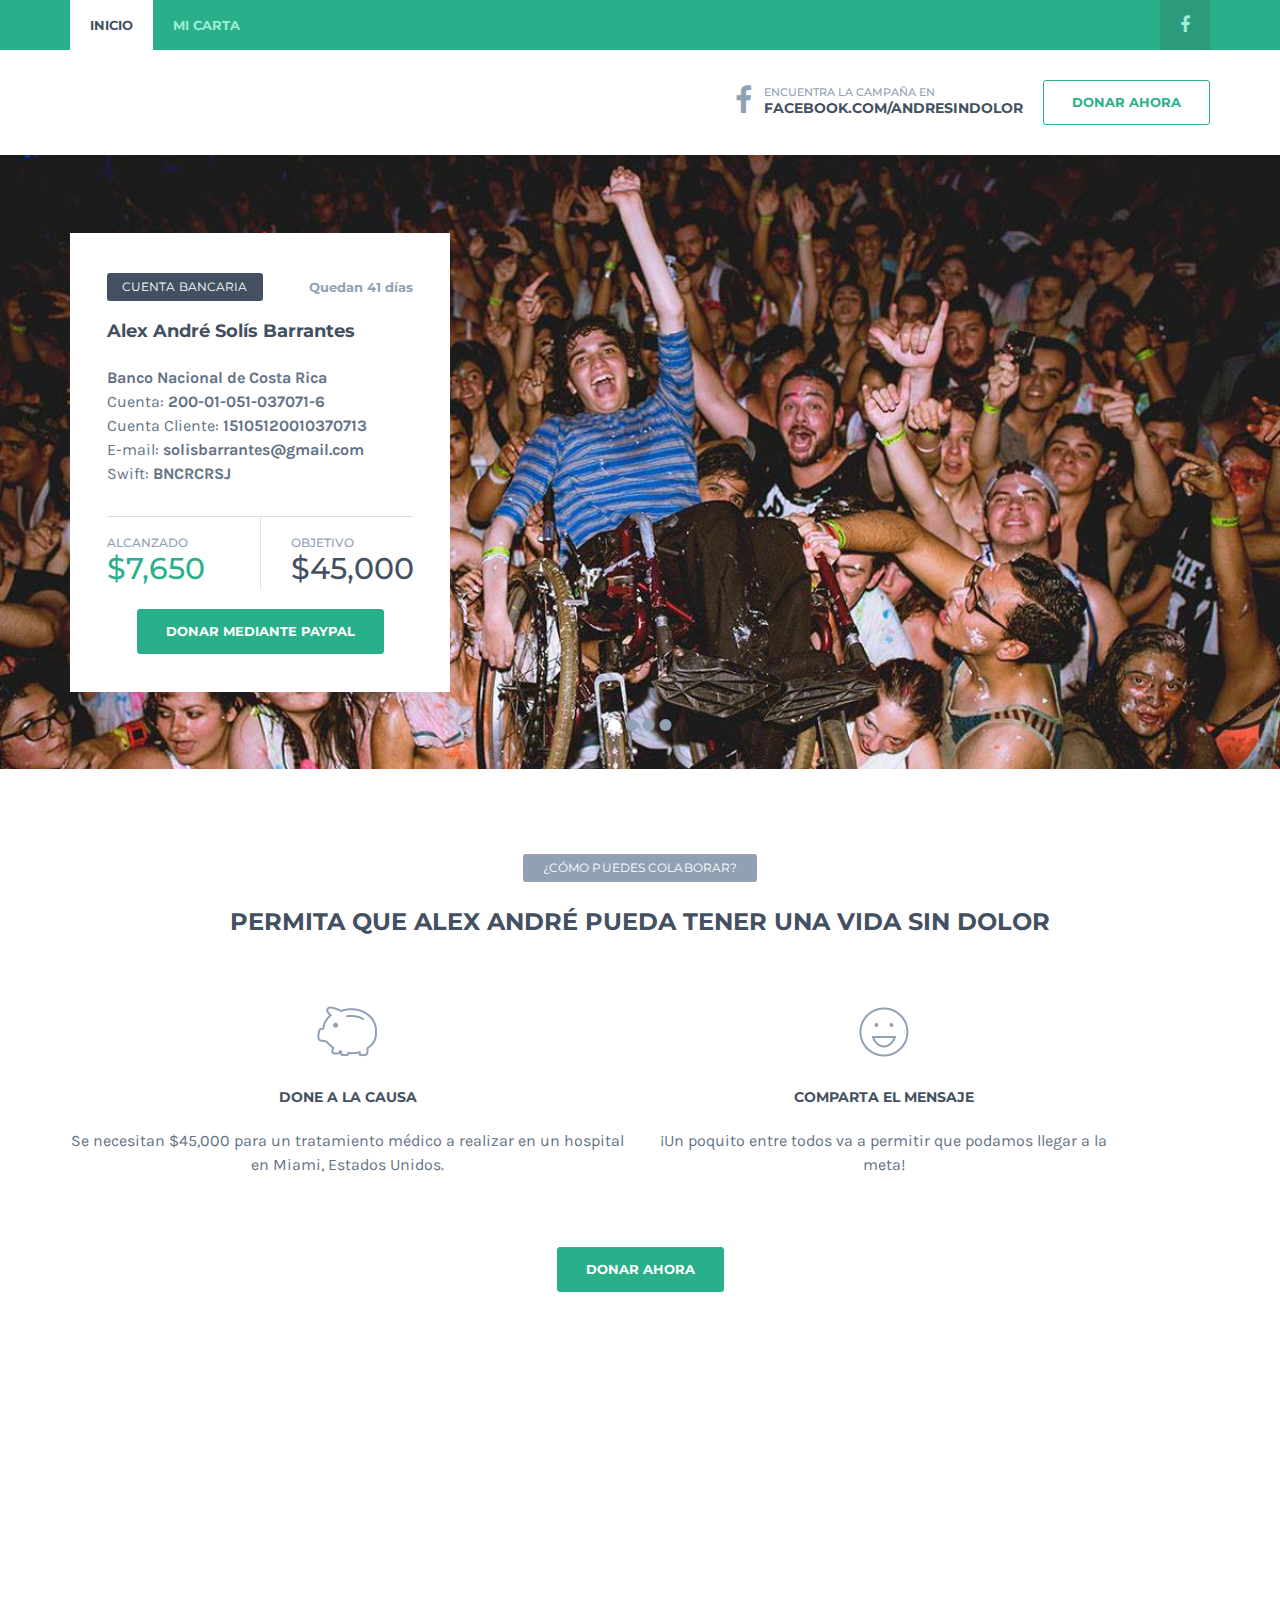
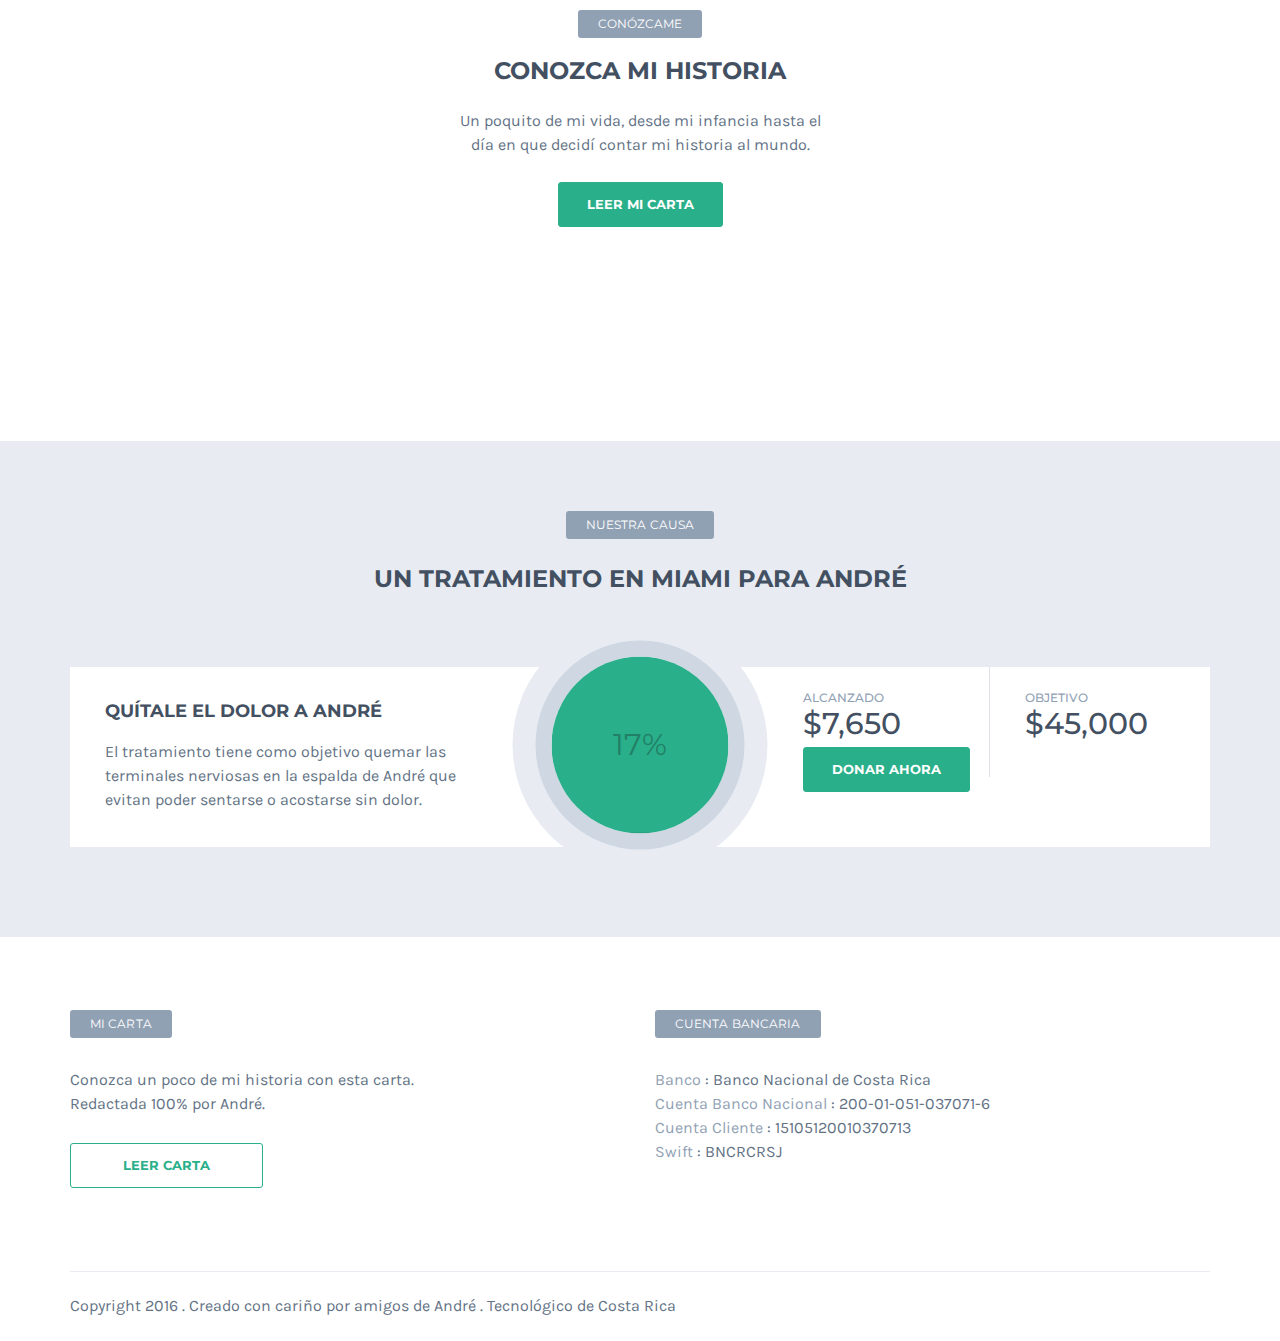
==== index.html @ 1734acfe "Version 1.0 con paypal" ====
<!DOCTYPE html>
<html lang="en">
<head>
    <!-- Required meta tags always come first -->
    <meta charset="utf-8">
    <meta http-equiv="X-UA-Compatible" content="IE=edge">
    <meta name="viewport" content="width=device-width, initial-scale=1">
    
    <meta property="og:url"           content="http://andresindolor.org" />
	<meta property="og:type"          content="website" />
	<meta property="og:title"         content="André Sin Dolor · Mi Campaña" />
	<meta property="og:description"   content="Ayúdame a vivir sin dolor" />
	<meta property="og:image"         content="http://andresindolor.org/images/andre1.png" />

    <title>André Sin Dolor · Únete a la campaña</title>
    
    <!--Fonts-->
    <link href='https://fonts.googleapis.com/css?family=Karla:400,400italic,700italic,700' rel='stylesheet' type='text/css'>
    <link href='https://fonts.googleapis.com/css?family=Montserrat:400,700' rel='stylesheet' type='text/css'>
    <link href='https://fonts.googleapis.com/css?family=Lora:400,400italic,700,700italic' rel='stylesheet' type='text/css'>
    
    <!--Bootstrap-->
    <link rel="stylesheet" href="css/bootstrap.min.css">
    <link rel="stylesheet" href="css/bootstrap-theme.min.css">
    <!--Font Awesome-->
    <link rel="stylesheet" href="css/font-awesome.min.css">
    <!--Owl Carousel-->
    <link rel="stylesheet" href="vendors/owl.carousel/owl.carousel.css">
    <!--Magnific Popup-->
    <link rel="stylesheet" href="vendors/magnific-popup/magnific-popup.css">
    <!--Bootstrap Select-->
    <link rel="stylesheet" href="vendors/bootstrap-select/css/bootstrap-select.min.css">
    
    <!--Theme Styles-->
    <link rel="stylesheet" href="css/style.css">
    <link rel="stylesheet" href="css/theme.css">
    
    
    <!--[if lt IE 9]>
        
        <script src="js/html5shiv.min.js"></script>
        <script src="js/respond.min.js"></script>
    <![endif]-->
</head>
<body>
   
    <nav class="navbar navbar-default navbar-static-top navbar2">
        <div class="container">
            <div class="navbar-header">
                <button type="button" class="navbar-toggle collapsed" data-toggle="collapse" data-target="#mainNav" aria-expanded="false">
                    <span class="sr-only">Abrir navegación</span>
                    <span class="icon-bar"></span>
                    <span class="icon-bar"></span>
                    <span class="icon-bar"></span>
                </button>
            </div>            
            <div class="collapse navbar-collapse" id="mainNav">                
                <ul class="nav navbar-nav">
                    <li class="active"><a href="#">Inicio</a></li>
                    <!--<li><a href="donar.html">Donar</a></li>-->
                    <li><a href="micarta.html">Mi Carta</a></li>
                    <!--<li><a href="contacto.html">Contacto</a></li>-->
                </ul>
                <ul class="nav social_navbar navbar-right">
                    <li><a href="https://www.facebook.com/andresindolor" target="_blank"><i class="fa fa-facebook"></i></a></li>
                </ul>
            </div>
        </div>
    </nav>
    
    <header class="row header1">
        <div class="container">
            <div class="logo pull-left">
                <a href="inicio.html"><img src="images/asd.png" alt=""></a>
            </div>
            <a href="#donate_box" class="btn-primary btn-outline hidden-sm hidden-xs pull-right">Donar Ahora</a>
            
            <div class="pull-right emergency-contact">
                <div class="pull-left">
                    <span><i class="fa fa-facebook"></i></span>
                    <div class="infos_col">
                        <h6>Encuentra la campaña en</h6>
                        <a href="https://facebook.com/andresindolor" target="_blank"><h5>facebook.com/andresindolor</h5></a>
                    </div>
                </div>
            </div>
        </div>        
    </header>
    
    
    <!--Featured Slider-->
    <section class="row featured_events">
        <div class="item">
            <img src="images/slider-andre2.jpg" alt="">
            <div class="row caption m0">
               	<div class="caption_row">
					<div class="container">
						<div class="event_box featured_event_box row m0">
							<div class="event_meta row m0">                            
								<div class="label label-default pull-left">cuenta bancaria</div>
								<div class="pull-right days_left">Quedan 41 días</div>
							</div>
							<h4 class="event_link"><a href="#">Alex André Solís Barrantes</a><br></h4>
                            <p><b>Banco Nacional de Costa Rica</b> 
                            <br> Cuenta: <b>200-01-051-037071-6</b> 
                            <br> Cuenta Cliente: <b>15105120010370713</b>
                            <br> E-mail: <b>solisbarrantes@gmail.com</b>
                            <br> Swift: <b>BNCRCRSJ</b>
                            </p>
							<div class="row fund_raises m0">
								<div class="pull-left raised amount_box">
									<h6>alcanzado</h6>
									<h2>$7,650</h2>
								</div>
								<div class="pull-left goal amount_box">
									<h6>objetivo</h6>
									<h2>$45,000</h2>
								</div>
							</div>
							<div class="row m0 text-center">
								<a href="#donate_box" class="btn-primary">donar mediante paypal</a>
							</div>
						</div>
					</div>
				</div>
            </div>
        </div>
        <div class="item">
            <img src="images/slider-andre3.jpg" alt="">
            <div class="row caption m0">
               	<div class="caption_row">
					<div class="container">
						<div class="event_box featured_event_box row m0">
							<div class="event_meta row m0">                            
								<div class="label label-default pull-left">cuenta bancaria</div>
								<div class="pull-right days_left">Quedan 41 días</div>
							</div>
							<h4 class="event_link"><a href="#">Alex André Solís Barrantes</a><br></h4>
                            <p><b>Banco Nacional de Costa Rica</b> 
                            <br> Cuenta: <b>200-01-051-037071-6</b> 
                            <br> Cuenta Cliente: <b>15105120010370713</b>
                            <br> E-mail: <b>solisbarrantes@gmail.com</b>
                            <br> Swift: <b>BNCRCRSJ</b>
                            </p>
							<div class="row fund_raises m0">
								<div class="pull-left raised amount_box">
									<h6>alcanzado</h6>
									<h2>$7,650</h2>
								</div>
								<div class="pull-left goal amount_box">
									<h6>objetivo</h6>
									<h2>$45,000</h2>
								</div>
							</div>
							<div class="row m0 text-center">
								<a href="#donate_box" class="btn-primary">donar mediante paypal</a>
							</div>
						</div>
					</div>
				</div>
            </div>
        </div>
        <div class="item">
            <img src="images/slider-andre4.jpg" alt="">
            <div class="row caption m0">
               	<div class="caption_row">
					<div class="container">
						<div class="event_box featured_event_box row m0">
							<div class="event_meta row m0">                            
								<div class="label label-default pull-left">cuenta bancaria</div>
								<div class="pull-right days_left">Quedan 41 días</div>
							</div>
							<h4 class="event_link"><a href="#">Alex André Solís Barrantes</a><br></h4>
                            <p><b>Banco Nacional de Costa Rica</b> 
                            <br> Cuenta: <b>200-01-051-037071-6</b> 
                            <br> Cuenta Cliente: <b>15105120010370713</b>
                            <br> E-mail: <b>solisbarrantes@gmail.com</b>
                            <br> Swift: <b>BNCRCRSJ</b>
                            </p>
							<div class="row fund_raises m0">
								<div class="pull-left raised amount_box">
									<h6>alcanzado</h6>
									<h2>$7,650</h2>
								</div>
								<div class="pull-left goal amount_box">
									<h6>objetivo</h6>
									<h2>$45,000</h2>
								</div>
							</div>
							<div class="row m0 text-center">
								<a href="#donate_box" class="btn-primary">donar mediante paypal</a>
							</div>
						</div>
					</div>
				</div>
            </div>
        </div>
        
        <div class="item">
            <img src="images/slider-andre1.jpg" alt="">
            <div class="row caption m0">
               	<div class="caption_row">
					<div class="container">
						<div class="event_box featured_event_box row m0">
							<div class="event_meta row m0">                            
								<div class="label label-default pull-left">cuenta bancaria</div>
								<div class="pull-right days_left">Quedan 41 días</div>
							</div>
							<h4 class="event_link"><a href="#">Alex André Solís Barrantes</a><br></h4>
                            <p><b>Banco Nacional de Costa Rica</b> 
                            <br> Cuenta: <b>200-01-051-037071-6</b> 
                            <br> Cuenta Cliente: <b>15105120010370713</b>
                            <br> E-mail: <b>solisbarrantes@gmail.com</b>
                            <br> Swift: <b>BNCRCRSJ</b>
                            </p>
							<div class="row fund_raises m0">
								<div class="pull-left raised amount_box">
									<h6>alcanzado</h6>
									<h2>$7,650</h2>
								</div>
								<div class="pull-left goal amount_box">
									<h6>objetivo</h6>
									<h2>$45,000</h2>
								</div>
							</div>
							<div class="row m0 text-center">
								<a href="#donate_box" class="btn-primary">donar mediante paypal</a>
							</div>
						</div>
					</div>
				</div>
            </div>
        </div>
    </section>
    
    <section class="how_help row sectionGap">
        <div class="container">
            <div class="row sectionTitle text-center">
                <h6 class="label label-default">¿Cómo puedes colaborar?</h6>
                <h3>Permita que Alex André pueda tener una vida sin dolor</h3>
            </div>
            <div class="row help-process_row">
                <div class="col-sm-6 help-process">
                    <div class="icon_box row m0">
                        <img src="images/help01.png" alt="">
                    </div>
                    <h5>Done a la causa</h5>
                    <p>Se necesitan $45,000 para un tratamiento médico a realizar en un hospital en Miami, Estados Unidos.</p>
                </div>
                <div class="col-sm-5 help-process">
                    <div class="icon_box row m0">
                        <img src="images/help02.png" alt="">
                    </div>
                    <h5>Comparta el Mensaje</h5>
                    <p>¡Un poquito entre todos va a permitir que podamos llegar a la meta!</p>
                </div>
            </div>
            <div class="row m0 buttons">
                <a href="#donate_box" class="btn-primary">donar ahora</a>
            </div>
        </div>
    </section>
    
    <section class="row beVolunteer text-center">
        <div class="container beVolunteerBox">
            <div class="row sectionTitle text-center">
                <h6 class="label label-default">Conózcame</h6>
                <h3>Conozca mi historia</h3>
            </div>
            <p>Un poquito de mi vida, desde mi infancia hasta el día en que decidí contar mi historia al mundo.</p>
            <a href="micarta.html" class="btn-primary">leer mi carta</a>
        </div>
    </section>    
    
    <section class="donation_donors row">
        <div class="container">
            <div class="row sectionTitle text-center">
                <h6 class="label label-default">nuestra causa</h6>
                <h3>Un tratamiento en miami para André</h3>
            </div>
            
            <div class="row m0 progressBarRow2">
                <div class="pull-left texts2desc">
                    <h4>quítale el dolor a André</h4>
                    <p>El tratamiento tiene como objetivo quemar las terminales nerviosas en la espalda de André que evitan poder sentarse o acostarse sin dolor.</p>
                </div>
                <div class="pull-left progress_col">
                    <div class="circle4progress">
                        <div class="progress_circular">
                            <div class="progress-bar" role="progressbar" aria-valuenow="17" aria-valuemin="0" aria-valuemax="100"></div>
                            <div class="percentage"><span class="counter">17</span>%</div>
                        </div>
                    </div>
                </div>                
                <div class="fund_raises style3 pull-right">
                    <div class="col-sm-6 amount_box">
                        <h6>ALCANZADO</h6>
                        <h2>$7,650</h2>
                        <a href="#donate_box" class="btn-primary">donar ahora</a>
                    </div>
                    <div class="col-sm-6 amount_box">
                        <h6>Objetivo</h6>
                        <h2>$45,000</h2>
                    </div>
                </div>
            </div>
        </div>
    </section>

    
    <!--
    
    <section class="row upcoming_recent_events">
        <div class="container">
            <div class="row sectionTitle text-center">
                <h6 class="label label-default">Eventos y Noticias</h6>
                <h3>EVENTOS &amp; NOTICIAS DE LA CAMPAÑA</h3>
            </div>
            <div class="row">
                <div class="col-sm-12 col-md-6 upcoming_events">
                    <div class="row event_cover_photo">
                        <img src="images/upcoming01.jpg" alt="" class="img-responsive">
                        <div class="upcoming_label label">upcoming event</div>
                        <h6 class="event_time_loc">
                            <span class="by">JOHN DOE</span>
                            <span class="date_time">TUESDAY, JUNE 6, 2015 AT 1:30 PM</span>
                            <span class="loc">NEW YORK, NY</span>
                        </h6>
                    </div>
                    <h4 class="event_title"><a href="single-event.html">EVENT FOR HOW TO BECOME GOOD VOLUNTEER</a></h4>
                    <p class="event_summery">Lorem ipsum dolor sit amet, consectetur adipiscing elit. Nam malesuada dapibus diam, ut fringilla purus efficitur eget. Morbi sagittis mi ac eros semper pharetra. Praesent sed purus purus.</p>
                </div>
                <div class="col-sm-6 col-md-3 upcoming_events">
                    <div class="row event_cover_photo">
                        <img src="images/upcoming02.jpg" alt="" class="img-responsive">
                        <h6 class="event_time_loc">
                            <span class="date_time">JUNE 6, 2015 AT NEW YORK</span>
                        </h6>
                    </div>
                    <h5 class="event_title"><a href="single-event.html">SEMINAR FOR Childrens to know about FUTURE</a></h5>
                </div>
                <div class="col-sm-6 col-md-3 upcoming_events">
                    <div class="row event_cover_photo">
                        <img src="images/upcoming03.jpg" alt="" class="img-responsive">
                        <h6 class="event_time_loc">
                            <span class="date_time">JUNE 6, 2015 AT NEW YORK</span>
                        </h6>
                    </div>
                    <h5 class="event_title"><a href="single-event.html">EVENT FOR GATHERING BOOKS FOR CHILDRENS</a></h5>
                </div>
                <div class="col-sm-6 col-md-3 upcoming_events">
                    <div class="row event_cover_photo">
                        <img src="images/upcoming04.jpg" alt="" class="img-responsive">
                        <h6 class="event_time_loc">
                            <span class="date_time">JUNE 6, 2015 AT NEW YORK</span>
                        </h6>
                    </div>
                    <h5 class="event_title"><a href="single-event.html">EVENT FOR PROVIDING PENS TO THE CHILDRENS</a></h5>
                </div>
                <div class="col-sm-6 col-md-3 upcoming_events">
                    <div class="row event_cover_photo">
                        <img src="images/upcoming05.jpg" alt="" class="img-responsive">
                        <h6 class="event_time_loc">
                            <span class="date_time">JUNE 6, 2015 AT NEW YORK</span>
                        </h6>
                    </div>
                    <h5 class="event_title"><a href="single-event.html">MEDICAL CHECKUP CAMP FOR CHILDRENS IN AFRICA</a></h5>
                </div>
            </div>
        </div>
    </section>
    
    <section class="row quotes_row">
        <div class="container">
            <div class="row sectionTitle text-center">
                <h6 class="label label-default">Apoyo</h6>
                <h3>MENSAJES DE APOYO</h3>
            </div>
            <div class="row">
                <div class="col-sm-4 quotation_block text-center">
                    <div class="quote_block row">
                        <span class="quote_sign">“</span>
                        <p>Lorem ipsum dolor sit amet, consectet adipiscing elit. Nam malesuada dapi bus diam, ut fringilla purus efficitur eget. Morbi sagittis mi ac eros semper pharetra. Praesent sed.</p>
                    </div>
                    <h5>Andy Dufresne</h5>
                    <h6>Compañero Tecnológico de Costa Rica</h6>
                </div>
                <div class="col-sm-4 quotation_block text-center">
                    <div class="quote_block row">
                        <span class="quote_sign">“</span>
                        <p>Lorem ipsum dolor sit amet, consectet adipiscing elit. Nam malesuada dapi bus diam, ut fringilla purus efficitur eget. Morbi sagittis mi ac eros semper pharetra. Praesent sed.</p>
                    </div>
                    <h5>John Doe</h5>
                    <h6>Fundación OD</h6>
                </div>
                <div class="col-sm-4 quotation_block text-center">
                    <div class="quote_block row">
                        <span class="quote_sign">“</span>
                        <p>Lorem ipsum dolor sit amet, consectet adipiscing elit. Nam malesuada dapi bus diam, ut fringilla purus efficitur eget. Morbi sagittis mi ac eros semper pharetra. Praesent sed.</p>
                    </div>
                    <h5>James Flintoff</h5>
                    <h6>Profesor Tecnológico de Costa Rica</h6>
                </div>
            </div>
            
        
            <div id="countdown">asd</div>
        </div>
    </section>

-->
    
    <footer class="row footer">
        <div class="container">
            <div class="row footer_sidebar">
                <div class="widget widget-about col-sm-6 col-md-6">
                    <h6 class="label label-default widget-title">mi carta</h6>
                    <p>Conozca un poco de mi historia con esta carta. <br>Redactada 100% por André.</p>
                    <a href="micarta.html" class="btn-primary btn-outline">leer carta</a>
                </div>
				
                <div class="widget widget-contact col-sm-6 col-md-6">
                    <h6 class="label label-default widget-title">cuenta bancaria</h6>
                    <address>
                        <span>Banco</span> : Banco Nacional de Costa Rica <br>
                        <span>Cuenta Banco Nacional</span> : 200-01-051-037071-6 <br>
                        <span>Cuenta Cliente</span> : 15105120010370713 <br>
                        <span>Swift</span> : BNCRCRSJ <br>
                    </address>
                </div>
            </div>
        </div>
        
        <div class="row copyright_area m0">
            <div class="container">
                <div class="copy_inner row">
                    <div class="col-sm-7 copyright_text">Copyright 2016 . Creado con cariño por amigos de André . Tecnológico de Costa Rica </div>
                </div>
            </div>
        </div>
    </footer>
    
    
    <!--Donate Form-->
    <form action="https://www.paypal.com/cgi-bin/webscr" method="post" target="_top" class="row m0 donate_form mfp-hide" id="donate_box">
        <input type="hidden" name="cmd" value="_donations">
        <input type="hidden" name="business" value="andresindolor@gmail.com">
        <input type="hidden" name="item_name" value="Donacion  #AndreSinDolor  ">
        <input type="hidden" name="currency_code" value="USD">
        <input type="hidden" name="tax" value="0">
        
        <h3>INGRESE SU DONACIÓN</h3>
        
        <input type="radio" name="amount" id="donate-amount01" value="5">
        <label for="donate-amount01">
            <strong>DONAR <span>$5</span></strong><br>
        </label>
        <br>
        <input type="radio" name="amount" id="donate-amount02" value="10">
        <label for="donate-amount02">
            <strong>DONAR <span>$10</span></strong><br>
        </label>
        <br>
        <input type="radio" name="amount" id="donate-amount03" value="20">
        <label for="donate-amount03">
            <strong>DONAR <span>$20</span></strong><br>
        </label>
        <br>
        <input type="radio" name="amount" id="donate-amount04" value="50">
        <label for="donate-amount04">
            <strong>DONAR <span>$50</span></strong><br>
        </label>
        <br>
        <h5>INGRESAR UN MONTO PERSONALIZADO</h5>
        
        <div class="input-group">
            <span class="input-group-addon left">$</span>
            <input type="number" class="form-control" for="amount" name="amount">
            <span class="input-group-addon right">
                <button name="submit" type="submit" class="btn-primary">donar ahora</button>
            </span>
        </div>

    </form>

    <script src="js/jquery-2.1.4.min.js"></script>
    <script src="js/bootstrap.min.js"></script>
    <!--Bootstrap Select-->
    <script src="vendors/bootstrap-select/js/bootstrap-select.min.js"></script>
    <!--Magnific Popup-->
    <script src="vendors/magnific-popup/jquery.magnific-popup.min.js"></script>
    <!--Owl Carousel-->
    <script src="vendors/owl.carousel/owl.carousel.min.js"></script>
    <!--CounterUp-->
    <script src="vendors/couterup/jquery.counterup.min.js"></script>
    <!--WayPoints-->
    <script src="vendors/waypoint/waypoints.min.js"></script>
    <!--Theme Script-->    
    <script src="js/theme.js"></script>
</body>
</html>
---- css/style.css ----
/*
- Template: Helping Hands
- Develop By: Nasir Uddin
- Developer URI: http://themeforest.net/user/frontlayer
- Version: 1.0

- Table of contents

	01. Variables (Scss)
	02. Prefix
	03. Header
	04. Featured Events
	05. Donate Form
	06. Help Process
	07. Upcoming Recent Events
	08. Recent Products
	09. Quotes 
	10. Be Volunteer
	11. Latest News
	12. Sponsor Banner
	13. Newsletter Signup
	14. Footer
	15. Navbar (Variations)
	16. Featured News
	17. Home Pages (Variations)
	18. Our Causes
	19. Page Header
	20. 404
	21. Contact
	22. Team
	23. Good Cause
	24. Upcoming Event
	25. Featured Causes
	26. Event News
	27. Featured Projects
	28. Donors
	29. FAQ
	30. About
	31. Shortcode
	32. Gallery
	33. Project Details
	34. Blog
	35. Sidebar
	36. Volunteer
	37. Cause
	38. Checkout
	39. Product
	40. Demo Settings (Only goes with demo)

- Template styled by SCSS (SASS). It is highly recomended to change on skyle via SCSS to get better output.

*/
/*--------------------------------------------------------------------------------------------*/
/*Prefix Styles*/
.m0 {
  margin: 0;
}

.p0 {
  padding: 0;
}

body {
  /*Section Fix*/
}
body p {
  line-height: 24px;
  font-family: "Karla", sans-serif;
}
body section.row, body header.row, body footer.row {
  margin: 0;
  position: relative;
}

/*Ancore*/
a, .btn, button {
  outline: none;
  -webkit-transition: all 300ms linear 0s;
  transition: all 300ms linear 0s;
}
a:before, a:after, .btn:before, .btn:after, button:before, button:after {
  -webkit-transition: all 300ms linear 0s;
  transition: all 300ms linear 0s;
}
a:focus, a:hover, .btn:focus, .btn:hover, button:focus, button:hover {
  outline: none;
  text-decoration: none;
  -webkit-transition: all 300ms linear 0s;
  transition: all 300ms linear 0s;
}

/*Section Gap*/
.sectionGap {
  padding: 85px 0 110px;
}

/*Button*/
.btn-primary {
  padding: 0 28px;
  border: 1px solid;
  border-radius: 3px;
  font: 700 13px/43px "Montserrat", sans-serif;
  text-transform: uppercase;
  -webkit-box-shadow: none;
  box-shadow: none;
  display: inline-block;
  white-space: nowrap;
  text-shadow: none;
  text-align: center;
  -webkit-transition: all 300ms linear 0s;
  transition: all 300ms linear 0s;
}
.btn-primary.btn-outline {
  background: none;
}
.btn-primary.white.btn-outline {
  background: transparent;
}
.btn-primary.dark.btn-outline {
  background: transparent;
}
.btn-primary.btn-sm {
  padding: 0 17px;
  height: 26px;
  line-height: 24px;
  font-size: 11px;
}
.btn-primary.btn-md {
  padding: 0 19px;
  height: 34px;
  line-height: 34px;
  font-size: 13px;
}
.btn-primary.hmfw {
  min-width: 192px;
}

/*Label*/
.label, .label.widget-title {
  font: 12px/28px "Montserrat", sans-serif;
  color: #fff;
  display: inline-block;
  padding: 0 20px;
  text-transform: uppercase;
  border-radius: 3px;
  letter-spacing: 0.1px;
  margin: 0 auto;
}

/*Fund Rises*/
.fund_raises .amount_box {
  padding-top: 15px;
  padding-bottom: 5px;
  padding-right: 30px;
  text-transform: uppercase;
}
.fund_raises .amount_box + .amount_box {
  padding-left: 30px;
  padding-right: 0;
  border-left: 1px solid;
}
.fund_raises h6 {
  font-family: "Montserrat", sans-serif;
  margin: 0;
  line-height: 1;
  margin-bottom: 5px;
}
.fund_raises h2, .fund_raises h3 {
  font-family: "Montserrat", sans-serif;
  margin: 0;
  line-height: 1;
}
.fund_raises.style2 .amount_box {
  padding: 15px 0 0;
}
.fund_raises.style2 .amount_box + .amount_box {
  padding: 15px 0 0;
  border: none;
}
.fund_raises.style3 .amount_box {
  padding-top: 25px;
  padding-bottom: 30px;
  padding-right: 35px;
  padding-left: 35px;
}
@media (max-width: 1199px) {
  .fund_raises.style3 .amount_box {
    padding-left: 15px;
    padding-right: 15px;
  }
}
.fund_raises.style3 .amount_box + .amount_box {
  padding-left: 35px;
  padding-right: 35px;
}
@media (max-width: 1199px) {
  .fund_raises.style3 .amount_box + .amount_box {
    padding-left: 15px;
    padding-right: 15px;
  }
}
@media (max-width: 767px) {
  .fund_raises.style3 .amount_box + .amount_box {
    border: none;
    padding-top: 0;
  }
}
.fund_raises.style3 h2 {
  margin-bottom: 8px;
}
.fund_raises.style3 h2 + h6 {
  margin-top: 12px;
}

/*Fund ProgressBar*/
.progress {
  height: 5px;
  border-radius: 0;
  -webkit-box-shadow: none;
  box-shadow: none;
  margin: 0;
  overflow: visible;
}
.progress .progress-bar {
  position: relative;
  -webkit-transition-duration: 1000ms;
  transition-duration: 1000ms;
}
.progress .percentage {
  position: absolute;
  right: 0;
  -webkit-transform: translateX(50%);
  -ms-transform: translateX(50%);
  transform: translateX(50%);
  padding: 0 14px;
  border-radius: 3px;
  top: -31px;
  line-height: 24px;
  font-size: 12px;
  font-family: "Montserrat", sans-serif;
}
.progress .percentage:after {
  display: block;
  content: '';
  width: 0;
  height: 0;
  border-top: 4px solid;
  border-left: 4px solid transparent;
  border-right: 4px solid transparent;
  position: absolute;
  left: 50%;
  -webkit-transform: translateX(-50%);
  -ms-transform: translateX(-50%);
  transform: translateX(-50%);
}

/*Section Title */
.sectionTitle {
  max-width: 825px;
  margin: 0 auto;
  text-transform: uppercase;
}
.sectionTitle h3 {
  margin-top: 22px;
  line-height: 36px;
  font-family: "Montserrat", sans-serif;
  font-weight: bold;
  margin-bottom: 0;
}
@media (max-width: 767px) {
  .sectionTitle h3 {
    font-size: 20px;
    line-height: 26px;
  }
}

.page-content {
  padding: 73px 0;
}

/*--------------------------------------------------------------------------------------------*/
.navbar {
  padding: 23px 0;
  border: none;
  -webkit-box-shadow: none;
  box-shadow: none;
  margin: 0;
  -webkit-transition: all 300ms linear 0s;
  transition: all 300ms linear 0s;
}
.navbar .container .navbar-header .navbar-toggle {
  border-radius: 0;
  margin-top: 5px;
  margin-bottom: 5px;
}
.navbar .container .navbar-header .navbar-toggle[aria-expanded="false"] {
  background: #435061;
  border-color: #435061;
}
.navbar .container .navbar-header .navbar-toggle[aria-expanded="false"] span {
  background: #29af8a;
}
.navbar .container .navbar-header .navbar-toggle[aria-expanded="true"] {
  margin-bottom: 20px;
  background: #29af8a;
  border-color: #29af8a;
}
.navbar .container .navbar-header .navbar-toggle[aria-expanded="true"] span {
  background: #435061;
}
.navbar .container .navbar-header .navbar-brand {
  margin-left: 0;
}
@media (max-width: 767px) {
  .navbar .container .navbar-header .navbar-brand {
    margin-left: 15px;
  }
}
.navbar .container .navbar-header .navbar-brand img {
  max-height: 37px;
}
.navbar.affix {
  position: fixed;
  top: 0;
  width: 100%;
  padding: 10px 0;
}
.navbar.affix + header, .navbar.affix + section {
  margin-top: 91px;
}
.navbar.affix-bottom {
  position: absolute;
  width: 100%;
}

.navbar-brand {
  line-height: 45px;
  padding: 0;
  display: block;
  height: auto;
}
.navbar-brand img {
  display: inline;
}

@media (max-width: 767px) {
  #mainNav {
    max-height: 250px;
  }
}
#mainNav .navbar-nav {
  margin-right: 10px;
}
@media (max-width: 991px) {
  #mainNav .navbar-nav {
    margin-right: -15px;
  }
}
@media (max-width: 767px) {
  #mainNav .navbar-nav {
    margin-top: 0;
    margin-bottom: 0;
  }
}
#mainNav .navbar-nav li a {
  padding: 0 20px;
  font: bold 13px/45px "Montserrat", sans-serif;
  text-transform: uppercase;
  text-shadow: none;
}
@media (max-width: 1199px) {
  #mainNav .navbar-nav li a {
    padding: 0 15px;
  }
}
@media (max-width: 767px) {
  #mainNav .navbar-nav li a {
    line-height: 35px;
  }
}
#mainNav .navbar-nav li a:focus {
  background: none;
  -webkit-box-shadow: none;
  box-shadow: none;
}
#mainNav .navbar-nav li a + ul {
  border: none;
  padding: 15px;
  border-radius: 0;
  min-width: 254px;
  left: 0;
  -webkit-box-shadow: 0px 2px 5px 0px rgba(125, 140, 159, 0.46);
  box-shadow: 0px 2px 5px 0px rgba(125, 140, 159, 0.46);
}
@media (min-width: 1025px) {
  #mainNav .navbar-nav li a + ul {
    display: block;
    -webkit-transform: scale(1, 0);
    -ms-transform: scale(1, 0);
    transform: scale(1, 0);
    -webkit-transform-origin: top;
    -ms-transform-origin: top;
    transform-origin: top;
    -webkit-transition: all 300ms linear 0s;
    transition: all 300ms linear 0s;
    -webkit-transition-duration: 200ms;
    transition-duration: 200ms;
  }
}
#mainNav .navbar-nav li a + ul li {
  padding: 0;
  position: relative;
}
#mainNav .navbar-nav li a + ul li a {
  font: 700 13px/48px "Montserrat", sans-serif;
}
#mainNav .navbar-nav li a + ul li a:hover, #mainNav .navbar-nav li a + ul li a:focus {
  background: none;
  -webkit-box-shadow: none;
  box-shadow: none;
}
@media (min-width: 1025px) {
  #mainNav .navbar-nav li a + ul li a + ul {
    -webkit-transform: scale(0, 1);
    -ms-transform: scale(0, 1);
    transform: scale(0, 1);
    -webkit-transform-origin: left;
    -ms-transform-origin: left;
    transform-origin: left;
    position: absolute;
    left: 100%;
    top: 0;
  }
}
#mainNav .navbar-nav li:hover > a, #mainNav .navbar-nav li:focus > a, #mainNav .navbar-nav li.open > a {
  background: none;
  -webkit-box-shadow: none;
  box-shadow: none;
}
@media (min-width: 1025px) {
  #mainNav .navbar-nav li:hover > a + ul, #mainNav .navbar-nav li:focus > a + ul, #mainNav .navbar-nav li.open > a + ul {
    -webkit-transform: scale(1, 1);
    -ms-transform: scale(1, 1);
    transform: scale(1, 1);
  }
}
@media (min-width: 1025px) {
  #mainNav .navbar-nav li:hover > a + ul li a + ul, #mainNav .navbar-nav li:focus > a + ul li a + ul, #mainNav .navbar-nav li.open > a + ul li a + ul {
    -webkit-transform: scale(0, 1);
    -ms-transform: scale(0, 1);
    transform: scale(0, 1);
  }
}
@media (min-width: 1025px) {
  #mainNav .navbar-nav li:hover > a + ul li:hover a + ul, #mainNav .navbar-nav li:hover > a + ul li.active a + ul, #mainNav .navbar-nav li:hover > a + ul li.open a + ul, #mainNav .navbar-nav li:focus > a + ul li:hover a + ul, #mainNav .navbar-nav li:focus > a + ul li.active a + ul, #mainNav .navbar-nav li:focus > a + ul li.open a + ul, #mainNav .navbar-nav li.open > a + ul li:hover a + ul, #mainNav .navbar-nav li.open > a + ul li.active a + ul, #mainNav .navbar-nav li.open > a + ul li.open a + ul {
    -webkit-transform: scale(1, 1);
    -ms-transform: scale(1, 1);
    transform: scale(1, 1);
  }
}
#mainNav .navbar-nav li.active a {
  background: none;
  -webkit-box-shadow: none;
  box-shadow: none;
}

.header1 {
  padding: 30px 0;
}

.logo a {
  display: block;
  float: left;
  line-height: 45px;
}
.logo a img {
  max-height: 55px;
}

.language_picker {
  margin-left: 25px;
  padding: 6px 0;
}
.language_picker .bootstrap-select:not([class*=col-]):not([class*=form-control]):not(.input-group-btn) {
  width: auto;
}
.language_picker .btn-group {
  text-transform: uppercase;
}
.language_picker .btn-group .btn {
  background: none;
  -webkit-box-shadow: none;
  box-shadow: none;
  text-transform: uppercase;
  font: 700 13px/30px "Montserrat", sans-serif;
  padding: 0 12px;
  outline: none;
  border-radius: 2px;
}
.language_picker .btn-group .btn:focus {
  outline: none;
}
.language_picker .btn-group .btn .filter-option {
  width: auto;
}
.language_picker .btn-group .btn .bs-caret {
  margin-left: 12px;
}
.language_picker .btn-group .btn .caret {
  position: relative;
  margin-left: 0;
  right: 0;
  border-width: 3px 3px 0 3px;
}
.language_picker .dropdown-menu {
  z-index: 1100;
}

.emergency-contact .pull-left {
  padding-right: 20px;
  text-transform: uppercase;
}
.emergency-contact .pull-left + .pull-left {
  border-left: 1px solid;
  padding-right: 25px;
  padding-left: 20px;
}
.emergency-contact .pull-left + .pull-left h5 {
  font-size: 18px;
}
.emergency-contact .pull-left span {
  display: table-cell;
  font-size: 30px;
  padding-right: 12px;
}
.emergency-contact .pull-left span.rotate i {
  -webkit-transform: rotate(24deg);
  -ms-transform: rotate(24deg);
  transform: rotate(24deg);
}
.emergency-contact .pull-left .infos_col {
  display: table-cell;
  vertical-align: middle;
}
.emergency-contact .pull-left h6 {
  font-family: "Montserrat", sans-serif;
  font-size: 11px;
  margin: 0;
  line-height: 1.25;
}
.emergency-contact .pull-left h5 {
  font-family: "Montserrat", sans-serif;
  font-weight: 700;
  margin: 0;
  line-height: 1.25;
}
.emergency-contact .pull-left h4 {
  font-family: "Montserrat", sans-serif;
  font-weight: 700;
  margin: 0;
  line-height: 1.25;
}

/*TopBar*/
.topbar {
  text-transform: uppercase;
  font: 12px/50px "Montserrat", sans-serif;
}
@media (max-width: 479px) {
  .topbar .welcome-notice {
    width: 100%;
  }
}
@media (max-width: 767px) {
  .topbar .nav {
    margin: 0;
  }
}
@media (max-width: 479px) {
  .topbar .nav {
    width: 100%;
  }
}
@media (max-width: 767px) {
  .topbar .nav li {
    float: left;
  }
}
.topbar .nav li a {
  padding: 0 15px;
  line-height: 50px;
  font-weight: 700;
  text-shadow: none;
}
@media (max-width: 767px) {
  .topbar .nav li a {
    width: 53px;
    height: 50px;
  }
}
.topbar .nav li a i {
  margin-right: 12px;
  font-size: 14px;
}
@media (max-width: 767px) {
  .topbar .nav li a i {
    width: 53px;
  }
}
.topbar .nav li a:hover, .topbar .nav li a:focus {
  -webkit-box-shadow: none;
  box-shadow: none;
}
.topbar .nav li.search-form form {
  position: relative;
}
.topbar .nav li.search-form form .form-control {
  line-height: 50px;
  padding: 0 15px;
  background: transparent;
  border: none;
  height: 50px;
  -webkit-box-shadow: none;
  box-shadow: none;
  font-weight: normal;
  font-size: 12px;
  width: 53px;
  -webkit-transition: all 300ms linear 0s;
  transition: all 300ms linear 0s;
}
.topbar .nav li.search-form form .form-control::-moz-placeholder {
  color: transparent;
  opacity: 1;
  transition: all 300ms linear 0s;
}
.topbar .nav li.search-form form .form-control:-ms-input-placeholder {
  color: transparent;
  transition: all 300ms linear 0s;
}
.topbar .nav li.search-form form .form-control::-webkit-input-placeholder {
  color: transparent;
  -webkit-transition: all 300ms linear 0s;
  transition: all 300ms linear 0s;
}
.topbar .nav li.search-form form .form-control:focus {
  -webkit-box-shadow: none;
  box-shadow: none;
  width: 300px;
}
@media (max-width: 479px) {
  .topbar .nav li.search-form form .form-control:focus {
    width: 224px;
  }
}
@media (max-width: 359px) {
  .topbar .nav li.search-form form .form-control:focus {
    width: 184px;
  }
}
.topbar .nav li.search-form form .form-control:focus::-moz-placeholder {
  opacity: 1;
}
.topbar .nav li.search-form form .input-group-addon {
  position: absolute;
  padding: 0;
  -webkit-box-shadow: none;
  box-shadow: none;
  background: transparent;
  border: none;
  border-radius: 0;
  font-size: 16px;
  right: 0;
  display: block;
  width: 53px;
  height: 50px;
  text-align: center;
  line-height: 50px;
}

.navbar-form {
  width: 256px;
  margin: 0;
  padding: 0;
}
.navbar-form .form-group {
  width: 203px;
  display: block;
  float: left;
}
.navbar-form .form-control {
  line-height: 50px;
  padding: 0 15px;
  border: none;
  height: 50px;
  -webkit-box-shadow: none;
  box-shadow: none;
  font-weight: 700;
  font-family: "Montserrat", sans-serif;
  font-size: 13px;
  width: 100%;
  border-radius: 0;
  -webkit-transition: all 300ms linear 0s;
  transition: all 300ms linear 0s;
}
.navbar-form .form-control::-moz-placeholder {
  opacity: 1;
  transition: all 300ms linear 0s;
}
.navbar-form .form-control:-ms-input-placeholder {
  transition: all 300ms linear 0s;
}
.navbar-form .form-control::-webkit-input-placeholder {
  -webkit-transition: all 300ms linear 0s;
  transition: all 300ms linear 0s;
}
.navbar-form .form-control:focus {
  -webkit-box-shadow: none;
  box-shadow: none;
  font-weight: 300;
}
.navbar-form .form-control:focus::-moz-placeholder {
  opacity: 1;
}
.navbar-form button {
  padding: 0;
  -webkit-box-shadow: none;
  box-shadow: none;
  border: none;
  border-radius: 0;
  font-size: 16px;
  width: 53px;
  height: 50px;
  text-align: center;
  line-height: 50px;
  text-shadow: none;
}

/*--------------------------------------------------------------------------------------------*/
.featured_events .caption {
  position: absolute;
  top: 0;
  bottom: 0;
  left: 0;
  right: 0;
  display: -webkit-flex;
  display: -moz-flex;
  display: -ms-flex;
  display: -o-flex;
  display: -webkit-box;
  display: -ms-flexbox;
  display: flex;
}
.featured_events .caption .caption_row {
  -webkit-box-flex: 1;
  -webkit-flex: 1;
  -ms-flex: 1;
  flex: 1;
  -webkit-align-self: center;
  -ms-flex-item-align: center;
  align-self: center;
}
@media (max-width: 991px) {
  .featured_events .caption {
    position: relative;
    top: 0;
    -webkit-transform: none;
    -ms-transform: none;
    transform: none;
  }
}
.featured_events .event_box {
  max-width: 380px;
}
@media (max-width: 991px) {
  .featured_events .event_box {
    max-width: 100%;
  }
}
.featured_events .owl-dots {
  display: table;
  position: absolute;
  left: 50%;
  bottom: 38px;
  -webkit-transform: translateX(-50%);
  -ms-transform: translateX(-50%);
  transform: translateX(-50%);
}
@media (max-width: 991px) {
  .featured_events .owl-dots {
    bottom: 0;
  }
}
.featured_events .owl-dots .owl-dot {
  width: 12px;
  height: 12px;
  border-radius: 100%;
  float: left;
}
.featured_events .owl-dots .owl-dot + .owl-dot {
  margin-left: 5px;
}

.featured_event_box {
  padding: 40px 37px 38px;
}
@media (max-width: 1199px) {
  .featured_event_box {
    padding: 25px;
  }
}
@media (max-width: 991px) {
  .featured_event_box {
    padding: 25px 0;
  }
}
.featured_event_box .label {
  padding: 0 15px;
}
.featured_event_box .days_left {
  font: 700 13px/28px "Montserrat", sans-serif;
}
.featured_event_box .event_meta {
  margin-bottom: 15px;
}
@media (max-width: 1199px) {
  .featured_event_box .event_meta {
    margin-bottom: 10px;
  }
}
.featured_event_box .event_link {
  margin-top: 0;
  margin-bottom: 20px;
}
@media (max-width: 1199px) {
  .featured_event_box .event_link {
    margin-bottom: 15px;
  }
}
.featured_event_box .event_link a {
  line-height: 30px;
  font-weight: 700;
  font-family: "Montserrat", sans-serif;
}
@media (max-width: 1199px) {
  .featured_event_box .event_link a {
    line-height: 24px;
  }
}
.featured_event_box p {
  font: 16px/24px "Karla", sans-serif;
  margin-bottom: 30px;
}
@media (max-width: 1199px) {
  .featured_event_box p {
    margin-bottom: 20px;
  }
}
.featured_event_box .fund_raises {
  border-top: 0.5px solid;
  margin-bottom: 20px;
}
@media (max-width: 1199px) {
  .featured_event_box .fund_raises {
    margin-bottom: 15px;
  }
}
.featured_event_box .fund_raises .amount_box {
  width: 50%;
  padding-top: 20px;
}
@media (max-width: 1199px) {
  .featured_event_box .fund_raises .amount_box {
    padding-top: 15px;
  }
}
@media (max-width: 767px) {
  .featured_event_box .fund_raises h2 {
    font-size: 24px;
  }
}

/*--------------------------------------------------------------------------------------------*/
.donate_form {
  border-radius: 3px;
  padding: 50px;
  max-width: 700px;
  margin: 0 auto;
  position: relative;
}
@media (max-width: 767px) {
  .donate_form {
    padding: 30px;
  }
}
.donate_form button.mfp-close {
  position: absolute;
  border-radius: 100%;
  top: 25px;
  right: 25px;
  width: 20px;
  height: 20px;
  opacity: 1;
  line-height: 20px;
  font-size: 22px;
}
.donate_form h3, .donate_form h5, .donate_form h4 {
  font-family: "Montserrat", sans-serif;
  font-weight: 700;
  margin: 0 0 10px;
}
.donate_form h3 {
  margin: 0 0 45px;
}
.donate_form h4 {
  line-height: 1;
}
.donate_form h5 {
  margin-bottom: 20px;
}
.donate_form input[type="radio"] {
  display: none;
}
.donate_form input[type="radio"] + label {
  font-weight: normal;
  padding-left: 30px;
  margin-bottom: 45px;
  position: relative;
}
.donate_form input[type="radio"] + label:before {
  content: '';
  float: left;
  width: 18px;
  height: 18px;
  border: 1px solid;
  border-radius: 100%;
  margin-left: -30px;
}
.donate_form input[type="radio"] + label:after {
  content: '';
  display: block;
  width: 10px;
  height: 10px;
  background: transparent;
  border-radius: 100%;
  left: 4px;
  position: absolute;
  top: 4px;
  -webkit-transition: all 300ms linear 0s;
  transition: all 300ms linear 0s;
}
.donate_form input[type="radio"] + label p {
  margin-bottom: 0;
  font: 15px/24px "Karla", sans-serif;
}
.donate_form .input-group .left {
  width: 52px;
}
.donate_form .input-group .form-control {
  height: 45px;
  -webkit-box-shadow: none;
  box-shadow: none;
}
.donate_form .input-group .form-control:not(:first-child):not(:last-child) {
  border-bottom-right-radius: 3px;
  border-top-right-radius: 3px;
}
@media (max-width: 479px) {
  .donate_form .input-group .form-control:not(:first-child):not(:last-child) {
    border-bottom-right-radius: 0;
  }
}
.donate_form .input-group .right {
  background: none;
  border: none;
  padding: 0;
  padding-left: 8px;
}
@media (max-width: 479px) {
  .donate_form .input-group .right {
    float: left;
    padding-left: 0;
    display: block;
    width: 100%;
  }
  .donate_form .input-group .right button {
    display: block;
    width: 100%;
    border-radius: 0 0 3px 0;
  }
}

/*--------------------------------------------------------------------------------------------*/
.help-process_row {
  margin-bottom: 70px;
}

.help-process {
  text-align: center;
}
.help-process .icon_box {
  line-height: 70px;
}
.help-process h5 {
  margin: 25px 0;
  line-height: 1;
  font-family: "Montserrat", sans-serif;
  text-transform: uppercase;
  font-weight: bold;
}
.help-process p {
  font: 16px/24px "Karla", sans-serif;
  margin: 0;
}

.help-process {
  text-align: center;
}
.help-process .icon_box {
  line-height: 70px;
}
.help-process h5 {
  margin: 25px 0;
  line-height: 1;
  font-family: "Montserrat", sans-serif;
  text-transform: uppercase;
  font-weight: bold;
}
.help-process p {
  font: 16px/24px "Karla", sans-serif;
  margin: 0;
}

.how_help .sectionTitle {
  margin-bottom: 55px;
}
.how_help .buttons {
  display: table;
  margin: 0 auto;
  text-align: center;
}
@media (max-width: 479px) {
  .how_help .buttons {
    max-width: 250px;
  }
}
.how_help .buttons a {
  float: left;
  margin-bottom: 0;
}
@media (max-width: 479px) {
  .how_help .buttons a {
    float: none;
    display: inline-block;
  }
}
.how_help .buttons a + a {
  margin-left: 20px;
}
@media (max-width: 479px) {
  .how_help .buttons a + a {
    margin-left: 0;
    margin-top: 10px;
  }
}

.how_help2.row {
  margin-top: -122px;
  z-index: 2;
}
@media (max-width: 991px) {
  .how_help2.row {
    margin-top: 0;
  }
}

.help-process2 {
  padding: 0 60px;
}
@media (max-width: 991px) {
  .help-process2 {
    border-top: 1px solid;
  }
}
@media (max-width: 767px) {
  .help-process2 {
    padding: 0 25px;
  }
}
.help-process2 + .help-process2 {
  border-left: 1px solid;
}
@media (max-width: 991px) {
  .help-process2 + .help-process2 {
    border-left: none;
  }
}
.help-process2 .media-left {
  vertical-align: middle;
  padding-right: 25px;
}
.help-process2 h5 {
  margin-top: 30px;
  margin-bottom: 10px;
  font-family: "Montserrat", sans-serif;
  text-transform: uppercase;
}
.help-process2 p {
  margin-bottom: 25px;
  line-height: 21px;
}

/*How Help*/
.how_help3 {
  padding: 85px 0;
}

@media (max-width: 767px) {
  .how_help_post {
    margin-bottom: 60px;
  }
}
.how_help_post .this_title {
  margin: 30px 0 20px;
  font-family: "Montserrat", sans-serif;
  font-weight: 700;
  line-height: 36px;
}
.how_help_post p {
  font: 16px/24px "Karla", sans-serif;
  margin-bottom: 40px;
}

.help-process3 {
  margin-top: 20px;
}
.help-process3 .media-left {
  padding-right: 20px;
}
.help-process3 .media-left span {
  display: block;
  width: 70px;
  text-align: center;
}
.help-process3 h5 {
  font-family: "Montserrat", sans-serif;
  text-transform: uppercase;
  font-weight: 700;
  margin: 0 0 15px;
}
.help-process3 p {
  font: 16px/24px "Karla", sans-serif;
  margin-bottom: 20px;
}

/*--------------------------------------------------------------------------------------------*/
.upcoming_recent_events {
  padding-top: 90px;
}
.upcoming_recent_events .sectionTitle {
  margin-bottom: 45px;
}
.upcoming_recent_events.style2 {
  padding-bottom: 90px;
}

.upcoming_events {
  padding: 15px;
  text-transform: uppercase;
}
@media (max-width: 767px) {
  .upcoming_events {
    max-width: 400px;
    margin: 0 auto;
  }
}
.upcoming_events .event_cover_photo {
  position: relative;
  margin: 0;
}
.upcoming_events .event_cover_photo img {
  width: 100%;
}
.upcoming_events .event_cover_photo .upcoming_label {
  position: absolute;
  top: 20px;
  right: 20px;
}
.upcoming_events .event_cover_photo .event_time_loc {
  position: absolute;
  bottom: 0;
  left: 0;
  right: 0;
  line-height: 30px;
  margin: 0;
  text-align: center;
  font-family: "Montserrat", sans-serif;
  font-weight: 700;
  -webkit-transition: all 300ms linear 0s;
  transition: all 300ms linear 0s;
}
@media (max-width: 599px) {
  .upcoming_events .event_cover_photo .event_time_loc {
    line-height: 20px;
    padding: 5px 15px;
  }
}
.upcoming_events .event_cover_photo .event_time_loc .by {
  margin-right: 15px;
}
@media (max-width: 767px) {
  .upcoming_events .event_cover_photo .event_time_loc .by {
    margin-right: 0;
  }
  .upcoming_events .event_cover_photo .event_time_loc .by:after {
    content: ',';
    display: inline-block;
  }
}
@media (max-width: 767px) {
  .upcoming_events .event_cover_photo .event_time_loc .date_time:after {
    content: ',';
    display: inline-block;
  }
}
.upcoming_events .event_cover_photo .event_time_loc .loc {
  margin-left: 15px;
}
@media (max-width: 767px) {
  .upcoming_events .event_cover_photo .event_time_loc .loc {
    margin-left: 0;
  }
}
.upcoming_events .event_title {
  font-weight: bold;
  font-family: "Montserrat", sans-serif;
  line-height: 21px;
  margin-top: 20px;
  margin-bottom: 0;
}
.upcoming_events .event_summery {
  font: 16px/24px "Karla", sans-serif;
  text-transform: none;
  margin-bottom: 0;
}
.upcoming_events.style2 .event_summery {
  margin: 20px 0 25px;
}
.upcoming_events.col-md-6 .event_cover_photo .event_time_loc {
  line-height: 39px;
}
@media (max-width: 767px) {
  .upcoming_events.col-md-6 .event_cover_photo .event_time_loc {
    line-height: 20px;
    padding: 5px 20px;
  }
}
.upcoming_events.col-md-6 .event_title {
  margin: 35px 0 20px;
  font-size: 16px;
  line-height: 1.25;
}
@media (max-width: 599px) {
  .upcoming_events.col-md-6 .event_title {
    margin-top: 15px;
  }
}

/*--------------------------------------------------------------------------------------------*/
.recent_products {
  padding: 78px 0 98px;
}
.recent_products .sectionTitle {
  margin-bottom: 40px;
}

@media (max-width: 699px) {
  .recent_product_carosel {
    max-width: 360px;
    margin: 0 auto;
  }
}
.recent_product_carosel .owl-dots {
  display: table;
  position: relative;
  margin: 13px auto 0;
}
.recent_product_carosel .owl-dots .owl-dot {
  width: 12px;
  height: 12px;
  border-radius: 100%;
  float: left;
}
.recent_product_carosel .owl-dots .owl-dot + .owl-dot {
  margin-left: 8px;
}
.recent_product_carosel .owl-dots .owl-dot.active {
  background: #435061;
}

/*--------------------------------------------------------------------------------------------*/
.quotes_row {
  padding: 90px 0 100px;
}
.quotes_row:before {
  content: '';
  display: block;
  position: absolute;
  top: 0;
  left: 0;
  right: 0;
  bottom: 0;
  background: url(../images/world-map.png) repeat fixed center center;
  opacity: .12;
  z-index: 0;
}
.quotes_row .container {
  position: relative;
  z-index: 1;
}
.quotes_row .sectionTitle {
  margin-bottom: 55px;
}
.quotes_row.style2 {
  background: #29af8a;
}

.quotation_block {
  padding: 15px;
}
.quotation_block .quote_block {
  padding: 35px 35px 55px;
  margin: 0 0 40px;
  letter-spacing: -0.1px;
  position: relative;
}
@media (max-width: 1199px) {
  .quotation_block .quote_block {
    padding: 20px 20px 40px;
  }
}
.quotation_block .quote_block:after {
  content: '';
  display: block;
  position: absolute;
  left: 50%;
  -webkit-transform: translateX(-50%);
  -ms-transform: translateX(-50%);
  transform: translateX(-50%);
  bottom: -10px;
  width: 0;
  height: 0;
  border-top: 10px solid;
  border-left: 9px solid transparent;
  border-right: 9px solid transparent;
}
.quotation_block .quote_block .quote_sign {
  font-family: "Lora", serif;
  font-size: 72px;
  letter-spacing: 0.25px;
  line-height: 40px;
  height: 40px;
  display: block;
  padding-top: 18px;
}
.quotation_block .quote_block p {
  margin-bottom: 0;
  font: italic 18px/27px "Karla", sans-serif;
}
@media (max-width: 1199px) {
  .quotation_block .quote_block p {
    font-size: 16px;
    line-height: 24px;
  }
}
.quotation_block h5 {
  font-family: "Montserrat", sans-serif;
  font-weight: bold;
  text-transform: uppercase;
  margin: 0;
  line-height: 24px;
}
.quotation_block h6 {
  font-family: "Montserrat", sans-serif;
  font-weight: bold;
  text-transform: uppercase;
  margin: 0;
  line-height: 24px;
}

/*--------------------------------------------------------------------------------------------*/
.beVolunteer {
  padding: 169px 0;
  background: url(../images/andre11.jpg) no-repeat fixed center 0;
  -webkit-background-size: cover;
  background-size: cover;
}
.beVolunteer.sponsor_variation {
  background-image: url(../images/sponsors2.jpg);
}

.beVolunteerBox {
  max-width: 458px;
  padding: 39px 45px 45px;
}
@media (max-width: 479px) {
  .beVolunteerBox {
    max-width: 340px;
    padding: 30px;
  }
}
.beVolunteerBox .sectionTitle h3 {
  margin-top: 15px;
}
.beVolunteerBox p {
  font: 16px/24px "Karla", sans-serif;
  margin: 20px 0 25px;
}

.beVolunteer2 {
  overflow: hidden;
}
.beVolunteer2 .container {
  padding: 35px 15px;
  position: relative;
}
.beVolunteer2 .container:before {
  content: '';
  display: block;
  position: absolute;
  top: 17px;
  left: -159px;
  background: url(../images/smile.png) no-repeat scroll 0 0;
  width: 138px;
  height: 138px;
}
@media (max-width: 1199px) {
  .beVolunteer2 .container:before {
    left: -80px;
  }
}
@media (max-width: 767px) {
  .beVolunteer2 .container:before {
    left: 50%;
    -webkit-transform: translateX(-50%);
    -ms-transform: translateX(-50%);
    transform: translateX(-50%);
  }
}
.beVolunteer2 h3 {
  margin: 0;
  color: #fff;
  text-transform: uppercase;
  font-weight: 700;
  font-family: "Montserrat", sans-serif;
  letter-spacing: -0.2px;
  line-height: 48px;
}
@media (max-width: 1199px) {
  .beVolunteer2 h3 {
    line-height: 30px;
  }
}
.beVolunteer2 p {
  padding: 0 20px;
  margin: 0;
  font-size: 16px;
}
@media (max-width: 1199px) {
  .beVolunteer2 p {
    padding: 0;
  }
}
@media (max-width: 767px) {
  .beVolunteer2 .text-right {
    text-align: left;
    padding-top: 20px;
  }
}

/*--------------------------------------------------------------------------------------------*/
.latest_news {
  padding: 102px 0 120px;
}
.latest_news .sectionTitle {
  margin-bottom: 50px;
}

.latest-post {
  padding: 15px;
}
@media (max-width: 767px) {
  .latest-post {
    max-width: 400px;
    margin: 0 auto;
  }
}
.latest-post .featured_cont {
  max-height: 163px;
  position: relative;
}
.latest-post .featured_cont img {
  max-width: 100%;
}
.latest-post .featured_cont i {
  position: absolute;
  font-size: 36px;
  top: 50%;
  left: 50%;
  -webkit-transform: translate(-50%, -50%);
  -ms-transform: translate(-50%, -50%);
  transform: translate(-50%, -50%);
}
.latest-post .post-title {
  font-family: "Montserrat", sans-serif;
  line-height: 21px;
  font-weight: bold;
  text-transform: uppercase;
  margin-top: 20px;
}
.latest-post .post-meta {
  font-family: "Montserrat", sans-serif;
  line-height: 21px;
  font-weight: bold;
  text-transform: uppercase;
  display: block;
  margin: 0 0 15px;
}
.latest-post .post-meta a {
  display: inline-block;
}
.latest-post .post-meta a + a {
  margin-left: 15px;
}
.latest-post .post-meta .tag-name + .tag-name {
  margin-left: 0px;
}
.latest-post .post-excerpts {
  font: 15px/24px "Karla", sans-serif;
  margin-bottom: 20px;
}
.latest-post.media {
  padding: 30px 0;
}
.latest-post.media:first-child {
  padding-top: 0;
}
.latest-post.media + .media {
  margin-top: 0;
  border-top: 1px solid;
}
.latest-post.media .featured_cont {
  padding-left: 30px;
}
@media (max-width: 767px) {
  .latest-post.media .featured_cont {
    display: block;
    padding: 20px 0 0;
    max-height: none;
  }
}
.latest-post.media .featured_cont a {
  display: block;
  width: 263px;
  height: 163px;
  position: relative;
}
.latest-post.media .post-title {
  margin-top: 0;
  line-height: 27px;
}
.latest-post.media .post-meta {
  margin: 0 0 20px;
}
.latest-post.media .post-excerpts {
  margin-bottom: 25px;
}

/*--------------------------------------------------------------------------------------------*/
.sponsor_banner {
  padding: 125px 0 145px;
}
.sponsor_banner:before {
  content: '';
  display: block;
  position: absolute;
  top: 0;
  left: 0;
  right: 0;
  bottom: 0;
  background: url(../images/sponsors.jpg) repeat fixed center center;
  opacity: .10;
  z-index: 0;
}
.sponsor_banner .container {
  max-width: 570px;
  position: relative;
  z-index: 1;
}
.sponsor_banner p {
  font: 16px/24px "Karla", sans-serif;
  margin: 22px 0 40px;
}
.sponsor_banner .btn-primary + .btn-primary {
  margin-left: 18px;
}
@media (max-width: 479px) {
  .sponsor_banner .btn-primary + .btn-primary {
    margin-left: 0;
    margin-top: 10px;
  }
}
.sponsor_banner.style2:before {
  opacity: 0.9;
  background-image: url(../images/world-map2.png);
}
.sponsor_banner.style2 .container {
  max-width: 460px;
}

/*--------------------------------------------------------------------------------------------*/
.newsletter_signup {
  padding: 38px 0;
}
.newsletter_signup h4 {
  margin: 0 0 3px;
  font-family: "Montserrat", sans-serif;
  font-weight: bold;
  line-height: 1;
}
.newsletter_signup p {
  margin: 0;
  font: 15px/24px "Karla", sans-serif;
}
@media (max-width: 767px) {
  .newsletter_signup p {
    margin-bottom: 10px;
  }
}
.newsletter_signup.style2 {
  overflow: hidden;
}
.newsletter_signup.style2:before {
  font-family: "FontAwesome";
  content: "\f003";
  font-size: 172px;
  display: block;
  opacity: 0.2;
  position: absolute;
  right: -35px;
  top: -3px;
  line-height: 1;
  -moz-transform: matrix(0.9551, 0.29627, -0.29627, 0.9551, 0, 0);
  -webkit-transform: matrix(0.9551, 0.29627, -0.29627, 0.9551, 0, 0);
  -ms-transform: matrix(0.9551, 0.29627, -0.29627, 0.9551, 0, 0);
}
.newsletter_signup.style3 {
  overflow: hidden;
}
.newsletter_signup.style3 .container {
  position: relative;
}
.newsletter_signup.style3 .container:before {
  font-family: "FontAwesome";
  content: "\f003";
  font-size: 172px;
  display: block;
  color: #262d36;
  opacity: 0.2;
  position: absolute;
  right: -210px;
  top: -41px;
  line-height: 1;
  -moz-transform: matrix(0.9551, 0.29627, -0.29627, 0.9551, 0, 0);
  -webkit-transform: matrix(0.9551, 0.29627, -0.29627, 0.9551, 0, 0);
  -ms-transform: matrix(0.9551, 0.29627, -0.29627, 0.9551, 0, 0);
}

.newsletter_signup_form .form-control {
  border-radius: 2px;
  width: 260px;
  font: 16px/24px "Karla", sans-serif;
  padding: 9px 15px;
  height: 42px;
  border: none;
  float: left;
  -webkit-box-shadow: none;
  box-shadow: none;
  margin-right: 11px;
}
@media (max-width: 1199px) {
  .newsletter_signup_form .form-control {
    width: 256px;
    margin-bottom: 10px;
  }
}
.newsletter_signup_form .form-control::-moz-placeholder {
  opacity: 1;
}
.newsletter_signup_form .form-control:focus {
  -webkit-box-shadow: none;
  box-shadow: none;
}
.newsletter_signup_form .btn-primary {
  line-height: 40px;
}

/*--------------------------------------------------------------------------------------------*/
.footer {
  overflow: hidden;
}

.footer_sidebar {
  padding: 73px 0 83px;
}
.footer_sidebar .widget-title {
  margin-bottom: 30px;
}
.footer_sidebar h5.widget-title {
  text-transform: uppercase;
  font-family: "Montserrat", sans-serif;
  margin-top: 0;
}
@media (max-width: 991px) {
  .footer_sidebar .widget {
    margin-bottom: 20px;
  }
}
.footer_sidebar .widget p {
  font: 16px/24px "Karla", sans-serif;
  margin-bottom: 2px;
}
.footer_sidebar .widget .btn-primary {
  margin-top: 25px;
  min-width: 193px;
}
.footer_sidebar .recent-posts li {
  padding: 10px 0;
}
.footer_sidebar .recent-posts li a {
  padding: 0;
  font: 13px/21px "Montserrat", sans-serif;
  text-transform: uppercase;
}
.footer_sidebar .recent-posts li a:hover, .footer_sidebar .recent-posts li a:focus {
  background: none;
}
.footer_sidebar .recent-posts li + li {
  border-top: 1px solid;
}
.footer_sidebar .recent-posts li:first-child {
  padding-top: 0;
}
.footer_sidebar .recent-posts li:last-child {
  padding-bottom: 0;
}
.footer_sidebar .tweet p {
  margin-bottom: 0;
}
.footer_sidebar address {
  font: 16px/24px "Karla", sans-serif;
}

.copyright_area {
  font: 16px/24px "Karla", sans-serif;
}
.copyright_area .copy_inner {
  padding: 23px 0;
  position: relative;
}
.copyright_area .copy_inner:before {
  content: '';
  width: -webkit-calc(100% - 30px);
  width: calc(100% - 30px);
  left: 15px;
  display: block;
  height: 1px;
  position: absolute;
  top: 0;
}
.copyright_area .nav {
  float: right;
}
.copyright_area .nav li {
  float: left;
}
@media (max-width: 991px) {
  .copyright_area .nav li {
    float: none;
    text-align: right;
  }
}
@media (max-width: 767px) {
  .copyright_area .nav li {
    float: left;
    text-align: left;
    margin-top: 15px;
  }
}
@media (max-width: 479px) {
  .copyright_area .nav li {
    float: none;
    text-align: left;
  }
}
.copyright_area .nav li + li {
  margin-left: 12px;
}
@media (max-width: 991px) {
  .copyright_area .nav li + li {
    margin-left: 0;
  }
}
@media (max-width: 767px) {
  .copyright_area .nav li + li {
    margin-left: 10px;
  }
}
@media (max-width: 479px) {
  .copyright_area .nav li + li {
    margin-left: 0;
    margin-top: 0;
  }
}
.copyright_area .nav li a {
  padding: 0;
}
.copyright_area .nav li a:hover, .copyright_area .nav li a:focus {
  background: none;
}

.footer2 .copyright_area .copy_inner {
  border: none;
}
.footer2 .copyright_area .copy_inner:before {
  display: none;
}

/*--------------------------------------------------------------------------------------------*/
/*Navbar 2*/
.navbar2 {
  padding: 0;
}
@media (max-width: 767px) {
  .navbar2 #mainNav {
    padding: 15px;
  }
}
.navbar2 #mainNav .nav {
  margin: 0;
}
.navbar2 #mainNav .nav li a {
  line-height: 50px;
  text-shadow: none;
  padding: 0 20px;
}
.navbar2 #mainNav .nav li .dropdown-menu li {
  float: none;
  display: block;
}
.navbar2 .navbar-right li {
  float: left;
}
@media (max-width: 991px) {
  .navbar2 .navbar-right li {
    display: none;
  }
}
@media (max-width: 991px) {
  .navbar2 .navbar-right li.dropdown {
    display: block;
  }
}
.navbar2 .navbar-right li a {
  font-size: 16px;
}
.navbar2 .navbar-right li .dropdown-menu {
  padding: 20px;
  margin: 0;
  border-radius: 0;
  width: 300px;
  border: none;
}
@media (max-width: 767px) {
  .navbar2 .navbar-right li .dropdown-menu {
    width: 100%;
    -webkit-box-shadow: none;
    box-shadow: none;
  }
}
.navbar2 .navbar-right li:last-child a {
  font-size: 18px;
}
.navbar2 .search_form .form-control {
  border-radius: 0;
  height: 40px;
  border: none;
  -webkit-box-shadow: none;
  box-shadow: none;
}
.navbar2 .search_form .form-control::-moz-placeholder {
  opacity: 1;
}
.navbar2 .search_form .form-control:focus {
  -webkit-box-shadow: none;
  box-shadow: none;
}
.navbar2.affix {
  padding: 0;
}
.navbar2.affix + header, .navbar2.affix + section {
  margin-top: 50px;
}

/*Navbar 3*/
.navbar3 {
  background: none;
  position: absolute;
  width: 100%;
}
@media (max-width: 767px) {
  .navbar3 #mainNav {
    background: #91a1b4;
  }
}
.navbar3 #mainNav .navbar-nav li .dropdown-menu li {
  float: none;
  display: block;
}
.navbar3.affix + header, .navbar3.affix + section {
  margin-top: 0;
}

/*--------------------------------------------------------------------------------------------*/
.featured_news .caption {
  position: absolute;
  top: 40%;
  -webkit-transform: translateY(-50%);
  -ms-transform: translateY(-50%);
  transform: translateY(-50%);
  left: 0;
  right: 0;
}
@media (max-width: 991px) {
  .featured_news .caption {
    top: 50%;
  }
}
@media (max-width: 767px) {
  .featured_news .caption {
    top: 0;
    -webkit-transform: none;
    -ms-transform: none;
    transform: none;
    position: relative;
    background: #fff;
    padding: 40px 0;
  }
}
.featured_news .news-title {
  margin: 25px 0;
}
@media (max-width: 1199px) {
  .featured_news .news-title {
    margin: 20px 0 10px;
  }
}
.featured_news .news-title a {
  line-height: 32px;
  font-family: "Montserrat", sans-serif;
  font-weight: 700;
  text-transform: uppercase;
}
.featured_news p {
  font: 16px/24px "Karla", sans-serif;
  opacity: 0.72;
  margin-bottom: 35px;
}
@media (max-width: 1199px) {
  .featured_news p {
    margin-bottom: 10px;
  }
}
.featured_news .owl-dots {
  display: table;
  position: absolute;
  left: 50%;
  bottom: 145px;
  -webkit-transform: translateX(-50%);
  -ms-transform: translateX(-50%);
  transform: translateX(-50%);
}
@media (max-width: 991px) {
  .featured_news .owl-dots {
    bottom: 20px;
  }
}
.featured_news .owl-dots .owl-dot {
  width: 12px;
  height: 12px;
  border-radius: 100%;
  float: left;
}
.featured_news .owl-dots .owl-dot + .owl-dot {
  margin-left: 5px;
}

/*--------------------------------------------------------------------------------------------*/
.page-wrapper {
  max-width: 1333px;
  margin: 0 auto;
}

/*--------------------------------------------------------------------------------------------*/
.our_causes {
  padding: 90px 0;
}
.our_causes .sectionTitle {
  margin-bottom: 35px;
}

.our_recent_cause {
  padding: 15px;
}

.our_casuses {
  padding: 70px 0 80px;
}
.our_casuses .sectionTitle {
  margin-bottom: 30px;
}
.our_casuses.style3 {
  background: none;
}

@media (max-width: 699px) {
  .causes_carousel {
    max-width: 400px;
    margin: 0 auto;
  }
}
.causes_carousel .item {
  padding: 15px;
}
@media (max-width: 479px) {
  .causes_carousel .item {
    padding: 5px;
  }
}
.causes_carousel .item .item {
  padding: 0;
}
.causes_carousel .item .carousel-indicators {
  bottom: 20px;
  margin-bottom: 0;
  display: table;
  width: auto;
  margin-left: auto;
  -webkit-transform: translateX(-50%);
  -ms-transform: translateX(-50%);
  transform: translateX(-50%);
}
.causes_carousel .item .carousel-indicators li {
  width: 12px;
  height: 12px;
  border: none;
  margin: 0;
  float: left;
}
.causes_carousel .item .carousel-indicators li + li {
  margin-left: 8px;
}
.causes_carousel .item .images_row {
  text-align: center;
  overflow: hidden;
  position: relative;
  z-index: 0;
}
.causes_carousel .item .images_row img {
  -webkit-transition: all 300ms linear 0s;
  transition: all 300ms linear 0s;
}
.causes_carousel .item .images_row a.btn-primary {
  position: absolute;
  bottom: -50%;
  left: 50%;
  -webkit-transform: translateX(-50%) translateY(50%);
  -ms-transform: translateX(-50%) translateY(50%);
  transform: translateX(-50%) translateY(50%);
  z-index: 10;
  -webkit-transition: all 300ms linear 0s;
  transition: all 300ms linear 0s;
}
.causes_carousel .item .cause_excepts {
  padding: 30px;
}
.causes_carousel .item .fund_raises .amount_box {
  width: 50%;
}
.causes_carousel .item .cuase_title {
  margin: 0 0 20px;
}
.causes_carousel .item .cuase_title a {
  font: 700 16px/1.25 "Montserrat", sans-serif;
}
.causes_carousel .item p {
  font: 16px/24px "Karla", sans-serif;
  margin-bottom: 50px;
}
.causes_carousel .item:hover .images_row img, .causes_carousel .item:focus .images_row img {
  opacity: 0.3;
}
.causes_carousel .item:hover .images_row a.btn-primary, .causes_carousel .item:focus .images_row a.btn-primary {
  bottom: 50%;
}
.causes_carousel .owl-dots {
  display: table;
  position: relative;
  margin: 13px auto 0;
}
.causes_carousel .owl-dots .owl-dot {
  width: 12px;
  height: 12px;
  border-radius: 100%;
  float: left;
}
.causes_carousel .owl-dots .owl-dot + .owl-dot {
  margin-left: 8px;
}

.cause_imgs .owl-dots {
  display: table;
  position: absolute;
  bottom: 40px;
  left: 50%;
  -webkit-transform: translateX(-50%);
  -ms-transform: translateX(-50%);
  transform: translateX(-50%);
}
.cause_imgs .owl-dots .owl-dot {
  width: 12px;
  height: 12px;
  border-radius: 100%;
  float: left;
}
.cause_imgs .owl-dots .owl-dot + .owl-dot {
  margin-left: 8px;
}

.featured_recent_cause {
  padding: 15px;
}
@media (max-width: 767px) {
  .featured_recent_cause {
    max-width: 360px;
    margin: 0 auto;
  }
}
@media (max-width: 991px) {
  .featured_recent_cause .event_box {
    padding: 25px;
  }
}

.recent_cause {
  padding: 15px;
  text-align: center;
}
@media (max-width: 767px) {
  .recent_cause {
    max-width: 360px;
    margin: 0 auto;
  }
}
.recent_cause img {
  margin-bottom: 40px;
}
.recent_cause .cause_desc {
  position: absolute;
  padding: 0 35px;
  top: 223px;
  left: 0;
  width: 100%;
  -webkit-transition: all 300ms linear 0s;
  transition: all 300ms linear 0s;
}
@media (max-width: 767px) {
  .recent_cause .cause_desc {
    padding: 0 10px;
  }
}
.recent_cause h5 {
  font-family: "Montserrat", sans-serif;
  line-height: 40px;
  text-transform: uppercase;
  margin: 0 0 10px;
}
.recent_cause p {
  font: 16px/24px "Karla", sans-serif;
  margin-bottom: 25px;
}
.recent_cause .inner {
  position: relative;
  overflow: hidden;
}
.recent_cause .inner:hover .cause_desc {
  top: 0;
  padding-top: 25px;
  padding-bottom: 45px;
}

/*--------------------------------------------------------------------------------------------*/
.page-header {
  background: url(../images/letter-min.jpg) no-repeat scroll center top;
  text-transform: uppercase;
  -webkit-background-size: cover;
  background-size: cover;
  padding-bottom: 0;
}

.error-header {
  background: url(../images/rain.png) no-repeat scroll center top;
  text-transform: uppercase;
  -webkit-background-size: cover;
  background-size: cover;
  padding-bottom: 0;
}
.page-header h4 {
  float: left;
  padding: 0 23px;
  line-height: 50px;
  font-family: "Montserrat", sans-serif;
  font-weight: bold;
  margin: 142px 0;
}
@media (max-width: 1199px) {
  .page-header h4 {
    margin: 100px 0;
  }
}
@media (max-width: 991px) {
  .page-header h4 {
    margin: 60px 0;
  }
}
@media (max-width: 767px) {
  .page-header h4 {
    margin: 40px 0;
  }
}

/*--------------------------------------------------------------------------------------------*/
.content_404 {
  padding: 145px 0 135px;
}
@media (max-width: 767px) {
  .content_404 {
    padding: 45px 0;
  }
}

.error_message {
  text-align: center;
  text-transform: uppercase;
}
.error_message .error_no {
  font-size: 212px;
  font-family: "Montserrat", sans-serif;
  line-height: 212px;
  font-weight: 700;
  margin: 0;
}
@media (max-width: 767px) {
  .error_message .error_no {
    font-size: 150px;
    line-height: 150px;
  }
}
.error_message .error_details {
  margin: 0 0 70px;
  font-size: 32px;
  font-family: "Montserrat", sans-serif;
  font-weight: 700;
  line-height: 1;
}
@media (max-width: 767px) {
  .error_message .error_details {
    margin-bottom: 30px;
  }
}
.error_message .buttons {
  margin-bottom: 135px;
}
@media (max-width: 767px) {
  .error_message .buttons {
    margin-bottom: 0;
  }
}
.error_message .buttons .btn-primary + .btn-primary {
  margin-left: 15px;
}

.address_box {
  text-transform: uppercase;
}
.address_box .inner {
  margin: 0;
  padding: 42px;
}
@media (max-width: 991px) {
  .address_box .inner {
    padding: 25px;
  }
}
.address_box h3 {
  margin-top: 0;
  margin-bottom: 20px;
  font-family: "Montserrat", sans-serif;
  font-weight: 700;
}
.address_box address {
  font-family: "Montserrat", sans-serif;
  font-weight: 700;
  line-height: 30px;
  margin-bottom: 0;
}
.address_box address a {
  text-decoration: underline;
  display: block;
  margin-top: 10px;
}
.address_box .fa-question {
  width: 123px;
  height: 123px;
  line-height: 123px;
  border-radius: 100%;
  font-size: 72px;
  margin-top: 12px;
  margin-bottom: 35px;
}
.address_box p {
  font: 17px/30px "Karla", sans-serif;
  letter-spacing: -0.1px;
  color: #6e7c8d;
  text-transform: none;
  margin-bottom: 25px;
}
.address_box.row + .address_box {
  margin-top: 25px;
}

/*--------------------------------------------------------------------------------------------*/
.contact_page_title {
  font-family: "Montserrat", sans-serif;
  font-weight: 700;
  margin: 0 0 30px;
  text-transform: uppercase;
}
.contact_page_title.map-title {
  margin-bottom: 25px;
}

.contact_page_para {
  font: 21px/30px "Karla", sans-serif;
  letter-spacing: -0.1px;
  margin-bottom: 30px;
}

.contact-form {
  margin-bottom: 53px;
}
.contact-form .form-control {
  border: 1px solid;
  border-radius: 2px;
  max-width: 322px;
  height: 44px;
  line-height: 30px;
  margin-bottom: 20px;
  padding-top: 7px;
  padding-bottom: 7px;
  -webkit-box-shadow: none;
  box-shadow: none;
}
.contact-form .form-control::-moz-placeholder {
  opacity: 1;
}
.contact-form .form-control:focus {
  -webkit-box-shadow: none;
  box-shadow: none;
}
.contact-form textarea.form-control {
  max-width: 462px;
  height: 164px;
  resize: none;
}

#mapBox {
  height: 343px;
}

/*--------------------------------------------------------------------------------------------*/
.team_members_row {
  margin-bottom: 80px;
}

.board_head {
  position: relative;
}
@media (max-width: 767px) {
  .board_head {
    text-align: center;
    margin-bottom: 30px;
  }
}
@media (max-width: 767px) {
  .board_head img {
    display: inline-block;
  }
}
.board_head .memberIntro {
  position: absolute;
  bottom: 0;
  left: 0;
  right: 0;
  padding: 20px;
  text-transform: uppercase;
}
.board_head h3,
.board_head h6 {
  margin: 0;
  font-family: "Montserrat", sans-serif;
  line-height: 30px;
  font-weight: 700;
}
.board_head h6 {
  line-height: 1.2;
}

.team_page_title {
  font-family: "Montserrat", sans-serif;
  font-weight: 700;
  line-height: 1;
  margin: 10px 0 15px;
  text-transform: uppercase;
}

.team_page_para {
  font: 21px/30px "Karla", sans-serif;
  color: #91a1b4;
  letter-spacing: -0.1px;
  min-height: 100px;
  margin-bottom: 0;
}
.team_page_para.about_var {
  min-height: auto;
}

.team_member {
  height: 273px;
  padding: 15px;
  text-transform: uppercase;
}
@media (max-width: 1199px) {
  .team_member {
    height: auto;
  }
}
@media (max-width: 767px) {
  .team_member {
    min-height: 220px;
  }
}
@media (max-width: 479px) {
  .team_member {
    width: 50%;
  }
}
.team_member.col-md-2 {
  height: auto;
}
.team_member h4 {
  font: 16px/1 "Montserrat", sans-serif;
  margin: 20px 0 15px;
  font-weight: 700;
}
@media (max-width: 767px) {
  .team_member h4 {
    font-size: 14px;
    margin-bottom: 10px;
  }
}
.team_member h6 {
  font: 11px/1 "Montserrat", sans-serif;
  font-weight: 700;
  margin: 0;
}

.volunteer_row {
  margin-bottom: 60px;
}

/*--------------------------------------------------------------------------------------------*/
#good_cause .carousel-caption {
  bottom: 150px;
  padding: 0;
}
@media (max-width: 1199px) {
  #good_cause .carousel-caption {
    bottom: 90px;
  }
}
@media (max-width: 991px) {
  #good_cause .carousel-caption {
    bottom: 50px;
  }
}
@media (max-width: 767px) {
  #good_cause .carousel-caption {
    bottom: 0;
    position: relative;
    left: auto;
    right: auto;
    background: #435061;
    padding: 40px 20px 80px;
  }
}
#good_cause .cause-title {
  max-width: 615px;
  margin: 20px auto 30px;
  font-weight: 700;
  font-family: "Montserrat", sans-serif;
  line-height: 36px;
  text-transform: uppercase;
}
@media (max-width: 991px) {
  #good_cause .cause-title {
    font-size: 22px;
    line-height: 28px;
    margin: 15px auto;
  }
}
#good_cause .carousel-indicators {
  display: table;
  margin: 0;
  left: 50%;
  width: auto;
  -webkit-transform: translateX(-50%);
  -ms-transform: translateX(-50%);
  transform: translateX(-50%);
}
@media (max-width: 767px) {
  #good_cause .carousel-indicators {
    bottom: 50px;
  }
}
#good_cause .carousel-indicators li {
  width: 12px;
  height: 12px;
  border-radius: 100%;
  float: left;
  margin: 0;
  border: none;
}
#good_cause .carousel-indicators li + li, #good_cause .carousel-indicators li + li.active {
  margin-left: 5px;
}
#good_cause .carousel-indicators li.active {
  margin: 0;
}
#good_cause .owl-dots {
  display: table;
  position: absolute;
  left: 50%;
  bottom: 145px;
  -webkit-transform: translateX(-50%);
  -ms-transform: translateX(-50%);
  transform: translateX(-50%);
}
#good_cause .owl-dots .owl-dot + .owl-dot {
  margin-left: 5px;
}

/*--------------------------------------------------------------------------------------------*/
/*Upcoming Event*/
.upcoming_event {
  padding: 32px 0 48px;
}
.upcoming_event .upcoming_label {
  font-family: "Montserrat", sans-serif;
  line-height: 38px;
  text-transform: uppercase;
  font-weight: 700;
  padding: 0 29px;
  margin: -70px 0 0;
  border-top-left-radius: 3px;
  border-top-right-radius: 3px;
  float: left;
}
.upcoming_event .event-title {
  font-family: "Montserrat", sans-serif;
  font-weight: 700;
  text-transform: uppercase;
  margin: 0 0 15px;
  line-height: 1.2;
}
.upcoming_event .event-meta {
  font-family: "Montserrat", sans-serif;
  font-weight: 700;
  margin: 0;
}
@media (max-width: 1199px) {
  .upcoming_event .event-meta {
    margin-bottom: 15px;
  }
}
.upcoming_event .event-meta a {
  display: inline-block;
}
@media (max-width: 767px) {
  .upcoming_event .event-meta a {
    display: block;
    margin-bottom: 10px;
  }
}
.upcoming_event .event-meta a i {
  margin-right: 10px;
}
.upcoming_event .event-meta a + a {
  margin-left: 18px;
}
@media (max-width: 767px) {
  .upcoming_event .event-meta a + a {
    margin-left: 0;
  }
}
.upcoming_event .flip-clock-wrapper {
  margin: 0;
  float: right;
  width: auto;
}
@media (max-width: 1199px) {
  .upcoming_event .flip-clock-wrapper {
    float: left;
    margin-left: -20px;
  }
}
@media (max-width: 767px) {
  .upcoming_event .flip-clock-wrapper {
    margin-left: -10px;
  }
}
.upcoming_event .flip-clock-wrapper ul {
  margin: 0 1px;
  -webkit-box-shadow: none;
  box-shadow: none;
  width: 53px;
  height: 53px;
  border-radius: 3px;
  font-size: 30px;
  line-height: 53px;
  background: none;
}
@media (max-width: 767px) {
  .upcoming_event .flip-clock-wrapper ul {
    height: 30px;
    width: 33px;
    padding: 0;
  }
}
.upcoming_event .flip-clock-wrapper ul li {
  line-height: 53px;
  border-radius: 3px;
}
@media (max-width: 767px) {
  .upcoming_event .flip-clock-wrapper ul li {
    line-height: 30px;
  }
}
.upcoming_event .flip-clock-wrapper ul li a {
  -webkit-box-shadow: 0px 1px 3px 0px rgba(67, 80, 97, 0.5);
  box-shadow: 0px 1px 3px 0px rgba(67, 80, 97, 0.5);
  border-radius: 3px;
}
.upcoming_event .flip-clock-wrapper ul li a div div.inn {
  font-size: 30px;
  font-family: "Montserrat", sans-serif;
  text-shadow: none;
}
@media (max-width: 767px) {
  .upcoming_event .flip-clock-wrapper ul li a div div.inn {
    font-size: 18px;
  }
}
.upcoming_event .flip-clock-wrapper ul.play li.flip-clock-before .up .shadow, .upcoming_event .flip-clock-wrapper ul.play li.flip-clock-before .down .shadow, .upcoming_event .flip-clock-wrapper ul.play li.flip-clock-active .up .shadow, .upcoming_event .flip-clock-wrapper ul.play li.flip-clock-active .down .shadow {
  background: none #fff;
}
.upcoming_event .flip-clock-divider {
  height: 53px;
}
@media (max-width: 767px) {
  .upcoming_event .flip-clock-divider {
    height: 30px;
    width: 10px;
  }
}
.upcoming_event .flip-clock-divider:first-child {
  width: 20px;
}
@media (max-width: 767px) {
  .upcoming_event .flip-clock-divider:first-child {
    width: 10px;
  }
}
.upcoming_event .flip-clock-divider .flip-clock-label {
  left: 20px;
  right: auto;
  width: 107px;
  top: 65px;
  font-family: "Montserrat", sans-serif;
  font-size: 12px;
  line-height: 1;
  text-shadow: none;
  letter-spacing: 0;
  text-transform: uppercase;
}
@media (max-width: 767px) {
  .upcoming_event .flip-clock-divider .flip-clock-label {
    width: 66px;
    left: 12px;
    top: 36px;
  }
}
.upcoming_event .flip-clock-dot {
  width: 4px;
  height: 4px;
  left: 50%;
  -webkit-transform: translateX(-50%);
  -ms-transform: translateX(-50%);
  transform: translateX(-50%);
  -webkit-box-shadow: none;
  box-shadow: none;
}
@media (max-width: 767px) {
  .upcoming_event .flip-clock-dot {
    width: 3px;
    height: 3px;
  }
}
.upcoming_event .flip-clock-dot.top {
  top: 20px;
}
@media (max-width: 767px) {
  .upcoming_event .flip-clock-dot.top {
    top: 16px;
  }
}
.upcoming_event .flip-clock-dot.bottom {
  bottom: 20px;
}
@media (max-width: 767px) {
  .upcoming_event .flip-clock-dot.bottom {
    bottom: 16px;
  }
}

/*--------------------------------------------------------------------------------------------*/
.featured_causes_row {
  padding: 79px 0 111px;
}
.featured_causes_row .sectionTitle {
  margin-bottom: 50px;
}
.featured_causes_row .owl-prev, .featured_causes_row .owl-next {
  top: 50%;
  -webkit-transform: translateY(-50%);
  -ms-transform: translateY(-50%);
  transform: translateY(-50%);
  border-radius: 3px;
  width: 45px;
  height: 45px;
  line-height: 45px;
  position: absolute;
  text-align: center;
}
.featured_causes_row .owl-prev i, .featured_causes_row .owl-next i {
  font-size: 18px;
}
.featured_causes_row .owl-prev {
  left: -72px;
}
.featured_causes_row .owl-next {
  right: -72px;
}

/*--------------------------------------------------------------------------------------------*/
.events_news {
  padding: 5px 0 115px;
}

.our_events_as_sidebar .inner {
  padding: 45px 50px;
}
@media (max-width: 1199px) {
  .our_events_as_sidebar .inner {
    padding: 25px;
  }
}
@media (max-width: 991px) {
  .our_events_as_sidebar .inner {
    padding: 10px;
    margin-bottom: 40px;
  }
}
@media (max-width: 767px) {
  .our_events_as_sidebar .inner {
    padding: 25px;
    max-width: 400px;
    margin: 0 auto 40px;
  }
}
.our_events_as_sidebar .upcoming_events {
  padding: 0;
}
@media (max-width: 991px) {
  .our_events_as_sidebar .upcoming_events {
    width: 50%;
    padding: 15px;
    float: left;
  }
}
@media (max-width: 767px) {
  .our_events_as_sidebar .upcoming_events {
    width: 100%;
    padding: 0;
    float: none;
  }
}
.our_events_as_sidebar .upcoming_events + .upcoming_events {
  margin-top: 50px;
}
@media (max-width: 991px) {
  .our_events_as_sidebar .upcoming_events + .upcoming_events {
    margin-top: 0;
  }
}
@media (max-width: 767px) {
  .our_events_as_sidebar .upcoming_events + .upcoming_events {
    margin-top: 30px;
  }
}

@media (max-width: 767px) {
  .event-listing-row {
    max-width: 390px;
    margin: 0 auto;
  }
}

.event-listing {
  padding: 15px;
}
@media (max-width: 767px) {
  .event-listing {
    max-width: 360px;
  }
}
.event-listing .item {
  padding: 0;
}
.event-listing .carousel-indicators {
  bottom: 20px;
  margin-bottom: 0;
  display: table;
  width: auto;
  margin-left: auto;
  -webkit-transform: translateX(-50%);
  -ms-transform: translateX(-50%);
  transform: translateX(-50%);
}
.event-listing .carousel-indicators li {
  width: 12px;
  height: 12px;
  border: none;
  margin: 0;
  float: left;
}
.event-listing .carousel-indicators li + li {
  margin-left: 8px;
}
.event-listing .images_row {
  text-align: center;
  overflow: hidden;
  position: relative;
  z-index: 0;
}
.event-listing .images_row img {
  -webkit-transition: all 300ms linear 0s;
  transition: all 300ms linear 0s;
  max-width: 100%;
}
.event-listing .event_excepts {
  padding: 30px;
}
.event-listing .event_title {
  margin: 0 0 8px;
}
.event-listing .event_title a {
  font: 700 16px/1.25 "Montserrat", sans-serif;
  text-transform: uppercase;
}
.event-listing .event-place {
  font: 700 13px/18px "Montserrat", sans-serif;
  margin-top: 0;
  margin-bottom: 20px;
  text-transform: uppercase;
}
.event-listing p {
  font: 16px/24px "Karla", sans-serif;
  margin-bottom: 28px;
}
.event-listing .event-date {
  padding: 15px 30px;
  line-height: 23px;
  font: 700 13px/18px "Montserrat", sans-serif;
  text-transform: uppercase;
}
.event-listing .event-date i {
  margin-right: 6px;
}

@media (max-width: 991px) {
  .single-event {
    margin-bottom: 60px;
  }
}
.single-event .event_title {
  margin-bottom: 25px;
}
.single-event .event_title .hhh {
  margin-bottom: 0;
}
.single-event .event-target {
  font-size: 21px;
  line-height: 30px;
}
.single-event p {
  font-size: 16px;
  margin-bottom: 25px;
}
.single-event #mapBox {
  margin: 32px 0;
}

.event-header {
  margin-bottom: 35px;
}
.event-header .media-left {
  padding-right: 0;
}
@media (max-width: 767px) {
  .event-header .media-left {
    display: block;
  }
}
.event-header .media-left span {
  display: block;
  width: 551px;
}
@media (max-width: 1199px) {
  .event-header .media-left span {
    width: 369px;
  }
}
@media (max-width: 767px) {
  .event-header .media-left span {
    width: 100%;
  }
}
.event-header .media-left span img {
  max-width: 100%;
}
.event-header .info-row {
  padding: 35px 24px;
  font: 700 13px/20px "Montserrat", sans-serif;
  text-transform: uppercase;
}
@media (max-width: 1199px) {
  .event-header .info-row {
    padding: 20px;
  }
}
.event-header .info-row + .info-row {
  border-top: 1px solid;
}
.event-header .info-row span {
  float: left;
  width: -webkit-calc(100% - 24px);
  width: calc(100% - 24px);
}
.event-header .info-row i {
  float: left;
  width: 24px;
  line-height: 20px;
  font-size: 13px;
}
.event-header .info-row .btn-primary {
  padding: 0 23px;
}

.countdown_block {
  border-radius: 3px;
}
.countdown_block .timer {
  width: 566px;
}
@media (max-width: 1199px) {
  .countdown_block .timer {
    width: 430px;
  }
}
@media (max-width: 767px) {
  .countdown_block .timer {
    border-bottom: 1px solid;
    width: 100%;
  }
}
.countdown_block .timer .block {
  width: 25%;
}
.countdown_block .block {
  float: left;
  text-align: center;
  padding: 20px;
  height: 84px;
  font: 24px/30px "Montserrat", sans-serif;
}
@media (max-width: 767px) {
  .countdown_block .block {
    width: 100%;
    padding: 20px 5px;
  }
}
.countdown_block .block + .block {
  border-left: 1px solid;
}
.countdown_block .block .string {
  display: block;
  font-size: 12px;
  line-height: 1;
  margin-bottom: 2px;
  text-transform: uppercase;
}

/*--------------------------------------------------------------------------------------------*/
.featured_porduct_box .rating {
  line-height: 28px;
  padding-left: 12px;
}
.featured_porduct_box .btn-group .btn {
  border: 1px solid;
  padding: 0 15px;
  font: 700 18px/43px "Montserrat", sans-serif;
}
.featured_porduct_box .btn-group .btn-primary {
  font-size: 13px;
}

/*--------------------------------------------------------------------------------------------*/
.donation_donors {
  padding: 70px 0 90px;
}
.donation_donors .sectionTitle {
  margin-bottom: 70px;
}

.progressBarRow {
  padding: 0 15px;
  margin-bottom: 65px;
}
@media (max-width: 767px) {
  .progressBarRow {
    max-width: 400px;
    margin: 0 auto;
  }
}

.progress_barBox {
  padding: 17px;
  border-radius: 2px;
  background: url(../images/scale.png) no-repeat scroll center bottom;
  width: 970px;
  max-width: 100%;
}
@media (max-width: 1199px) {
  .progress_barBox {
    width: 770px;
  }
}
@media (max-width: 991px) {
  .progress_barBox {
    width: 550px;
  }
}
@media (max-width: 767px) {
  .progress_barBox {
    width: 370px;
  }
}
.progress_barBox .progress {
  height: 10px;
}

@media (max-width: 767px) {
  .donate-buttons {
    float: left !important;
    padding-top: 20px;
  }
}

.valuable_donorsTitle {
  font-family: "Montserrat", sans-serif;
  line-height: 1.2;
  margin-top: 65px;
  margin-bottom: 25px;
  text-align: center;
  text-transform: uppercase;
  font-weight: 700;
}
.valuable_donorsTitle.style2 {
  text-align: left;
  margin-bottom: 15px;
}
@media (max-width: 767px) {
  .valuable_donorsTitle.style2 {
    text-align: center;
  }
}

@media (max-width: 767px) {
  .donors_list {
    max-width: 400px;
    margin: 0 auto;
  }
}

.donor {
  padding: 15px 5px;
}
.donor img {
  width: 100%;
}
.donor .inner {
  margin: 0;
  padding: 15px;
  text-align: center;
  text-transform: capitalize;
}
.donor .inner .name {
  font-family: "Montserrat", sans-serif;
  font-weight: 700;
  margin: 0 0 5px;
}
.donor .inner .amount {
  margin: 0;
  font-family: "Karla", sans-serif;
}

.progressBarRow2 .texts2desc {
  width: 442px;
  padding-left: 35px;
  padding-right: 50px;
  padding-top: 35px;
  padding-bottom: 35px;
}
@media (max-width: 1199px) {
  .progressBarRow2 .texts2desc {
    width: 370px;
  }
}
@media (max-width: 991px) {
  .progressBarRow2 .texts2desc {
    width: 100%;
  }
}
.progressBarRow2 .texts2desc h4 {
  margin: 0 0 18px;
  font-family: "Montserrat", sans-serif;
  font-weight: 700;
  text-transform: uppercase;
}
@media (max-width: 1199px) {
  .progressBarRow2 .texts2desc h4 {
    margin-bottom: 15px;
    font-size: 15px;
  }
}
.progressBarRow2 .texts2desc p {
  font-size: 16px;
  margin-bottom: 0;
}
@media (max-width: 1199px) {
  .progressBarRow2 .texts2desc p {
    font-size: 14px;
    line-height: 22px;
  }
}
.progressBarRow2 .fund_raises {
  width: 442px;
}
@media (max-width: 1199px) {
  .progressBarRow2 .fund_raises {
    width: 370px;
  }
}
@media (max-width: 991px) {
  .progressBarRow2 .fund_raises {
    width: 100%;
    text-align: center;
  }
}

.progress_col {
  width: 256px;
  height: 155px;
  position: relative;
}
@media (max-width: 1199px) {
  .progress_col {
    width: 200px;
    height: 121px;
  }
}
@media (max-width: 991px) {
  .progress_col {
    width: 100%;
    height: 200px;
  }
}
.progress_col .circle4progress {
  width: 255px;
  height: 255px;
  display: block;
  position: absolute;
  left: 50%;
  top: 50%;
  -webkit-transform: translate(-50%, -50%);
  -ms-transform: translate(-50%, -50%);
  transform: translate(-50%, -50%);
  border-radius: 100%;
  padding: 23px;
}
@media (max-width: 1199px) {
  .progress_col .circle4progress {
    top: 64%;
    width: 200px;
    height: 200px;
    padding: 15px;
  }
}
@media (max-width: 991px) {
  .progress_col .circle4progress {
    top: 0%;
    -webkit-transform: translate(-50%, 0);
    -ms-transform: translate(-50%, 0);
    transform: translate(-50%, 0);
  }
}

.progress_circular {
  width: 100%;
  height: 100%;
  border-radius: 100%;
  border: 16px solid;
  position: relative;
  overflow: hidden;
}
.progress_circular .progress-bar {
  width: 100%;
  position: absolute;
  bottom: 0;
  left: 0;
  right: 0;
  -webkit-transition-duration: 1000ms;
  transition-duration: 1000ms;
}
.progress_circular .percentage {
  position: absolute;
  top: 50%;
  left: 50%;
  -webkit-transform: translate(-50%, -50%);
  -ms-transform: translate(-50%, -50%);
  transform: translate(-50%, -50%);
  font: 30px/1.2 "Montserrat", sans-serif;
}

/*--------------------------------------------------------------------------------------------*/
.content_faqs .team_page_para {
  margin-bottom: 65px;
}

.sideNav {
  padding: 36px 36px 38px 30px;
  text-transform: uppercase;
  width: 360px;
}
@media (max-width: 1199px) {
  .sideNav {
    width: 293px;
  }
}
@media (max-width: 991px) {
  .sideNav {
    width: 220px;
    padding: 20px;
  }
}
@media (max-width: 767px) {
  .sideNav {
    display: none;
  }
}
.sideNav h4 {
  font: 700 16px/1 "Montserrat", sans-serif;
  margin-bottom: 30px;
  margin-top: 0;
}
@media (max-width: 991px) {
  .sideNav h4 {
    margin-bottom: 10px;
  }
}
.sideNav ul li + li {
  border-top: 1px solid;
}
.sideNav ul li a {
  font: 700 13px/40px "Montserrat", sans-serif;
  padding: 0;
}
.sideNav ul li a:hover, .sideNav ul li a:focus {
  background: none;
}
.sideNav.affix {
  position: fixed;
  top: 70px;
  z-index: 1000;
}
.sideNav.affix-bottom {
  position: absolute;
}

.questions + .questions {
  margin-top: 60px;
}
.questions .question_type {
  text-transform: uppercase;
  margin-bottom: 35px;
  padding-bottom: 20px;
  margin-top: 0;
  font-family: "Montserrat", sans-serif;
  font-weight: 700;
  border-bottom: 3px solid;
}

.question_accordion .panel-default {
  border: none;
  border-radius: 0;
  -webkit-box-shadow: none;
  box-shadow: none;
}
.question_accordion .panel-default + .panel-default {
  margin-top: 30px;
  margin-bottom: 0;
}
.question_accordion .panel-heading {
  padding: 0;
  background: none;
  border-radius: 0;
}
.question_accordion .panel-heading + .panel-collapse > .panel-body {
  border-top: none;
}
.question_accordion .panel-title a {
  font: 700 16px/24px "Montserrat", sans-serif;
  text-transform: uppercase;
  padding-left: 30px;
  display: block;
}
.question_accordion .panel-title a:before {
  display: block;
  width: 30px;
  font-family: "FontAwesome";
  float: left;
  margin-left: -30px;
}
.question_accordion .panel-title [aria-expanded="false"]:before {
  content: "\f0fe";
}
.question_accordion .panel-title [aria-expanded="true"]:before {
  content: "\f146";
}
.question_accordion .panel-body {
  padding-left: 30px;
  padding-right: 30px;
}
.question_accordion .panel-body p {
  margin-bottom: 0;
  font-size: 16px;
}
.question_accordion .panel-body p + p {
  margin-top: 25px;
}

/*--------------------------------------------------------------------------------------------*/
.who_we_are .label {
  margin-bottom: 37px;
}
.who_we_are h3 {
  margin-bottom: 35px;
  margin-top: 0;
}
.who_we_are p.about_var {
  font-size: 21px;
  min-height: auto;
}
.who_we_are p {
  font-size: 16px;
  margin-bottom: 25px;
}

.history .label {
  margin-bottom: 37px;
}

.history_carousel {
  position: relative;
}
.history_carousel .item {
  padding: 38px 38px 120px;
}
.history_carousel .item .year {
  font-family: "Montserrat", sans-serif;
  font-weight: 700;
  line-height: 1;
  margin: 0 0 20px;
  text-transform: uppercase;
}
.history_carousel .item p {
  font-size: 16px;
  margin-bottom: 0;
}
.history_carousel .item p + p {
  margin-top: 25px;
}
.history_carousel .owl-nav {
  position: absolute;
  left: 38px;
  bottom: 40px;
  border: 1px solid;
  border-radius: 3px;
  width: 89px;
  height: 40px;
}
.history_carousel .owl-nav .owl-prev,
.history_carousel .owl-nav .owl-next {
  width: 50%;
  float: left;
  text-align: center;
  line-height: 38px;
  font-size: 21px;
}
.history_carousel .owl-nav .owl-next {
  border-left: 1px solid;
}

.mission_vision {
  padding: 100px 0 150px;
}
.mission_vision i {
  font-size: 36px;
  line-height: 45px;
  margin-bottom: 30px;
}
.mission_vision h5 {
  margin: 0 0 20px;
  text-transform: uppercase;
  font-family: "Montserrat", sans-serif;
  font-weight: 700;
  line-height: 1;
}
.mission_vision p {
  font-size: 16px;
  margin-bottom: 0;
}

.how-fund-help-children {
  margin: 100px 0 0;
  padding: 45px;
}
@media (max-width: 479px) {
  .how-fund-help-children {
    padding: 25px;
  }
}
.how-fund-help-children h3 {
  margin: 0;
  font: 700 23px/30px "Montserrat", sans-serif;
  text-transform: uppercase;
  float: left;
  max-width: 540px;
}
@media (max-width: 1199px) {
  .how-fund-help-children h3 {
    max-width: 500px;
  }
}
@media (max-width: 991px) {
  .how-fund-help-children h3 {
    max-width: 100%;
  }
}
.how-fund-help-children a {
  margin-top: 10px;
}
@media (max-width: 991px) {
  .how-fund-help-children a {
    float: left !important;
  }
}
.how-fund-help-children a + a {
  margin-right: 20px;
}
@media (max-width: 991px) {
  .how-fund-help-children a + a {
    margin-right: 0;
    margin-left: 20px;
  }
}
@media (max-width: 479px) {
  .how-fund-help-children a + a {
    margin-left: 0;
  }
}

/*--------------------------------------------------------------------------------------------*/
/*Heading*/
.hhh {
  font-family: "Montserrat", sans-serif;
  font-weight: 700;
  margin: 0 0 15px;
  text-transform: uppercase;
}
.hhh.h1 {
  font-size: 24px;
}
.hhh.h2 {
  font-size: 18px;
}
.hhh.h3 {
  font-size: 14px;
}
.hhh.h4 {
  font-size: 12px;
}
.hhh.h5 {
  font-size: 10px;
}

/*Tabs*/
.hhh-tab {
  border: none;
  text-transform: uppercase;
}
.hhh-tab li a {
  margin: 0 5px 0 0;
  border-radius: 0;
  padding: 0 25px;
  border: none;
  font: 700 14px/48px "Montserrat", sans-serif;
}
.hhh-tab li a:hover, .hhh-tab li a:focus {
  border: none;
}
.hhh-tab li.active a {
  border: none;
}
.hhh-tab li.active a:hover, .hhh-tab li.active a:focus {
  border: none;
}
.hhh-tab.shop-tab li > a {
  margin: 0;
}

.hhh-tab-content .tab-pane {
  padding: 45px 37px;
}
.hhh-tab-content .tab-pane .description-summary {
  font: 700 16px/27px "Montserrat", sans-serif;
  margin-bottom: 25px;
  margin-top: 0;
  text-transform: uppercase;
}
.hhh-tab-content .tab-pane p {
  font-size: 16px;
}
.hhh-tab-content .tab-pane p + p {
  margin-top: 25px;
}
.hhh-tab-content .tab-pane .tab-heading {
  margin-bottom: 25px;
}
.hhh-tab-content.shop-tab-content {
  margin-bottom: 60px;
}
.hhh-tab-content.shop-tab-content .tab-pane p {
  line-height: 27px;
}

.shortcodeName {
  margin-bottom: 35px;
}

.shortcodeName2 {
  margin-bottom: 55px;
}

.shortcodeBlock + .shortcodeBlock {
  margin-top: 80px;
}

.column-block + .column-block {
  margin-top: 60px;
}

.column-block .label {
  margin-bottom: 20px;
}
.column-block p {
  font-size: 16px;
}

/*Accordion*/
.hhh_accordion .panel-default {
  border: none;
  border-radius: 0;
  -webkit-box-shadow: none;
  box-shadow: none;
}
.hhh_accordion .panel-default + .panel-default {
  margin-top: 10px;
  margin-bottom: 0;
}
.hhh_accordion .panel-heading {
  padding: 0;
  background: none;
  border-radius: 0;
}
.hhh_accordion .panel-heading + .panel-collapse > .panel-body {
  border-top: none;
}
.hhh_accordion .panel-title {
  display: table;
}
.hhh_accordion .panel-title a {
  font: 700 16px/20px "Montserrat", sans-serif;
  text-transform: uppercase;
}
.hhh_accordion .panel-title a span {
  display: table-cell;
  width: 100000px;
  padding: 15px 20px;
}
.hhh_accordion .panel-title a:after {
  display: table-cell;
  font-family: "FontAwesome";
  vertical-align: middle;
  height: 100%;
  padding: 0 19px;
  font-size: 26px;
}
.hhh_accordion .panel-title [aria-expanded="false"]:after {
  content: "\f106";
}
.hhh_accordion .panel-title [aria-expanded="true"]:after {
  content: "\f107";
}
.hhh_accordion .panel-body {
  padding-left: 20px;
  padding-right: 20px;
}
.hhh_accordion .panel-body p {
  margin-bottom: 0;
  font-size: 16px;
}
.hhh_accordion .panel-body p + p {
  margin-top: 25px;
}

/*Blockquotes*/
blockquote {
  border-width: 7px;
  margin-bottom: 45px;
  padding: 25px 20px;
}
blockquote p {
  font-size: 16px;
}
blockquote footer {
  font: 700 16px/1 "Montserrat", sans-serif;
  text-transform: uppercase;
}

.blockquote-reverse {
  border-width: 7px;
  padding: 25px 20px;
}
.blockquote-reverse.style2 {
  border-left: 0;
  border-right: 0;
  border-top: 7px solid;
  border-bottom: 7px solid;
  background: none;
}
.blockquote-reverse.style2 p {
  font-size: 21px;
  line-height: 36px;
}

/*Buttons*/
.buttons .button-cols {
  max-width: 600px;
}
.buttons .btn-primary {
  margin-bottom: 25px;
}
.buttons .button-groups {
  width: 225px;
  margin-bottom: 25px;
}

/*Testimonials*/
.testimonial {
  padding: 34px;
}
.testimonial .media-left {
  padding-right: 60px;
}
@media (max-width: 1199px) {
  .testimonial .media-left {
    padding-right: 30px;
  }
}
@media (max-width: 479px) {
  .testimonial .media-left {
    display: block;
    padding-right: 0;
    padding-bottom: 20px;
    text-align: center;
  }
}
.testimonial .media-left a {
  width: 120px;
  height: 120px;
  display: block;
  border-radius: 100%;
  border: 1px solid;
}
@media (max-width: 479px) {
  .testimonial .media-left a {
    display: inline-block;
  }
}
.testimonial .media-left a img {
  max-width: 100%;
}
.testimonial .media-body {
  vertical-align: middle;
  padding-right: 50px;
}
@media (max-width: 1199px) {
  .testimonial .media-body {
    padding-right: 0;
  }
}
.testimonial p {
  font-size: 21px;
  line-height: 27px;
  font-style: italic;
  margin-bottom: 15px;
}
.testimonial footer {
  font: 700 16px/1 "Montserrat", sans-serif;
}

.testimonial2 {
  padding: 15px;
  text-align: center;
}
.testimonial2 .image_block {
  margin: 0;
}
.testimonial2 .image_block a {
  display: inline-block;
  width: 120px;
  height: 120px;
  border-radius: 100%;
  border: 1px solid;
}
.testimonial2 .image_block a img {
  max-width: 100%;
}
.testimonial2 p {
  margin: 28px 0 38px;
  font-size: 21px;
  line-height: 27px;
  font-style: italic;
}
.testimonial2 footer {
  font: 700 16px/1 "Montserrat", sans-serif;
}

.gap55 {
  height: 55px;
}

.headings p {
  margin-bottom: 45px;
}

/*--------------------------------------------------------------------------------------------*/
.gallery-content {
  padding: 70px 0 155px;
}
.gallery-content .sectionTitle {
  margin-bottom: 50px;
}

.gallery-filter li {
  padding: 0 15px;
  float: left;
  border-radius: 3px;
  font: 700 13px/38px "Montserrat", sans-serif;
  text-transform: uppercase;
}
@media (max-width: 991px) {
  .gallery-filter li {
    padding: 0 10px;
    line-height: 30px;
  }
}

@media (max-width: 767px) {
  .grid-sizer {
    width: 240px;
  }
}

@media (max-width: 767px) {
  .gallery_container {
    max-width: 720px;
    margin: 0 auto;
  }
}
@media (max-width: 719px) {
  .gallery_container {
    max-width: 480px;
  }
}
@media (max-width: 479px) {
  .gallery_container {
    max-width: 290px;
  }
}

.gallery-item {
  padding: 15px;
}
@media (max-width: 767px) {
  .gallery-item {
    width: 240px;
    float: left;
  }
}
@media (max-width: 479px) {
  .gallery-item {
    width: 100%;
  }
}
.gallery-item .image_row {
  margin: 0;
  position: relative;
}
.gallery-item .popup {
  position: absolute;
  top: 0;
  left: 0;
  right: 0;
  bottom: 0;
  display: block;
  opacity: 0;
}
.gallery-item .popup i {
  position: absolute;
  top: 50%;
  left: 50%;
  -webkit-transform: translate(-50%, -50%);
  -ms-transform: translate(-50%, -50%);
  transform: translate(-50%, -50%);
  font-size: 20px;
  border: 2px solid;
  border-radius: 3px;
  width: 46px;
  height: 38px;
  text-align: center;
  line-height: 34px;
}
.gallery-item .inner {
  margin: 0;
  padding: 18px 20px;
}
.gallery-item .inner h5 {
  font: 700 13px/18px "Montserrat", sans-serif;
  margin: 0;
  text-transform: uppercase;
}
.gallery-item:hover .popup, .gallery-item:focus .popup {
  opacity: 0.52;
}
.gallery-item .media-left {
  padding-right: 0;
}
.gallery-item .featured-content {
  width: 262px;
}
@media (max-width: 767px) {
  .gallery-item .featured-content {
    max-width: 100%;
  }
}
.gallery-item .media-body {
  padding: 0 30px;
  vertical-align: middle;
}
.gallery-item h4 {
  font: 700 16px/24px "Montserrat", sans-serif;
  margin-bottom: 12px;
  margin-top: 0;
  text-transform: uppercase;
}
@media (max-width: 991px) {
  .gallery-item h4 {
    margin-bottom: 10px;
  }
}
.gallery-item p {
  font-size: 16px;
  margin-bottom: 35px;
}
@media (max-width: 991px) {
  .gallery-item p {
    margin-bottom: 15px;
    font-size: 14px;
    line-height: 20px;
  }
}
@media (max-width: 767px) {
  .gallery-item.col-sm-12 .media-left {
    display: block;
  }
}
@media (max-width: 767px) {
  .gallery-item.col-sm-12 .media-left a {
    display: block;
    width: 100%;
  }
}
@media (max-width: 767px) {
  .gallery-item.col-sm-12 .media-left a img {
    max-width: 100%;
  }
}
@media (max-width: 767px) {
  .gallery-item.col-sm-12 .media-body {
    padding: 20px;
  }
}

.featured-content .owl-dots {
  display: table;
  position: absolute;
  left: 50%;
  bottom: 20px;
  -webkit-transform: translateX(-50%);
  -ms-transform: translateX(-50%);
  transform: translateX(-50%);
}
.featured-content .owl-dots .owl-dot {
  width: 12px;
  height: 12px;
  border-radius: 100%;
  float: left;
}
.featured-content .owl-dots .owl-dot + .owl-dot {
  margin-left: 5px;
}

.gallery-pagination {
  display: table;
  margin: 50px auto 0;
}
.gallery-pagination li {
  float: left;
}
.gallery-pagination li a {
  font-family: "Montserrat", sans-serif;
  text-transform: uppercase;
  border: 1px solid;
  line-height: 40px;
  display: block;
  padding: 0 17px;
}
.gallery-pagination li.prev {
  margin-right: 12px;
}
.gallery-pagination li.next {
  margin-left: 12px;
}
.gallery-pagination li.prev, .gallery-pagination li.next {
  margin-left: 12px;
}
.gallery-pagination li.prev a, .gallery-pagination li.next a {
  padding: 0 25px;
  border-radius: 3px;
}
.gallery-pagination li.page-no + .page-no {
  margin-left: -1px;
}
.gallery-pagination li.first-no a {
  border-radius: 3px 0 0 3px;
}
.gallery-pagination li.last-no a {
  border-radius: 0 3px 3px 0;
}

.filters_row {
  margin-bottom: 25px;
}

.view-filter {
  border: 1px solid;
  border-radius: 3px;
  width: 89px;
  height: 40px;
}
@media (max-width: 991px) {
  .view-filter {
    float: left !important;
    margin-top: 15px;
  }
}
.view-filter li {
  float: left;
  width: 50%;
  text-align: center;
}
.view-filter li + li {
  border-left: 1px solid;
}
.view-filter li a {
  padding: 0;
  line-height: 38px;
  font-size: 18px;
}
.view-filter li a .fa {
  font-size: 20px;
}

.similar-project .gallery-item .inner {
  padding: 38px 28px;
}
.similar-project .gallery-item .image_row img {
  width: 100%;
}
.similar-project .gallery-item .featured-content {
  width: 100%;
}
.similar-project .gallery-item p {
  margin-bottom: 25px;
}

/*--------------------------------------------------------------------------------------------*/
.single-project .project_title {
  margin: 23px 0 30px;
}
.single-project .project_title h2 {
  max-width: 560px;
  margin-top: 10px;
  margin-bottom: 10px;
}
@media (max-width: 991px) {
  .single-project .project_title h2 {
    float: none !important;
    max-width: 100%;
  }
}
@media (max-width: 991px) {
  .single-project .project_title .btn-primary {
    float: none !important;
  }
}
.single-project h4 {
  margin-bottom: 35px;
  font-family: "Montserrat", sans-serif;
  line-height: 30px;
  margin-top: 0;
  text-transform: uppercase;
}
.single-project p {
  margin-bottom: 30px;
  font-size: 16px;
  line-height: 27px;
}

.featureswithImage {
  margin: 50px 0;
}
.featureswithImage .list-heading {
  font: 16px/27px "Montserrat", sans-serif;
  margin: 0 0 20px;
}
@media (max-width: 767px) {
  .featureswithImage .list-heading {
    margin: 20px 0;
  }
}
.featureswithImage p {
  margin-bottom: 25px;
}
.featureswithImage ul {
  margin: 0;
}
.featureswithImage ul li {
  font: 16px/18px "Karla", sans-serif;
  padding-left: 25px;
}
.featureswithImage ul li + li {
  margin-top: 15px;
}
.featureswithImage ul li:before {
  width: 11px;
  height: 11px;
  content: '';
  float: left;
  margin-top: 3.5px;
  margin-left: -25px;
  border-radius: 100%;
}

.text-block {
  padding: 40px 56px;
  margin: 15px 0;
  font: italic 21px/30px "Karla", sans-serif;
}
@media (max-width: 479px) {
  .text-block {
    padding: 25px;
    font-size: 16px;
    line-height: 24px;
  }
}

.shareOnRow ul {
  float: right;
  margin: 11px 0;
}
@media (max-width: 767px) {
  .shareOnRow ul {
    float: left;
    width: 100%;
    margin-top: 20px;
  }
}
.shareOnRow ul li {
  font: bold 14px/23px "Montserrat", sans-serif;
  float: left;
}
.shareOnRow ul li + li {
  margin-left: 18px;
  font-size: 18px;
}

/*--------------------------------------------------------------------------------------------*/
.blog-content {
  padding: 73px 0 130px;
}

.post {
  border-bottom: 1px solid;
  padding: 0 0 50px;
  margin: 0;
}
.post + .post {
  padding: 50px 0;
}
.post .featured-contents {
  margin: 0 0 50px;
  text-align: center;
}
.post .featured-contents img {
  max-width: 100%;
  display: inline-block;
}
.post .featured-contents .post-gallery {
  position: relative;
}
.post .featured-contents .owl-prev, .post .featured-contents .owl-next {
  position: absolute;
  top: 50%;
  -webkit-transform: translateY(-50%);
  -ms-transform: translateY(-50%);
  transform: translateY(-50%);
  width: 36px;
  height: 54px;
  line-height: 54px;
  text-align: center;
  font-size: 24px;
}
.post .featured-contents .owl-prev {
  left: 0;
}
.post .featured-contents .owl-next {
  right: 0;
}
.post .featured-contents iframe {
  width: 100%;
}
.post.post-type-video iframe {
  height: 346px;
}
.post.post-type-audio iframe {
  height: 162px;
}
.post .article-body {
  margin: 0;
}
.post .post-title {
  margin-top: 0;
  margin-bottom: 20px;
}
.post .post-title a {
  text-transform: uppercase;
  font-family: "Montserrat", sans-serif;
  font-weight: 700;
}
.post .post-meta li {
  float: left;
  font: 700 13px/20px "Montserrat", sans-serif;
  text-transform: uppercase;
}
@media (max-width: 767px) {
  .post .post-meta li {
    float: none;
  }
}
.post .post-meta li + li {
  margin-left: 30px;
}
@media (max-width: 1199px) {
  .post .post-meta li + li {
    margin-left: 10px;
  }
}
@media (max-width: 767px) {
  .post .post-meta li + li {
    margin-left: 0;
    margin-top: 3px;
  }
}
.post .post-meta li a {
  padding: 0;
  display: inline;
}
.post .post-meta li a:hover, .post .post-meta li a:focus {
  background: none;
}
.post .post-meta li i {
  margin-right: 5px;
}
.post .post-excerpt {
  margin: 45px 0;
}
.post .post-excerpt p {
  margin: 0;
  font: 16px/24px "Karla", sans-serif;
}
.post blockquote {
  padding: 30px 40px;
  border-left: 9px solid;
  margin: 0;
}
@media (max-width: 479px) {
  .post blockquote {
    padding: 20px 25px;
  }
}
.post blockquote p {
  font: 700 italic 32px/1.2 "Montserrat", sans-serif;
  margin-bottom: 0;
}
.post blockquote footer {
  font: 700 13px/1.1 "Montserrat", sans-serif;
  margin-top: 40px;
}
.post blockquote.style2 {
  margin: 58px 0 28px;
}
.post blockquote.style2 p {
  font: italic 26px/34px "Karla", sans-serif;
}
@media (max-width: 479px) {
  .post blockquote.style2 p {
    font-size: 18px;
    line-height: 28px;
  }
}
.post.post-type-link .post-title a:after {
  font-family: "FontAwesome";
  content: "\f14c";
  display: inline-block;
  margin-left: 20px;
}
.post .post-tags {
  margin: 25px 0 0;
  text-transform: uppercase;
  font: 700 16px/20px "Montserrat", sans-serif;
}
.post .post-tags a {
  font-size: 13px;
}

.single-post {
  padding-bottom: 25px;
}

.post-content {
  margin: 45px 0 0;
}
.post-content p {
  margin: 0 0 25px;
  font: 16px/24px "Karla", sans-serif;
}

.pagination {
  margin: 58px 0 0;
}
.pagination li {
  float: left;
}
.pagination li + li {
  margin-left: 8px;
}
.pagination li a {
  border-radius: 3px;
  height: 44px;
  padding: 0 15px;
  font: 13px/42px "Montserrat", sans-serif;
  min-width: 43px;
  text-align: center;
  border: 1px solid;
}
@media (max-width: 767px) {
  .pagination li a {
    min-width: 28px;
    height: 35px;
    line-height: 33px;
  }
}

.related-posts {
  padding: 40px 0;
  margin: 0;
  border-bottom: 1px solid;
}
.related-posts .this-title {
  margin: 0 0 45px;
  font: 700 16px/20px "Montserrat", sans-serif;
  text-transform: uppercase;
}

.related-post {
  margin-bottom: 30px;
}
.related-post .post-title {
  margin-top: 0;
  line-height: 21px;
  font-family: "Montserrat", sans-serif;
  text-transform: uppercase;
  margin-bottom: 10px;
}
.related-post .post-cat {
  font: 16px/20px "Karla", sans-serif;
  margin: 0;
}
.related-post .post-cat a {
  text-transform: capitalize;
}

.pager {
  padding: 40px 0 45px;
  margin: 0;
  border-bottom: 1px solid;
}
.pager li {
  max-width: 225px;
}
@media (max-width: 479px) {
  .pager li {
    max-width: 100%;
  }
  .pager li + li {
    margin-top: 15px;
  }
}
.pager li a {
  border: none;
  padding: 0;
  text-transform: uppercase;
}
.pager li a:hover, .pager li a:focus {
  background: none;
}
.pager li a .post-sequence {
  font: 700 16px/21px "Montserrat", sans-serif;
}
.pager li a .post-title {
  margin: 20px 0 0;
  font: 700 14px/21px "Montserrat", sans-serif;
}
.pager li.prev {
  float: left;
  text-align: left;
}
.pager li.prev a i {
  margin-right: 14px;
}
.pager li.next {
  float: right;
  text-align: right;
}
.pager li.next a i {
  margin-left: 14px;
}

.author-about {
  margin: 50px 0;
  padding: 33px 100px 33px 33px;
}
@media (max-width: 479px) {
  .author-about {
    padding: 20px;
  }
}
.author-about .media-left {
  padding-right: 30px;
}
@media (max-width: 479px) {
  .author-about .media-left {
    display: block;
    padding-right: 0;
    padding-bottom: 30px;
  }
}
.author-about .media-left a {
  width: 168px;
  height: 163px;
  display: block;
  line-height: 163px;
  text-align: center;
}
.author-about .media-left a img {
  max-width: 100%;
}
.author-about .author-title {
  text-transform: uppercase;
  margin-bottom: 15px;
  margin-top: 0;
}
.author-about .author-title a {
  font: 700 16px/20px "Montserrat", sans-serif;
}
.author-about p {
  margin-bottom: 15px;
}
.author-about .btn-primary {
  line-height: 31px;
}

.comments {
  margin-bottom: 56px;
}
.comments .this-title {
  font: 700 16px/1 "Montserrat", sans-serif;
  margin-bottom: 20px;
  margin-top: 0;
  padding-bottom: 28px;
  border-bottom: 1px solid;
  text-transform: uppercase;
}

.comment {
  padding: 25px 0 20px;
  border-bottom: 1px solid;
}
.comment .media-left {
  padding-right: 30px;
}
@media (max-width: 479px) {
  .comment .media-left {
    display: block;
    padding-right: 0;
    padding-bottom: 20px;
  }
}
.comment .media-left a {
  width: 138px;
  height: 133px;
  display: block;
}
.comment .media-left a img {
  width: 100%;
}
.comment .media-body {
  overflow: visible;
}
.comment h4 {
  text-transform: uppercase;
  font: 700 16px/20px "Montserrat", sans-serif;
  margin-top: 0;
  margin-bottom: 12px;
}
.comment h4 a {
  margin-right: 18px;
}
@media (max-width: 767px) {
  .comment h4 a {
    margin-right: 10px;
  }
}
.comment h4 small {
  font-weight: bold;
}
.comment h6 {
  margin: 0 0 25px;
}
.comment h6 a {
  font: 700 11px/1.1 "Montserrat", sans-serif;
  text-transform: uppercase;
}
.comment p {
  font-size: 16px;
  margin-bottom: 25px;
}
.comment.reply {
  padding: 22px;
  border: none;
  margin-top: 40px;
  margin-bottom: 10px;
  margin-left: -30px;
  margin-right: 0;
}
@media (max-width: 767px) {
  .comment.reply {
    margin-left: -150px;
  }
}
@media (max-width: 479px) {
  .comment.reply {
    margin-left: 20px;
  }
}

.comment-form {
  padding: 55px 48px 48px;
}
@media (max-width: 767px) {
  .comment-form {
    padding: 25px;
  }
}
@media (max-width: 479px) {
  .comment-form {
    padding: 15px;
  }
}
.comment-form h4 {
  font: 700 16px/20px "Montserrat", sans-serif;
  margin: 0 0 35px;
  text-transform: uppercase;
}
.comment-form textarea.form-control {
  margin-bottom: 30px;
}

/*--------------------------------------------------------------------------------------------*/
.sidebar .widget {
  padding: 36px 36px 38px 30px;
  text-transform: uppercase;
  margin-bottom: 50px;
}
@media (max-width: 767px) {
  .sidebar .widget {
    padding: 25px;
  }
}
.sidebar .widget.widget-similar {
  background: none;
  padding: 0;
}
.sidebar .widget.widget-search .form-control {
  border-radius: 0;
  height: 54px;
  line-height: 54px;
  padding: 0 22px;
  -webkit-box-shadow: none;
  box-shadow: none;
}
.sidebar .widget.widget-search .input-group-addon {
  padding: 0;
  background: none;
  border: none;
}
.sidebar .widget.widget-search .input-group-addon button {
  width: 60px;
  line-height: 54px;
  padding: 0;
  text-align: center;
  border: none;
  font-size: 18px;
}
.sidebar .widget .nav li + li {
  border-top: 1px solid;
}
.sidebar .widget .nav li a {
  font: 700 13px/40px "Montserrat", sans-serif;
  padding: 0;
}
.sidebar .widget .nav li a:hover, .sidebar .widget .nav li a:focus {
  background: none;
}
.sidebar .widget .recent-post {
  text-transform: uppercase;
  padding-bottom: 30px;
  margin: 0;
}
.sidebar .widget .recent-post + .recent-post {
  padding-top: 30px;
  border-top: 1px solid;
}
.sidebar .widget .recent-post .media-left {
  padding-right: 20px;
}
.sidebar .widget .recent-post .media-left a {
  display: block;
}
.sidebar .widget .recent-post .title {
  margin: 0 0 20px;
}
.sidebar .widget .recent-post .title a {
  font: bold 14px/21px "Montserrat", sans-serif;
}
.sidebar .widget .recent-post .date {
  font-size: 13px;
  margin: 0;
  float: left;
}
.sidebar .widget .recent-post .date i {
  margin-right: 10px;
  float: left;
}
.sidebar .widget .recent-post .date a {
  font-weight: bold;
  line-height: 1;
  float: left;
}
.sidebar .widget .recent-post .price {
  margin: -10px 0 10px;
  font: 700 14px/1 "Montserrat", sans-serif;
}
.sidebar .widget .recent-post .price del {
  font-size: 12px;
  margin-right: 4px;
}
.sidebar .widget .recent-post .proRating {
  font-size: 16px;
}
.sidebar .widget.widget-tags {
  background: none;
  padding: 0;
}
.sidebar .widget .tag {
  font: 700 13px/32px "Montserrat", sans-serif;
  padding: 0 15px;
  border-radius: 3px;
  border: 1px solid;
  float: left;
  margin-right: 10px;
  margin-bottom: 10px;
}
.sidebar .widget.affix {
  position: fixed;
  top: 70px;
  z-index: 1000;
}
.sidebar .widget.affix-bottom {
  position: absolute;
}
.sidebar .widget-title {
  font: 700 16px/1 "Montserrat", sans-serif;
  margin-bottom: 30px;
  margin-top: 0;
}
@media (max-width: 767px) {
  .sidebar .widget-title {
    margin-bottom: 15px;
  }
}
@media (max-width: 991px) {
  .sidebar .similar-project .cause-item {
    max-width: 360px;
  }
}
@media (max-width: 767px) {
  .sidebar .widget-similar .gallery-item {
    width: 390px;
    max-width: 100%;
    float: none;
  }
}

@media (max-width: 991px) {
  .checkout-sidebar {
    margin-top: 50px;
  }
}

@media (max-width: 1199px) {
  .contact-sidebar .address_box .inner {
    padding: 25px;
  }
}

@media (max-width: 991px) {
  .sidebar_404 .address_box {
    padding: 15px;
  }
}

@media (max-width: 767px) {
  .single-project-sidebar {
    max-width: 360px;
    margin: 60px auto 0;
  }
}

@media (max-width: 991px) {
  .post-sidebar {
    margin-top: 60px;
  }
}

@media (max-width: 767px) {
  .event-sidebar .widget-similar .event-listing {
    max-width: 100%;
    margin: 0;
    padding: 0;
  }
}

/*--------------------------------------------------------------------------------------------*/
.volunter-about .h1 {
  line-height: 30px;
  margin-bottom: 25px;
}
.volunter-about .h1.whyQ {
  margin-bottom: 45px;
}
.volunter-about .this-para {
  font: 21px/30px "Karla", sans-serif;
  margin-bottom: 20px;
}
.volunter-about .cover {
  margin-bottom: 20px;
}
.volunter-about .desc {
  margin-bottom: 35px;
}
.volunter-about .desc p {
  font-size: 16px;
  margin-bottom: 25px;
}

.whyNeed + .whyNeed {
  margin-top: 35px;
}
.whyNeed .media-left {
  padding-right: 15px;
}
.whyNeed .media-left i {
  width: 93px;
  height: 93px;
  line-height: 93px;
  text-align: center;
  font-size: 26px;
  border-radius: 100%;
}
.whyNeed .media-body {
  vertical-align: middle;
}
.whyNeed .media-body p {
  font-size: 16px;
  margin: 0;
}

.emmergencyContact {
  margin-top: 70px;
}
.emmergencyContact .contact_Col {
  padding: 30px 30px 35px;
  font: 700 14px/24px "Montserrat", sans-serif;
  text-transform: uppercase;
}
@media (max-width: 1199px) {
  .emmergencyContact .contact_Col {
    padding: 25px;
  }
}
.emmergencyContact .contact_Col:last-child {
  padding-right: 51px;
}
@media (max-width: 1199px) {
  .emmergencyContact .contact_Col:last-child {
    padding-right: 25px;
  }
}

.become_volunteer {
  padding: 32px 40px 36px;
}
@media (max-width: 1199px) {
  .become_volunteer {
    padding: 25px;
  }
}
.become_volunteer .h1 {
  margin-bottom: 0;
  line-height: 30px;
}
.become_volunteer .h2 {
  margin-bottom: 30px;
  line-height: 30px;
}
.become_volunteer label {
  text-transform: uppercase;
  font-family: "Montserrat", sans-serif;
  font-weight: 700;
  margin-bottom: 8px;
}
.become_volunteer .form-group {
  margin-bottom: 20px;
}
.become_volunteer .form-control {
  border-radius: 2px;
  -webkit-box-shadow: none;
  box-shadow: none;
  height: 40px;
}
.become_volunteer .form-control + label {
  font-size: 12px;
  margin-bottom: 0;
  margin-top: 5px;
}
.become_volunteer .btn-primary {
  margin-top: 5px;
}

/*--------------------------------------------------------------------------------------------*/
@media (max-width: 767px) {
  .causes_container {
    max-width: 390px;
    margin: 0 auto;
  }
}

.cause-item {
  padding: 15px;
}
.cause-item .item {
  padding: 0;
}
.cause-item .carousel-indicators {
  bottom: 20px;
  margin-bottom: 0;
  display: table;
  width: auto;
  margin-left: auto;
  -webkit-transform: translateX(-50%);
  -ms-transform: translateX(-50%);
  transform: translateX(-50%);
}
.cause-item .carousel-indicators li {
  width: 12px;
  height: 12px;
  border: none;
  margin: 0;
  float: left;
}
.cause-item .carousel-indicators li + li {
  margin-left: 8px;
}
.cause-item .images_row {
  text-align: center;
  overflow: hidden;
  position: relative;
  z-index: 0;
}
.cause-item .images_row img {
  -webkit-transition: all 300ms linear 0s;
  transition: all 300ms linear 0s;
  max-width: 100%;
}
.cause-item .images_row a.btn-primary {
  position: absolute;
  bottom: -50%;
  left: 50%;
  -webkit-transform: translateX(-50%) translateY(50%);
  -ms-transform: translateX(-50%) translateY(50%);
  transform: translateX(-50%) translateY(50%);
  z-index: 10;
  -webkit-transition: all 300ms linear 0s;
  transition: all 300ms linear 0s;
}
.cause-item .cause_excepts {
  padding: 30px;
}
.cause-item .fund_raises .amount_box {
  width: 50%;
}
@media (max-width: 1199px) {
  .cause-item .fund_raises .amount_box {
    padding-right: 10px;
  }
}
@media (max-width: 1199px) {
  .cause-item .fund_raises .amount_box + .amount_box {
    padding-left: 10px;
  }
}
.cause-item .cuase_title {
  margin: 0 0 20px;
}
.cause-item .cuase_title a {
  font: 700 16px/1.25 "Montserrat", sans-serif;
}
.cause-item p {
  font: 16px/24px "Karla", sans-serif;
  margin-bottom: 50px;
}
.cause-item:hover .images_row img, .cause-item:focus .images_row img {
  opacity: 0.3;
}
.cause-item:hover .images_row a.btn-primary, .cause-item:focus .images_row a.btn-primary {
  bottom: 50%;
}
.cause-item.list-item .images_row {
  width: 360px;
  height: 223px;
}
@media (max-width: 1199px) {
  .cause-item.list-item .images_row {
    width: 340px;
    height: 210px;
  }
}
@media (max-width: 991px) {
  .cause-item.list-item .images_row {
    width: 50%;
  }
}
@media (max-width: 767px) {
  .cause-item.list-item .images_row {
    width: 100%;
    height: auto;
  }
}
.cause-item.list-item .cause_excepts {
  width: 420px;
  height: 223px;
}
@media (max-width: 1199px) {
  .cause-item.list-item .cause_excepts {
    width: 310px;
    height: 210px;
    padding: 20px 15px;
  }
}
@media (max-width: 991px) {
  .cause-item.list-item .cause_excepts {
    width: 50%;
  }
}
@media (max-width: 767px) {
  .cause-item.list-item .cause_excepts {
    width: 100%;
    height: auto;
  }
}
@media (max-width: 1199px) {
  .cause-item.list-item .cause_excepts h4 {
    margin-bottom: 10px;
  }
}
.cause-item.list-item .cause_excepts p {
  margin-bottom: 0;
}
@media (max-width: 1199px) {
  .cause-item.list-item .cause_excepts p {
    line-height: 22px;
    font-size: 15px;
  }
}
.cause-item.list-item .fund_raise_info {
  width: 360px;
  height: 223px;
  padding: 30px;
}
@media (max-width: 1199px) {
  .cause-item.list-item .fund_raise_info {
    width: 290px;
    height: 210px;
    padding: 20px 15px;
  }
}
@media (max-width: 991px) {
  .cause-item.list-item .fund_raise_info {
    width: 100%;
  }
}
@media (max-width: 767px) {
  .cause-item.list-item .fund_raise_info {
    width: 100%;
    height: auto;
  }
}
.cause-item.list-item .fund_raise_info .days-left {
  font: 13px/20px "Montserrat", sans-serif;
  text-transform: uppercase;
  margin-top: 0;
  margin-bottom: 10px;
}
.cause-item.list-item .fund_raise_info .btn-primary {
  margin-top: 20px;
}

.single-cause .progressBarRow {
  margin-bottom: 55px;
  width: 100%;
  max-width: 100%;
}
@media (max-width: 767px) {
  .single-cause .progressBarRow {
    padding: 0;
  }
}
.single-cause .progress_barBox {
  width: 100%;
}
.single-cause .latest-donors {
  margin-bottom: 15px;
}
@media (max-width: 767px) {
  .single-cause .btn-primary {
    float: left !important;
    margin-bottom: 50px;
  }
}
@media (max-width: 639px) {
  .single-cause .donor {
    width: 50%;
  }
}

/*--------------------------------------------------------------------------------------------*/
.checkout-form {
  font: 700 16px/1.2 "Montserrat", sans-serif;
  text-transform: uppercase;
}
.checkout-form h4.pi {
  margin-bottom: 40px;
}
.checkout-form label {
  font: 700 14px/1 "Montserrat", sans-serif;
  margin-bottom: 7px;
}
.checkout-form label + .sub-label {
  margin-top: 0;
  margin-bottom: 20px;
  font: 12px/1.1 "Montserrat", sans-serif;
}
.checkout-form .form-control {
  text-transform: uppercase;
  margin-bottom: 40px;
  border: 1px solid;
  border-radius: 3px;
  max-width: 495px;
  height: 46px;
  -webkit-box-shadow: none;
  box-shadow: none;
  padding: 0 15px;
  font: 12px/44px "Montserrat", sans-serif;
}
.checkout-form #hide-name {
  display: none;
}
.checkout-form #hide-name + label {
  margin-bottom: 40px;
  font: 12px/18px "Montserrat", sans-serif;
}
.checkout-form #hide-name + label:before {
  float: left;
  border: 1px solid;
  width: 18px;
  height: 18px;
  margin-right: 10px;
  line-height: 16px;
  text-align: center;
  font-family: "FontAwesome";
  content: '';
  font-size: 14px;
}
.checkout-form #hide-name:checked + label:before {
  content: "\f00c";
}
.checkout-form .total-pay-amount {
  margin-bottom: 20px;
  font: 700 16px/1.2 "Montserrat", sans-serif;
  margin-top: 0;
}

.checkout-table {
  margin-bottom: 45px;
}
.checkout-table table thead tr th {
  border: none;
  font: 700 13px/52px "Montserrat", sans-serif;
  padding: 0 30px;
}
.checkout-table table thead tr th + th {
  border: 1px solid;
}
.checkout-table table tbody {
  border-left: 1px solid;
  border-right: 1px solid;
}
.checkout-table table tbody tr {
  margin: 0;
  border: 0;
  padding: 0;
  -webkit-box-shadow: none;
  box-shadow: none;
}
.checkout-table table tbody tr td {
  border-top: none;
  padding: 30px;
  vertical-align: middle;
}
.checkout-table table tbody tr td + td {
  border-left: 1px solid;
}
.checkout-table table tbody tr td:last-child {
  text-align: center;
}
.checkout-table table tbody tr td .close {
  float: none;
  display: inline-block;
  font-size: 18px;
  opacity: 1;
}
.checkout-table table tbody tr .media .media-left {
  padding-right: 20px;
}
.checkout-table table tbody tr .media .media-left a {
  display: block;
}
.checkout-table table tfoot {
  border-left: 1px solid;
  border-right: 1px solid;
  border-bottom: 1px solid;
}
.checkout-table table tfoot tr td {
  padding: 15px;
}
.checkout-table table tfoot tr td .btn-primary {
  margin-left: 20px;
}

.gateways {
  margin-bottom: 30px;
}
.gateways li {
  float: left;
}
.gateways li a {
  display: block;
  padding: 0;
}
.gateways li + li {
  margin-left: 10px;
}
@media (max-width: 479px) {
  .gateways li + li {
    margin-left: 5px;
  }
}

/*--------------------------------------------------------------------------------------------*/
@media (max-width: 767px) {
  .product-column {
    max-width: 580px;
    margin: 0 auto;
  }
}
@media (max-width: 609px) {
  .product-column {
    max-width: 360px;
    margin: 0 auto;
  }
}

@media (max-width: 767px) {
  .product-sizer {
    width: 290px;
  }
}
@media (max-width: 609px) {
  .product-sizer {
    width: 360px;
  }
}

.product {
  padding: 15px;
}
@media (max-width: 767px) {
  .product {
    width: 290px;
    float: left;
  }
}
@media (max-width: 609px) {
  .product {
    width: 360px;
  }
}
@media (max-width: 479px) {
  .product {
    width: 320px;
  }
}
.product .item {
  padding: 0;
}
.product .carousel-indicators {
  bottom: 20px;
  margin-bottom: 0;
  display: table;
  width: auto;
  margin-left: auto;
  -webkit-transform: translateX(-50%);
  -ms-transform: translateX(-50%);
  transform: translateX(-50%);
}
.product .carousel-indicators li {
  width: 12px;
  height: 12px;
  border: none;
  margin: 0;
  float: left;
}
.product .carousel-indicators li + li {
  margin-left: 8px;
}
.product .images_row {
  text-align: center;
  overflow: hidden;
  position: relative;
  z-index: 0;
}
.product .images_row img {
  width: 100%;
  -webkit-transition: all 300ms linear 0s;
  transition: all 300ms linear 0s;
}
.product .images_row a.btn-primary {
  position: absolute;
  bottom: -50%;
  left: 50%;
  -webkit-transform: translateX(-50%) translateY(50%);
  -ms-transform: translateX(-50%) translateY(50%);
  transform: translateX(-50%) translateY(50%);
  z-index: 10;
  -webkit-transition: all 300ms linear 0s;
  transition: all 300ms linear 0s;
}
.product .product_excerpts {
  padding: 18px;
}
.product .product_excerpts .pro_title {
  font: 16px/1.25 "Montserrat", sans-serif;
  margin: 0 0 10px;
  text-transform: uppercase;
}
.product .product_excerpts .price_ratings {
  border-top: 1px solid;
}
.product .product_excerpts .price_ratings h3 {
  font-size: 21px;
}
.product .product_excerpts .price_ratings .stars {
  font-size: 16px;
  margin: 0;
}
.product .product_excerpts .price_ratings .amount_box {
  padding-right: 18px;
  width: 50%;
}
.product .product_excerpts .price_ratings .amount_box + .amount_box {
  padding-left: 18px;
  padding-right: 0;
}
.product:hover .images_row img, .product:focus .images_row img {
  opacity: 0.3;
}
.product:hover .images_row a.btn-primary, .product:focus .images_row a.btn-primary {
  bottom: 50%;
}

.product-filtering {
  margin-bottom: 25px;
  text-transform: uppercase;
}
@media (max-width: 1199px) {
  .product-filtering {
    margin-top: 50px;
  }
}
.product-filtering h5 {
  font: 700 13px/38px "Montserrat", sans-serif;
  margin: 0;
}
.product-filtering .bootstrap-select:not([class*=col-]):not([class*=form-control]):not(.input-group-btn) {
  width: 167px;
}
.product-filtering .bootstrap-select .btn {
  background: none;
  -webkit-box-shadow: none;
  box-shadow: none;
  height: 38px;
  font: 700 13px/36px "Montserrat", sans-serif;
  padding: 0 20px;
  text-transform: uppercase;
}
.product-filtering .bootstrap-select .btn .caret {
  right: 15px;
}
.product-filtering .bootstrap-select .dropdown-menu {
  border-radius: 0;
  border: none;
}
.product-filtering .bootstrap-select .dropdown-menu li + li {
  border-top: 1px solid;
}
.product-filtering .bootstrap-select .dropdown-menu li a {
  font: 700 13px/36px "Montserrat", sans-serif;
}
.product-filtering .bootstrap-select .dropdown-menu li a:hover, .product-filtering .bootstrap-select .dropdown-menu li a:focus {
  background: none;
  -webkit-box-shadow: none;
  box-shadow: none;
}

.shop-sidebar .widget {
  margin-bottom: 0;
}
.shop-sidebar .widget-title {
  margin-bottom: 20px;
}

.price-filter-inner {
  border-top: 1px solid;
  border-bottom: 1px solid;
  padding: 30px 0;
}

.shop-search {
  margin-bottom: 40px;
}
.shop-search .form-control {
  border-radius: 3px;
  -webkit-box-shadow: none;
  box-shadow: none;
  height: 38px;
  border: none;
  padding: 0 15px;
  font: 700 13px/38px "Montserrat", sans-serif;
}
.shop-search .form-control::-moz-placeholder {
  text-transform: uppercase;
  opacity: 1;
}
.shop-search .form-control:-ms-input-placeholder {
  text-transform: uppercase;
}
.shop-search .form-control::-webkit-input-placeholder {
  text-transform: uppercase;
}
.shop-search .form-control:focus {
  -webkit-box-shadow: none;
  box-shadow: none;
}
.shop-search .input-group-addon {
  border: none;
  padding: 0;
  font-size: 18px;
}
.shop-search .input-group-addon button {
  padding: 0 15px;
  line-height: 38px;
  border: none;
  background: none;
}

.price-range {
  padding-top: 10px;
}
.price-range .slider-range {
  height: 10px;
  border: none;
  border-radius: 10px;
  margin-bottom: 25px;
}
.price-range .ui-slider-range {
  width: 100%;
}
.price-range .ui-slider-handle {
  width: 20px;
  height: 20px;
  border: 5px solid;
  border-radius: 100%;
  margin-left: -10px;
  top: -5px;
}
.price-range .range-amount {
  width: 110px;
  background: none;
  border: none;
  font: 700 14px/34px "Montserrat", sans-serif;
  text-align: right;
}

.product-specification {
  margin-bottom: 50px;
}
.product-specification .media-left {
  position: relative;
  padding-right: 30px;
}
@media (max-width: 991px) {
  .product-specification .media-left {
    display: block;
    padding-right: 0;
    padding-bottom: 30px;
  }
}
.product-specification .media-left img {
  max-width: 457px;
}
@media (max-width: 991px) {
  .product-specification .media-left img {
    max-width: 100%;
    width: 100%;
  }
}
.product-specification .media-left .sale-tag {
  position: absolute;
  top: 33px;
  right: 63px;
  width: 73px;
  height: 73px;
  border-radius: 100%;
  text-align: center;
  font: 700 12px/1 "Montserrat", sans-serif;
  text-transform: uppercase;
  padding: 16px 0;
}
.product-specification .media-left .sale-tag .amount {
  display: block;
  font-size: 30px;
}
.product-specification .media-left .sale-tag .amount span {
  font-size: 18px;
}
.product-specification .pricing-rating {
  margin-bottom: 30px;
}
.product-specification .pricing-rating .price {
  float: left;
  padding-right: 30px;
  border-right: 1px solid;
}
.product-specification .pricing-rating .rating {
  float: left;
  padding-left: 30px;
}
.product-specification .pricing-rating h6 {
  text-transform: uppercase;
  margin-bottom: 2px;
}
.product-specification .pricing-rating h2 {
  margin: 0;
  font-family: "Montserrat", sans-serif;
  font-weight: 700;
  line-height: 1;
}
.product-specification .pricing-rating .stars {
  margin-top: 5px;
}
.product-specification p {
  font-size: 16px;
  line-height: 27px;
  margin-bottom: 30px;
}
.product-specification .speciface {
  padding: 15px 0;
  display: table;
  vertical-align: middle;
  width: 100%;
}
.product-specification .speciface .this-title {
  width: 100px;
  margin-right: 10px;
  display: table-cell;
  text-transform: uppercase;
  font: 700 13px/1 "Montserrat", sans-serif;
  vertical-align: middle;
}
.product-specification .speciface .this-opt {
  display: table-cell;
}
.product-specification .speciface + .speciface {
  border-top: 1px solid;
}
.product-specification [name="color"] {
  display: none;
}
.product-specification [name="color"] + label {
  float: left;
  margin-right: 5px;
  width: 24px;
  height: 24px;
  border-radius: 100%;
  margin-bottom: 0;
}
.product-specification [type="number"] {
  border: 1px solid;
  padding: 0 5px 0 15px;
  max-width: 100px;
}
.product-specification .add2cart {
  margin-top: 30px;
}

@media (max-width: 1199px) {
  .single-product {
    margin-top: 60px;
  }
}

/*--------------------------------------------------------------------------------------------*/
---- css/theme.css ----
/*--------------------------------------------------------------------------------------------*/
body p {
  color: #637285;
}

/*Button*/
.btn-primary {
  border-color: #29af8a;
  background: #29af8a;
  color: #fff;
}
.btn-primary.btn-outline {
  color: #29af8a;
}
.btn-primary.btn-outline:hover, .btn-primary.btn-outline:focus {
  color: #fff;
}
.btn-primary.white {
  border-color: #fff;
  background: #fff;
  color: #435061;
}
.btn-primary.white.btn-outline {
  color: #fff;
  background: transparent;
}
.btn-primary.white.btn-outline:hover, .btn-primary.white.btn-outline:focus {
  color: #fff;
}
.btn-primary.white:hover, .btn-primary.white:focus {
  background: #435061;
  border-color: #435061;
  color: #fff;
}
.btn-primary.dark {
  border-color: #435061;
  background: #435061;
  color: #fff;
}
.btn-primary.dark.btn-outline {
  color: #435061;
  background: transparent;
}
.btn-primary.dark.btn-outline:hover, .btn-primary.dark.btn-outline:focus {
  color: #fff;
}
.btn-primary.dark:hover, .btn-primary.dark:focus {
  background: #29af8a;
  border-color: #29af8a;
  color: #fff;
}
.btn-primary.facebook-page {
  background: #315e9b;
  color: #536072;
}
.btn-primary.facebook-page:hover, .btn-primary.facebook-page:focus {
  background: #29af8a;
  border-color: #29af8a;
  color: #fff;
}
.btn-primary:hover, .btn-primary:focus {
  background: #435061;
}

/*Label*/
.label, .label.widget-title {
  background: #91a1b4;
  color: #fff;
}
.label.white, .label.widget-title.white {
  background: #fff;
  color: #435061;
}

/*Fund Rises*/
.fund_raises .amount_box + .amount_box {
  border-left-color: #dee0e9;
}
.fund_raises h6 {
  color: #91a1b4;
}
.fund_raises h2, .fund_raises h3 {
  color: #435061;
}

.progress {
  background: #dee0e9;
}
.progress .progress-bar {
  background: #29af8a;
}
.progress .percentage {
  background: #29af8a;
}
.progress .percentage:after {
  border-top-color: #29af8a;
}

/*Section Title */
.sectionTitle h3 {
  color: #435061;
}

/*--------------------------------------------------------------------------------------------*/
.navbar {
  background: #fff;
}

#mainNav .navbar-nav li a {
  color: #7f8b99;
}
#mainNav .navbar-nav li a + ul li a {
  color: #7f8b99;
}
#mainNav .navbar-nav li a + ul li a:hover, #mainNav .navbar-nav li a + ul li a:focus {
  color: #29af8a;
}
#mainNav .navbar-nav li:hover > a, #mainNav .navbar-nav li:focus > a, #mainNav .navbar-nav li.open > a {
  border-color: #29af8a;
}
#mainNav .navbar-nav li.active a {
  color: #435061;
}

.header1 {
  background: #fff;
}

.language_picker .btn-group .btn {
  color: #91a1b4;
  border-color: #91a1b4;
}
.language_picker .btn-group .btn .caret {
  border-top-color: #91a1b4;
}

@media (max-width: 767px) {
  .emergency-contact {
    display: none;
  }
}
.emergency-contact .pull-left + .pull-left {
  border-left-color: #dee0e9;
}
.emergency-contact .pull-left span {
  color: #91a1b4;
}
.emergency-contact .pull-left h6 {
  color: #91a1b4;
}
.emergency-contact .pull-left h5 {
  color: #435061;
}
.emergency-contact .pull-left h4 {
  color: #435061;
}

/*TopBar*/
.topbar {
  background: #435061;
  color: #8e9cae;
}
.topbar a {
  color: #8e9cae;
}
.topbar .nav li a {
  color: #91a1b4;
}
.topbar .nav li a:hover, .topbar .nav li a:focus {
  background: #3b4858;
}
.topbar .nav li.search-form form {
  background: #3b4858;
}
.topbar .nav li.search-form form .form-control:focus {
  border-color: #29af8a;
  color: #fff;
}
.topbar .nav li.search-form form .form-control:focus::-moz-placeholder {
  color: #91a1b4;
}
.topbar .nav li.search-form form .form-control:focus:-ms-input-placeholder {
  color: #91a1b4;
}
.topbar .nav li.search-form form .form-control:focus::-webkit-input-placeholder {
  color: #91a1b4;
}
.topbar .nav li.search-form form .input-group-addon {
  color: #fff;
}

.navbar-form .form-control {
  background: #27a481;
}
.navbar-form .form-control::-moz-placeholder {
  color: #dfe7ee;
}
.navbar-form .form-control:-ms-input-placeholder {
  color: #dfe7ee;
}
.navbar-form .form-control::-webkit-input-placeholder {
  color: #dfe7ee;
}
.navbar-form .form-control:focus {
  border-color: #29af8a;
  color: #fff;
}
.navbar-form .form-control:focus::-moz-placeholder {
  color: #435061;
}
.navbar-form .form-control:focus:-ms-input-placeholder {
  color: #435061;
}
.navbar-form .form-control:focus::-webkit-input-placeholder {
  color: #435061;
}
.navbar-form button {
  color: #fff;
  background: #27a481;
}
.navbar-form button:hover, .navbar-form button:focus {
  background: #435061;
  color: #fff;
}

/*--------------------------------------------------------------------------------------------*/
.featured_events .event_box {
  background: #fff;
}
.featured_events .owl-dots .owl-dot {
  background: #91a1b4;
}
.featured_events .owl-dots .owl-dot.active {
  background: #fff;
}
@media (max-width: 991px) {
  .featured_events .owl-dots .owl-dot.active {
    background: #435061;
  }
}

.featured_event_box {
  background: #eef2f6;
}
.featured_event_box .label {
  background: #435061;
}
.featured_event_box .days_left {
  color: #91a1b4;
}
.featured_event_box .event_link a {
  color: #435061;
}
.featured_event_box p {
  color: #637285;
}
.featured_event_box .fund_raises {
  border-top-color: #dee0e9;
}
.featured_event_box .fund_raises .raised h2 {
  color: #29af8a;
}

/*--------------------------------------------------------------------------------------------*/
.donate_form {
  background: #fff;
}
.donate_form button.mfp-close {
  color: #fff;
  background: #435061;
}
.donate_form h3, .donate_form h5, .donate_form h4 {
  color: #435061;
}
.donate_form h3 span, .donate_form h5 span, .donate_form h4 span {
  color: #29af8a;
}
.donate_form input[type="radio"] + label:before {
  border-color: #9299a9;
}
.donate_form input[type="radio"] + label:after {
  background: transparent;
}
.donate_form input[type="radio"] + label p {
  color: #637285;
}
.donate_form input[type="radio"]:checked + label:after {
  background: #29af8a;
}
.donate_form .input-group .left {
  border-color: #cbd0db;
  background: #f1f4f8;
}
.donate_form .input-group .form-control {
  border-color: #cbd0db;
  background: #f1f4f8;
}

/*--------------------------------------------------------------------------------------------*/
.help-process h5 {
  color: #435061;
}
.help-process p {
  color: #637285;
}

.help-process h5 {
  color: #435061;
}
.help-process p {
  color: #637285;
}

.how_help .buttons a + a {
  border-color: #435061;
  color: #435061;
}
.how_help .buttons a + a:hover, .how_help .buttons a + a:focus {
  background: #29af8a;
  color: #fff;
  border-color: #29af8a;
}

.how_help2.row {
  background: #435061;
}

@media (max-width: 991px) {
  .help-process2 {
    border-top-color: #505d6f;
  }
}
.help-process2 + .help-process2 {
  border-left-color: #505d6f;
}
.help-process2 h5 {
  color: #fff;
}
.help-process2 p {
  color: #8999ad;
}

/*How Help*/
.how_help3 {
  background: #29af8a;
}

.how_help_post .label {
  background: #435061;
}
.how_help_post .this_title a {
  color: #fff;
}
.how_help_post p {
  color: #bff8e8;
}

.help-process3 h5 {
  color: #fff;
}
.help-process3 p {
  color: #bff8e8;
}

/*--------------------------------------------------------------------------------------------*/
.upcoming_events .event_cover_photo .upcoming_label {
  color: #435061;
  background: #fff;
}
.upcoming_events .event_cover_photo .event_time_loc {
  background: #91a1b4;
  color: #fff;
}
.upcoming_events .event_title a {
  color: #435061;
}
.upcoming_events .event_title a:hover, .upcoming_events .event_title a:focus {
  color: #29af8a;
}
.upcoming_events .event_summery {
  color: #637285;
}
.upcoming_events:hover .event_cover_photo .event_time_loc, .upcoming_events:focus .event_cover_photo .event_time_loc {
  background: #29af8a;
}

/*--------------------------------------------------------------------------------------------*/
.recent_product_carosel .owl-dots .owl-dot {
  background: #91a1b4;
}
.recent_product_carosel .owl-dots .owl-dot.active {
  background: #435061;
}

/*--------------------------------------------------------------------------------------------*/
.quotes_row {
  background: #435061;
}
.quotes_row .sectionTitle h3 {
  color: #fff;
}
.quotes_row.style2 {
  background: #29af8a;
}
.quotes_row.style2 .sectionTitle .label {
  background: #435061;
}
.quotes_row.style2 .quotation_block h6 {
  color: #12664f;
}

.quotation_block .quote_block {
  background: #fff;
  color: #637285;
}
.quotation_block .quote_block:after {
  border-top-color: #fff;
}
.quotation_block .quote_block .quote_sign {
  color: #29af8a;
}
.quotation_block h5 {
  color: #fff;
}
.quotation_block h6 {
  color: #91a1b4;
}

/*--------------------------------------------------------------------------------------------*/
.beVolunteerBox {
  background: #fff;
}
.beVolunteerBox p {
  color: #637285;
}

.beVolunteer2 {
  background: #435061;
}
.beVolunteer2 h3 {
  color: #fff;
}
.beVolunteer2 p {
  color: #a5b5ca;
}

/*--------------------------------------------------------------------------------------------*/
.latest-post .featured_cont i {
  color: #fff;
}
.latest-post .post-title a {
  color: #435061;
}
.latest-post .post-title a:hover, .latest-post .post-title a:focus {
  color: #29af8a;
}
.latest-post .post-meta {
  color: #91a1b4;
}
.latest-post .post-meta a {
  color: #91a1b4;
}
.latest-post .post-meta a:hover, .latest-post .post-meta a:focus {
  color: #435061;
}
.latest-post .post-excerpts {
  color: #637285;
}
.latest-post.media + .media {
  border-top-color: #e8ecf2;
}

/*--------------------------------------------------------------------------------------------*/
.sponsor_banner {
  background: #29af8a;
}
.sponsor_banner .label {
  background-color: #435061;
}
.sponsor_banner .sectionTitle h3 {
  color: #fff;
}
.sponsor_banner p {
  color: #fff;
}
.sponsor_banner.style2 {
  background: #435061;
}
.sponsor_banner.style2 p {
  color: #aebcce;
}

/*--------------------------------------------------------------------------------------------*/
.newsletter_signup {
  background: #435061;
}
.newsletter_signup h4 {
  color: #fff;
}
.newsletter_signup p {
  color: #91a1b4;
}
.newsletter_signup.style2 {
  background: #a4b3c5;
}
.newsletter_signup.style2:before {
  color: #435061;
}
.newsletter_signup.style2 h4, .newsletter_signup.style2 p {
  color: #435061;
}
.newsletter_signup.style3 .container:before {
  color: #262d36;
}

.newsletter_signup_form .form-control {
  background-color: #91a1b4;
  color: #fff;
}
.newsletter_signup_form .form-control::-moz-placeholder {
  color: #fff;
}
.newsletter_signup_form .form-control:-ms-input-placeholder {
  color: #fff;
}
.newsletter_signup_form .form-control::-webkit-input-placeholder {
  color: #fff;
}
.newsletter_signup_form .btn-primary:hover, .newsletter_signup_form .btn-primary:focus {
  background: #29af8a;
  border-color: #29af8a;
}
.newsletter_signup_form.style2 .form-control {
  background: #fff;
  color: #435061;
}
.newsletter_signup_form.style2 .form-control::-moz-placeholder {
  color: #435061;
}
.newsletter_signup_form.style2 .form-control:-ms-input-placeholder {
  color: #435061;
}
.newsletter_signup_form.style2 .form-control::-webkit-input-placeholder {
  color: #435061;
}
.newsletter_signup_form.style2 .btn-primary {
  background: #435061;
  border-color: #435061;
  color: #fff;
}

/*--------------------------------------------------------------------------------------------*/
.footer {
  background: #fff;
}

.footer_sidebar h5.widget-title {
  color: #fff;
}
.footer_sidebar .widget p {
  color: #637285;
}
.footer_sidebar .recent-posts li a {
  color: #435061;
}
.footer_sidebar .recent-posts li a:hover, .footer_sidebar .recent-posts li a:focus {
  color: #29af8a;
}
.footer_sidebar .recent-posts li + li {
  border-top-color: #e8ecf2;
}
.footer_sidebar .tweet p a {
  color: #29af8a;
}
.footer_sidebar .tweet .time_past {
  color: #91a1b4;
}
.footer_sidebar address {
  color: #637285;
}
.footer_sidebar address span {
  color: #91a1b4;
}
.footer_sidebar address a {
  color: #637285;
}
.footer_sidebar address a:hover, .footer_sidebar address a:focus {
  color: #29af8a;
}

.copyright_area {
  color: #637285;
}
.copyright_area .copy_inner:before {
  background: #e8ecf2;
}
.copyright_area .copyright_text a {
  color: #637285;
}
.copyright_area .copyright_text a:hover, .copyright_area .copyright_text a:focus {
  color: #29af8a;
}
.copyright_area .nav li a {
  color: #637285;
}
.copyright_area .nav li a:hover, .copyright_area .nav li a:focus {
  color: #29af8a;
}

.footer2 {
  background: #435061;
}
.footer2 .footer_sidebar .widget p {
  color: #92a2b4;
}
.footer2 .footer_sidebar .recent-posts li a {
  color: #92a2b4;
}
.footer2 .footer_sidebar .recent-posts li a:hover, .footer2 .footer_sidebar .recent-posts li a:focus {
  color: #29af8a;
}
.footer2 .footer_sidebar .recent-posts li + li {
  border-top-color: #525f71;
}
.footer2 .footer_sidebar .tweet p a {
  color: #fff;
}
.footer2 .footer_sidebar .tweet .time_past {
  color: #6a7d92;
}
.footer2 .footer_sidebar address {
  color: #92a2b4;
}
.footer2 .footer_sidebar address span {
  color: #fff;
}
.footer2 .copyright_area {
  color: #92a2b4;
  background: #3b4756;
}
.footer2 .copyright_area .copyright_text a {
  color: #92a2b4;
}
.footer2 .copyright_area .nav li a {
  color: #92a2b4;
}
.footer2 .copyright_area .nav li a:hover, .footer2 .copyright_area .nav li a:focus {
  color: #fff;
}

/*--------------------------------------------------------------------------------------------*/
/*Navbar 2*/
.navbar2 {
  background: #29af8a;
}
.navbar2 #mainNav .nav li a {
  color: #9dedd7;
}
.navbar2 #mainNav .nav li a:hover, .navbar2 #mainNav .nav li a:focus {
  background: #2b9b7c;
  color: #fff;
}
.navbar2 #mainNav .nav li.active > a {
  color: #435061;
  background: #fff;
}
.navbar2 #mainNav .nav li .dropdown-menu li a {
  color: #435061;
}
.navbar2 #mainNav .nav li .dropdown-menu li a:hover, .navbar2 #mainNav .nav li .dropdown-menu li a:focus {
  color: #fff;
}
.navbar2 .navbar-right li .dropdown-menu {
  background: #2b9b7c;
}
.navbar2 .navbar-right li:last-child a {
  background: #2b9b7c;
  color: #fff;
}
.navbar2 .search_form .form-control {
  background: #29af8a;
  color: #fff;
}
.navbar2 .search_form .form-control::-moz-placeholder {
  color: #9dedd7;
}
.navbar2 .search_form .form-control:-ms-input-placeholder {
  color: #9dedd7;
}
.navbar2 .search_form .form-control::-webkit-input-placeholder {
  color: #9dedd7;
}
.navbar2.navbar2-bottom #mainNav .nav li.active > a {
  color: #fff;
  background: #2b9b7c;
}

/*Navbar 3*/
.navbar3 {
  background: none;
}
.navbar3 #mainNav .navbar-nav li a {
  color: #fff;
}
.navbar3 #mainNav .navbar-nav li a:hover, .navbar3 #mainNav .navbar-nav li a:focus {
  color: #435061;
}
.navbar3 #mainNav .navbar-nav li.active > a {
  color: #435061;
  background: #fff;
}
.navbar3 #mainNav .navbar-nav li .dropdown-menu li a {
  color: #435061;
}
.navbar3 #mainNav .navbar-nav li .dropdown-menu li a:hover, .navbar3 #mainNav .navbar-nav li .dropdown-menu li a:focus {
  color: #29af8a;
}
.navbar3.affix {
  background: #3b4858;
}

/*--------------------------------------------------------------------------------------------*/
@media (max-width: 767px) {
  .featured_news .caption {
    background: #435061;
    padding: 40px 0;
  }
}
.featured_news .news-title a {
  color: #fff;
}
.featured_news p {
  color: #fff;
}
.featured_news .owl-dots .owl-dot {
  background: #91a1b4;
}
.featured_news .owl-dots .owl-dot.active {
  background: #fff;
}

/*--------------------------------------------------------------------------------------------*/
.home-page-2 {
  background: #eef2f6;
}

.page-wrapper {
  background: #fff;
}

/*--------------------------------------------------------------------------------------------*/
.our_casuses {
  background: #e8ecf2;
}
.our_casuses.style2 {
  background: #435061;
}
.our_casuses.style2 .sectionTitle h3 {
  color: #fff;
}

.causes_carousel .item .carousel-indicators li {
  background: #91a1b4;
}
.causes_carousel .item .carousel-indicators li.active {
  background: #fff;
}
.causes_carousel .item .images_row {
  background: #435061;
}
.causes_carousel .item .cause_excepts {
  background: #fff;
}
.causes_carousel .item .cuase_title a {
  color: #435061;
}
.causes_carousel .item p {
  color: #637285;
}
.causes_carousel .owl-dots .owl-dot {
  background: #91a1b4;
}
.causes_carousel .owl-dots .owl-dot.active {
  background: #435061;
}
.causes_carousel.style2 .owl-dots .owl-dot.active {
  background: #fff;
}
.causes_carousel.style3 .item .cause_excepts {
  background: #e8ecf2;
}

.cause_imgs .owl-dots .owl-dot {
  background: #91a1b4;
}
.cause_imgs .owl-dots .owl-dot.active {
  background: #fff;
}

.recent_cause .cause_desc {
  background: #eef2f6;
}
.recent_cause h5 {
  color: #435061;
}
.recent_cause p {
  color: #637285;
}
.recent_cause .inner {
  background: #eef2f6;
}

/*--------------------------------------------------------------------------------------------*/
.page-header h4 {
  color: #435061;
  background: #fff;
}

/*--------------------------------------------------------------------------------------------*/
.error_message .error_no {
  color: #435061;
}
.error_message .error_details {
  color: #435061;
}

.address_box .inner {
  background: #f1f5fa;
}
.address_box h3 {
  color: #435061;
}
.address_box address {
  color: #435061;
}
.address_box address a {
  color: #29af8a;
}
.address_box .fa-question {
  color: #fff;
  background: #29af8a;
}
.address_box p {
  color: #6e7c8d;
}

/*--------------------------------------------------------------------------------------------*/
.contact_page_title {
  color: #435061;
}

.contact_page_para {
  color: #29af8a;
}

.contact-form .form-control {
  border-color: #cfd4db;
  color: #637285;
}
.contact-form .form-control::-moz-placeholder {
  color: #637285;
}
.contact-form .form-control:-ms-input-placeholder {
  color: #637285;
}
.contact-form .form-control::-webkit-input-placeholder {
  color: #637285;
}
.contact-form .form-control:focus {
  border-color: #29af8a;
}

/*--------------------------------------------------------------------------------------------*/
.board_head .memberIntro {
  background: #29af8a;
  color: #fff;
}

.team_page_para {
  color: #91a1b4;
}
.team_page_para.about_var {
  color: #29af8a;
}

.team_member h4 {
  color: #435061;
}
.team_member h6 {
  color: #91a1b4;
}

/*--------------------------------------------------------------------------------------------*/
#good_cause .cause-title a {
  color: #fff;
}
#good_cause .carousel-indicators li {
  background: #91a1b4;
}
#good_cause .carousel-indicators li.active {
  background: #fff;
}

/*--------------------------------------------------------------------------------------------*/
/*Upcoming Event*/
.upcoming_event .upcoming_label {
  color: #435061;
  background: #fff;
}
.upcoming_event .event-title a {
  color: #435061;
}
.upcoming_event .event-meta a {
  color: #91a1b4;
}
.upcoming_event .flip-clock-wrapper ul li a {
  color: #435061;
}
.upcoming_event .flip-clock-wrapper ul li a div div.inn {
  color: #435061;
  background: #fff;
}
.upcoming_event .flip-clock-wrapper ul.play li.flip-clock-before .up .shadow, .upcoming_event .flip-clock-wrapper ul.play li.flip-clock-before .down .shadow, .upcoming_event .flip-clock-wrapper ul.play li.flip-clock-active .up .shadow, .upcoming_event .flip-clock-wrapper ul.play li.flip-clock-active .down .shadow {
  background: none #fff;
}
.upcoming_event .flip-clock-divider .flip-clock-label {
  color: #91a1b4;
}
.upcoming_event .flip-clock-dot {
  background: #91a1b4;
}

/*--------------------------------------------------------------------------------------------*/
.featured_causes_row {
  background: #435061;
}
.featured_causes_row .sectionTitle h3 {
  color: #fff;
}
@media (max-width: 991px) {
  .featured_causes_row .featured_causes .event_box {
    padding: 25px;
  }
}
.featured_causes_row .owl-prev, .featured_causes_row .owl-next {
  color: #fff;
  background: #91a1b4;
}

/*--------------------------------------------------------------------------------------------*/
.our_events_as_sidebar .inner {
  background: #f0f3f8;
}

.event-listing .carousel-indicators li {
  background: #91a1b4;
}
.event-listing .carousel-indicators li.active {
  background: #fff;
}
.event-listing .images_row {
  background: #435061;
}
.event-listing .event_excepts {
  background: #f1f4f8;
}
.event-listing .event_title a {
  color: #435061;
}
.event-listing .event_title a:hover, .event-listing .event_title a:focus {
  color: #29af8a;
}
.event-listing .event-place {
  color: #91a1b4;
}
.event-listing p {
  color: #637285;
}
.event-listing .event-date {
  color: #91a1b4;
  background: #f8fafc;
}

.single-event .event-target {
  color: #29af8a;
}

.event-header {
  background: #29af8a;
}
.event-header .info-row {
  color: #fff;
}
.event-header .info-row + .info-row {
  border-top-color: #33bb96;
}

.countdown_block {
  background: #435061;
}
@media (max-width: 767px) {
  .countdown_block .timer {
    border-bottom-color: #536072;
  }
}
.countdown_block .block {
  color: #FFF;
}
.countdown_block .block + .block {
  border-left-color: #536072;
}
.countdown_block .block .string {
  color: #91a1b4;
}
.countdown_block .btn-primary:hover, .countdown_block .btn-primary:focus {
  background: #29af8a;
  border-color: #29af8a;
  color: #FFF;
}

/*--------------------------------------------------------------------------------------------*/
.featured_projects .owl-dots .owl-dot {
  background: #435061;
}

.featured_porduct_box .label {
  background: #91a1b4;
}
.featured_porduct_box .rating i {
  color: #91a1b4;
}
.featured_porduct_box .rating i.starred {
  color: #29af8a;
}
.featured_porduct_box .btn-group .btn {
  border-color: #29af8a;
  color: #435061;
}
.featured_porduct_box .btn-group .btn-primary {
  color: #fff;
}

/*--------------------------------------------------------------------------------------------*/
.donation_donors {
  background: #e8ecf2;
}

.progress_barBox {
  background-color: #d8dfe9;
}
.progress_barBox .progress {
  background: #435061;
}

.valuable_donorsTitle {
  color: #435061;
}

.donor .inner {
  background: #fff;
}
.donor .inner .name {
  color: #435061;
}
.donor .inner .amount {
  color: #6e7c90;
}
.donor.style2 .inner {
  background: #f1f4f8;
}

.progressBarRow2 {
  background: #fff;
}
.progressBarRow2 .texts2desc h4 {
  color: #435061;
}

@media (max-width: 991px) {
  .progress_col {
    background: #e8ecf2;
  }
}
.progress_col .circle4progress {
  background: #e8ecf2;
}

.progress_circular {
  border-color: #cfd7e2;
  background: #fff;
}
.progress_circular .progress-bar {
  background: #29af8a;
}
.progress_circular .percentage {
  color: #228066;
}

/*--------------------------------------------------------------------------------------------*/
.sideNav {
  background: #f1f5fa;
}
.sideNav h4 {
  color: #435061;
}
.sideNav ul li + li {
  border-top-color: #e1e5eb;
}
.sideNav ul li a {
  color: #91a1b4;
}
.sideNav ul li.active a {
  color: #29af8a;
}

.questions .question_type {
  color: #29af8a;
  border-bottom-color: #f1f4f8;
}

.question_accordion .panel-title a {
  color: #435061;
}
.question_accordion .panel-body p {
  color: #637285;
}

/*--------------------------------------------------------------------------------------------*/
.history_carousel {
  background: #f1f5fa;
}
.history_carousel .item p {
  color: #637285;
}
.history_carousel .owl-nav {
  border-color: #91a1b4;
}
.history_carousel .owl-nav .owl-prev,
.history_carousel .owl-nav .owl-next {
  color: #91a1b4;
}
.history_carousel .owl-nav .owl-next {
  border-left-color: #91a1b4;
}

.mission_vision i {
  color: #29af8a;
}
.mission_vision h5 {
  color: #435061;
}
.mission_vision p {
  color: #637285;
}

.how-fund-help-children {
  background: #f1f5fa;
}
.how-fund-help-children h3 {
  color: #435061;
}

/*--------------------------------------------------------------------------------------------*/
/*Heading*/
.hhh {
  color: #435061;
}

/*Tabs*/
.hhh-tab li a {
  background: #29af8a;
  color: #fff;
}
.hhh-tab li a:hover, .hhh-tab li a:focus {
  background: #f1f4f8;
  color: #435061;
}
.hhh-tab li.active a {
  background: #f1f4f8;
  color: #435061;
}
.hhh-tab li.active a:hover, .hhh-tab li.active a:focus {
  background: #f1f4f8;
  color: #435061;
}
.hhh-tab.shop-tab li > a {
  background: #91a1b4;
}
.hhh-tab.shop-tab .active a {
  background: #f1f4f8;
}

.hhh-tab-content .tab-pane {
  background: #f1f4f8;
}
.hhh-tab-content .tab-pane .description-summary {
  color: #435061;
}

/*Accordion*/
.hhh_accordion .panel-title a {
  color: #435061;
}
.hhh_accordion .panel-title a span {
  background: #f1f4f8;
}
.hhh_accordion .panel-title a:after {
  background: #29af8a;
  color: #fff;
}
.hhh_accordion .panel-body p {
  color: #637285;
}

/*Blockquotes*/
blockquote {
  border-color: #f1f4f8;
}
blockquote footer {
  color: #637285;
}
blockquote.style2 {
  border-color: #29af8a;
  background: #f1f4f8;
}

.blockquote-reverse.style2 {
  border-top-color: #f1f4f8;
  border-bottom-color: #f1f4f8;
}

/*Testimonials*/
.testimonial {
  background: #f1f4f8;
}
.testimonial .media-left a {
  border-color: #637285;
}
.testimonial footer {
  color: #435061;
}

.testimonial2 .image_block a {
  border-color: #637285;
}
.testimonial2 footer {
  color: #435061;
}

/*--------------------------------------------------------------------------------------------*/
.gallery-filter li {
  color: #91a1b4;
}
.gallery-filter .active {
  background: #29af8a;
  color: #fff;
}

.gallery-item .popup {
  background: #29af8a;
}
.gallery-item .popup i {
  color: #fff;
  border-color: #f8fbfa;
}
.gallery-item .inner {
  background: #f1f4f8;
}
.gallery-item .inner h5 {
  color: #435061;
}
.gallery-item .media {
  background: #f1f4f8;
}
.gallery-item h4 a {
  color: #435061;
}
.gallery-item p {
  color: #91a1b4;
}

.featured-content .owl-dots .owl-dot {
  background: #91a1b4;
}
.featured-content .owl-dots .owl-dot.active {
  background: #fff;
}

.gallery-pagination li a {
  color: #435061;
  border-color: #91a1b4;
}
.gallery-pagination li a:hover, .gallery-pagination li a:focus {
  background: #f1f4f8;
}
.gallery-pagination li.active a {
  color: #29af8a;
}

.view-filter {
  border-color: #91a1b4;
}
.view-filter li + li {
  border-left-color: #91a1b4;
}
.view-filter li a {
  color: #91a1b4;
}
.view-filter li a:hover, .view-filter li a:focus {
  color: #29af8a;
}
.view-filter li.active a {
  color: #29af8a;
}

/*--------------------------------------------------------------------------------------------*/
.single-project h4 {
  color: #637285;
}

.featureswithImage .list-heading {
  color: #637285;
}
.featureswithImage ul li {
  color: #435061;
}
.featureswithImage ul li:before {
  background: #29af8a;
}

.text-block {
  background: #29af8a;
  color: #fff;
}

.shareOnRow ul li {
  color: #637285;
}
.shareOnRow ul li + li a {
  color: #637285;
}
.shareOnRow ul li + li a:hover, .shareOnRow ul li + li a:focus {
  color: #29af8a;
}

/*--------------------------------------------------------------------------------------------*/
.post {
  border-bottom-color: #d8dee6;
}
.post .featured-contents .owl-prev, .post .featured-contents .owl-next {
  background: #435061;
}
.post .featured-contents .owl-prev:hover, .post .featured-contents .owl-prev:focus, .post .featured-contents .owl-next:hover, .post .featured-contents .owl-next:focus {
  background: #29af8a;
}
.post .post-title a {
  color: #435061;
}
.post .post-meta li {
  color: #91a1b4;
}
.post .post-meta li a {
  color: #91a1b4;
}
.post .post-meta li a:hover, .post .post-meta li a:focus {
  color: #435061;
}
.post .post-meta .posted-by a {
  color: #29af8a;
}
.post .post-excerpt p {
  color: #637285;
}
.post blockquote {
  border-left-color: #29af8a;
}
.post blockquote p {
  color: #435061;
}
.post blockquote footer {
  color: #435061;
}
.post blockquote.style2 p {
  color: #637285;
}
.post.post-type-link .post-title a:after {
  color: #29af8a;
}
.post .post-tags {
  color: #637285;
}
.post .post-tags a {
  color: #637285;
}

.post-content p {
  color: #637285;
}

.pagination li a {
  color: #435061;
  border-color: #435061;
}
.pagination li a:hover, .pagination li a:focus {
  background: #29af8a;
  color: #fff;
  border-color: #29af8a;
}
.pagination li.active a {
  background: #29af8a;
  color: #fff;
  border-color: #29af8a;
}

.related-posts {
  border-bottom-color: #d8dee6;
}
.related-posts .this-title {
  color: #637285;
}

.related-post .post-title a {
  color: #435061;
}
.related-post .post-cat {
  color: #637285;
}
.related-post .post-cat a {
  color: #29af8a;
}

.pager {
  border-bottom-color: #d8dee6;
}
.pager li a .post-sequence {
  color: #637285;
}
.pager li a .post-title {
  color: #435061;
}

.author-about {
  background: #f1f4f8;
}
.author-about .author-title a {
  color: #29af8a;
}

.comments .this-title {
  color: #637285;
}

.comment {
  border-bottom-color: #d8dee6;
}
.comment h4 {
  color: #637285;
}
.comment h4 a {
  color: #29af8a;
}
.comment h6 a {
  color: #435061;
}
.comment.reply {
  background: #f4f6f9;
}

.comment-form {
  background: #f1f4f8;
}
.comment-form h4 {
  color: #637285;
}

/*--------------------------------------------------------------------------------------------*/
.sidebar .widget {
  background: #f1f5fa;
}
.sidebar .widget.widget-search .form-control {
  border-color: #cfd4db;
}
.sidebar .widget.widget-search .input-group-addon {
  color: #fff;
}
.sidebar .widget.widget-search .input-group-addon button {
  background: #29af8a;
}
.sidebar .widget .nav li + li {
  border-top-color: #e1e5eb;
}
.sidebar .widget .nav li a {
  color: #91a1b4;
}
.sidebar .widget .nav li.active a {
  color: #29af8a;
}
.sidebar .widget .recent-post + .recent-post {
  border-top-color: #e1e5eb;
}
.sidebar .widget .recent-post .title a {
  color: #435061;
}
.sidebar .widget .recent-post .date a {
  color: #91a1b4;
}
.sidebar .widget .recent-post .price {
  color: #435061;
}
.sidebar .widget .recent-post .price del {
  color: #91a1b4;
}
.sidebar .widget .recent-post .proRating {
  color: #91a1b4;
}
.sidebar .widget .recent-post .proRating .starred {
  color: #29af8a;
}
.sidebar .widget .tag {
  color: #435061;
  border-color: #435061;
}
.sidebar .widget .tag:hover, .sidebar .widget .tag:focus {
  background: #29af8a;
  border-color: #29af8a;
  color: #fff;
}
.sidebar .widget-title {
  color: #435061;
}

/*--------------------------------------------------------------------------------------------*/
.volunter-about .this-para {
  color: #29af8a;
}

.whyNeed .media-left i {
  color: #29af8a;
  background: #f1f5fa;
}

.emmergencyContact .contact_Col {
  background: #f1f5fa;
  color: #435061;
}
.emmergencyContact .contact_Col:last-child {
  background: #e7edf5;
}

.become_volunteer {
  background: #f1f5fa;
}
.become_volunteer .form-control + label {
  color: #adb5c0;
}

/*--------------------------------------------------------------------------------------------*/
.cause-item .carousel-indicators li {
  background: #91a1b4;
}
.cause-item .carousel-indicators li.active {
  background: #fff;
}
.cause-item .images_row {
  background: #435061;
}
.cause-item .cause_excepts {
  background: #f1f4f8;
}
.cause-item .cuase_title a {
  color: #435061;
}
.cause-item p {
  color: #637285;
}
.cause-item.list-item .fund_raise_info {
  background: #f8fafc;
}
.cause-item.list-item .fund_raise_info .days-left {
  color: #91a1b4;
}

/*--------------------------------------------------------------------------------------------*/
.checkout-form {
  color: #435061;
}
.checkout-form label span {
  color: #dc3131;
}
.checkout-form label + .sub-label {
  color: #637285;
}
.checkout-form .form-control {
  border-color: #cbd0db;
  background-color: #f1f4f8;
  color: #637285;
}
.checkout-form #hide-name + label {
  color: #637285;
}
.checkout-form #hide-name + label:before {
  border-color: #9299aa;
}
.checkout-form .total-pay-amount {
  color: #435061;
}
.checkout-form .total-pay-amount span {
  color: #29af8a;
}

.checkout-table table thead {
  background: #435061;
  color: #FFF;
}
.checkout-table table thead tr th + th {
  border-color: #cbd0db;
}
.checkout-table table tbody {
  border-left-color: #cbd0db;
  border-right-color: #cbd0db;
}
.checkout-table table tbody tr td {
  border-color: #cbd0db;
}
.checkout-table table tbody tr td + td {
  border-left-color: #cbd0db;
}
.checkout-table table tbody tr td .close {
  color: #da1d1d;
}
.checkout-table table tfoot {
  border-left-color: #cbd0db;
  border-right-color: #cbd0db;
  border-bottom-color: #cbd0db;
}
.checkout-table table tfoot tr td span {
  color: #29af8a;
}

/*--------------------------------------------------------------------------------------------*/
.product .carousel-indicators li {
  background: #91a1b4;
}
.product .carousel-indicators li.active {
  background: #fff;
}
.product .images_row {
  background: #435061;
}
.product .product_excerpts {
  background: #f1f4f8;
}
.product .product_excerpts .pro_title a {
  color: #435061;
}
.product .product_excerpts .pro_title a:hover, .product .product_excerpts .pro_title a:focus {
  color: #29af8a;
}
.product .product_excerpts .price_ratings {
  border-top-color: #dee0e9;
}
.product .product_excerpts .price_ratings .stars {
  color: #91a1b4;
}
.product .product_excerpts .price_ratings .stars .starred {
  color: #29af8a;
}

.product-filtering h5 {
  color: #91a1b4;
}
.product-filtering .bootstrap-select .btn {
  border-color: #435061;
  color: #91a1b4;
}
.product-filtering .bootstrap-select .dropdown-menu li + li {
  border-top-color: #f1f4f8;
}
.product-filtering .bootstrap-select .dropdown-menu li a {
  color: #91a1b4;
}
.product-filtering .bootstrap-select .dropdown-menu li a:hover, .product-filtering .bootstrap-select .dropdown-menu li a:focus {
  color: #29af8a;
}

.price-filter-inner {
  border-top-color: #e1e5eb;
  border-bottom-color: #e1e5eb;
}

.shop-search .form-control {
  background-color: #f1f4f8;
  color: #435061;
}
.shop-search .form-control::-moz-placeholder {
  color: #91a1b4;
}
.shop-search .form-control:-ms-input-placeholder {
  color: #91a1b4;
}
.shop-search .form-control::-webkit-input-placeholder {
  color: #91a1b4;
}
.shop-search .input-group-addon {
  background: #f1f4f8;
}

.price-range .slider-range {
  background: #91a1b4;
}
.price-range .ui-slider-range {
  background: #29af8a;
}
.price-range .ui-slider-handle {
  background: #fff;
  border-color: #91a1b4;
}
.price-range .range-amount {
  color: #435061;
}

.product-specification .media-left .sale-tag {
  background: #fff;
  color: #435061;
}
.product-specification .pricing-rating .price {
  border-right-color: #dee0e9;
}
.product-specification .pricing-rating h6 {
  color: #91a1b4;
}
.product-specification .pricing-rating h2 {
  color: #435061;
}
.product-specification .pricing-rating .stars {
  color: #91a1b4;
}
.product-specification .pricing-rating .stars .starred {
  color: #29af8a;
}
.product-specification .speciface .this-title {
  color: #91a1b4;
}
.product-specification .speciface + .speciface {
  border-top-color: #dee0e9;
}
.product-specification [name="color"]#color1 + label {
  background: #8bd6ea;
}
.product-specification [name="color"]#color2 + label {
  background: #c38bea;
}
.product-specification [name="color"]#color3 + label {
  background: #eaca8b;
}
.product-specification [type="number"] {
  border-color: #91a1b4;
}

/*--------------------------------------------------------------------------------------------*/
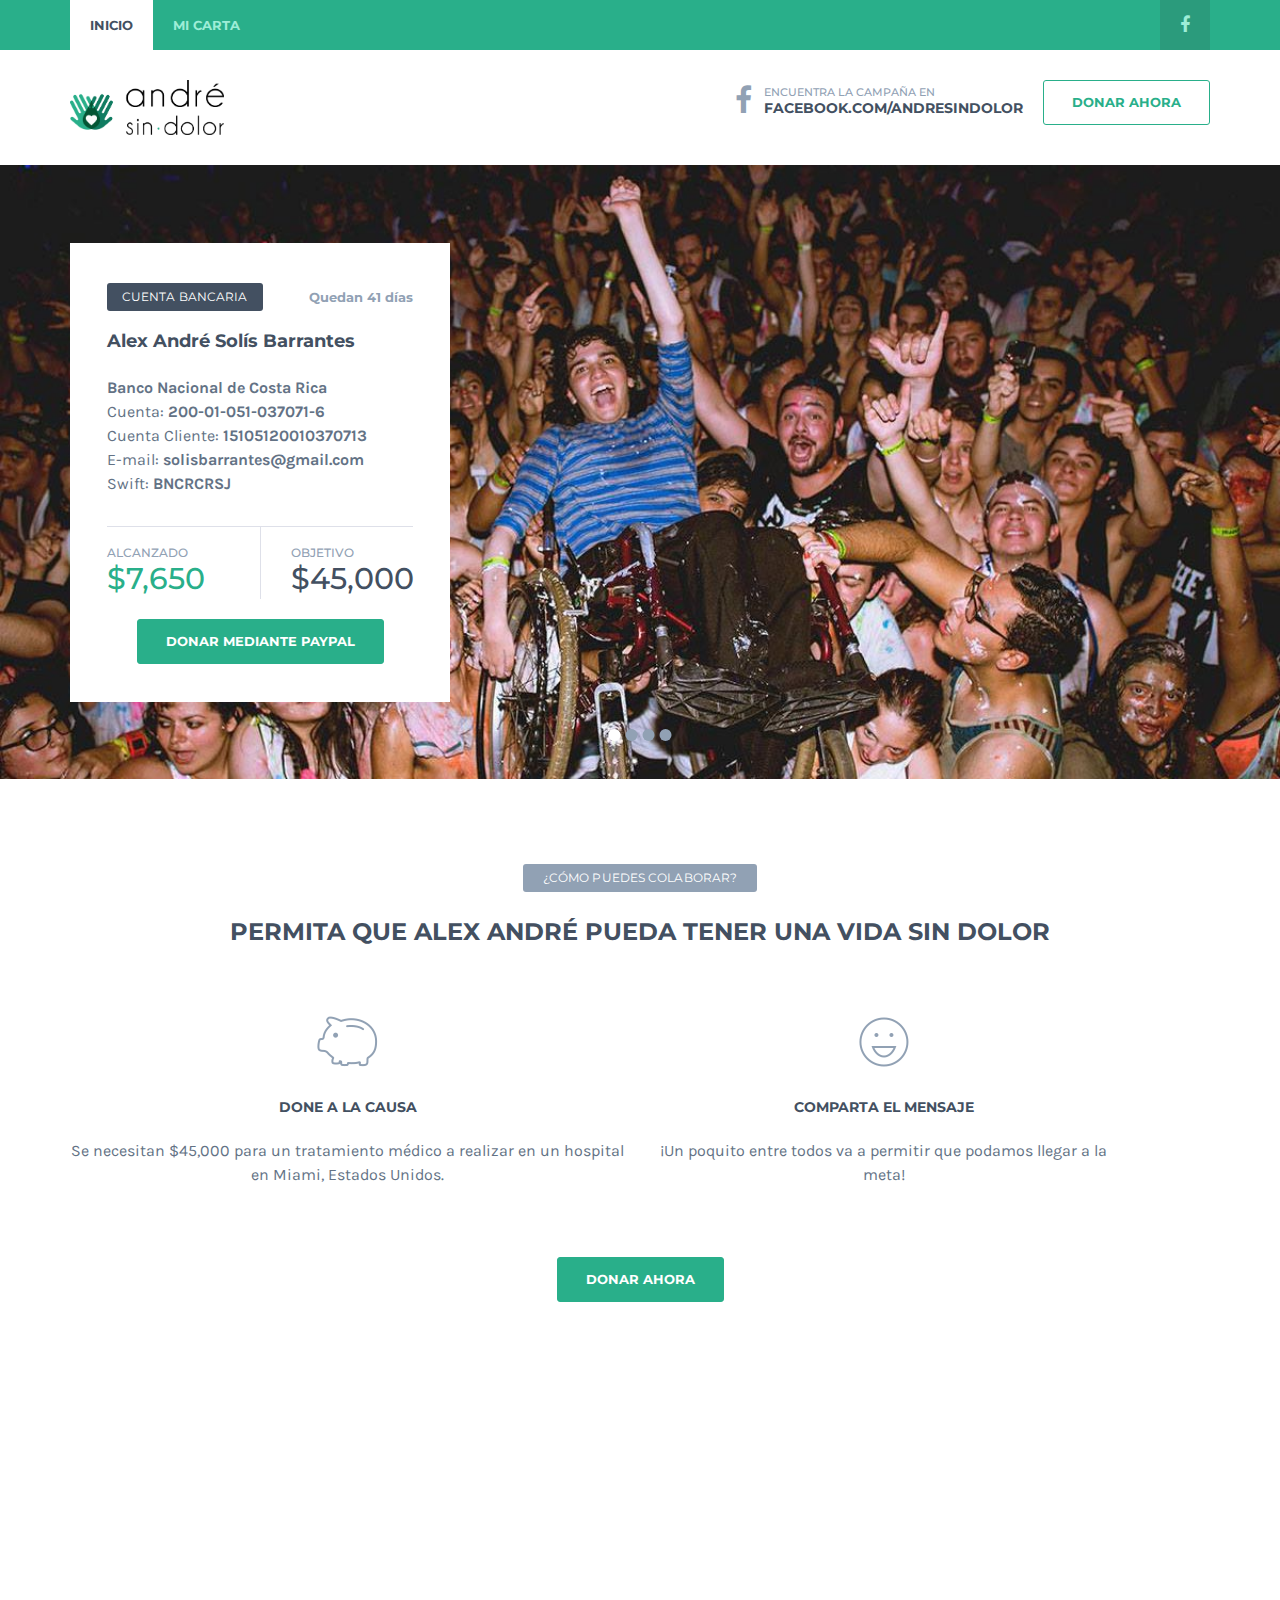
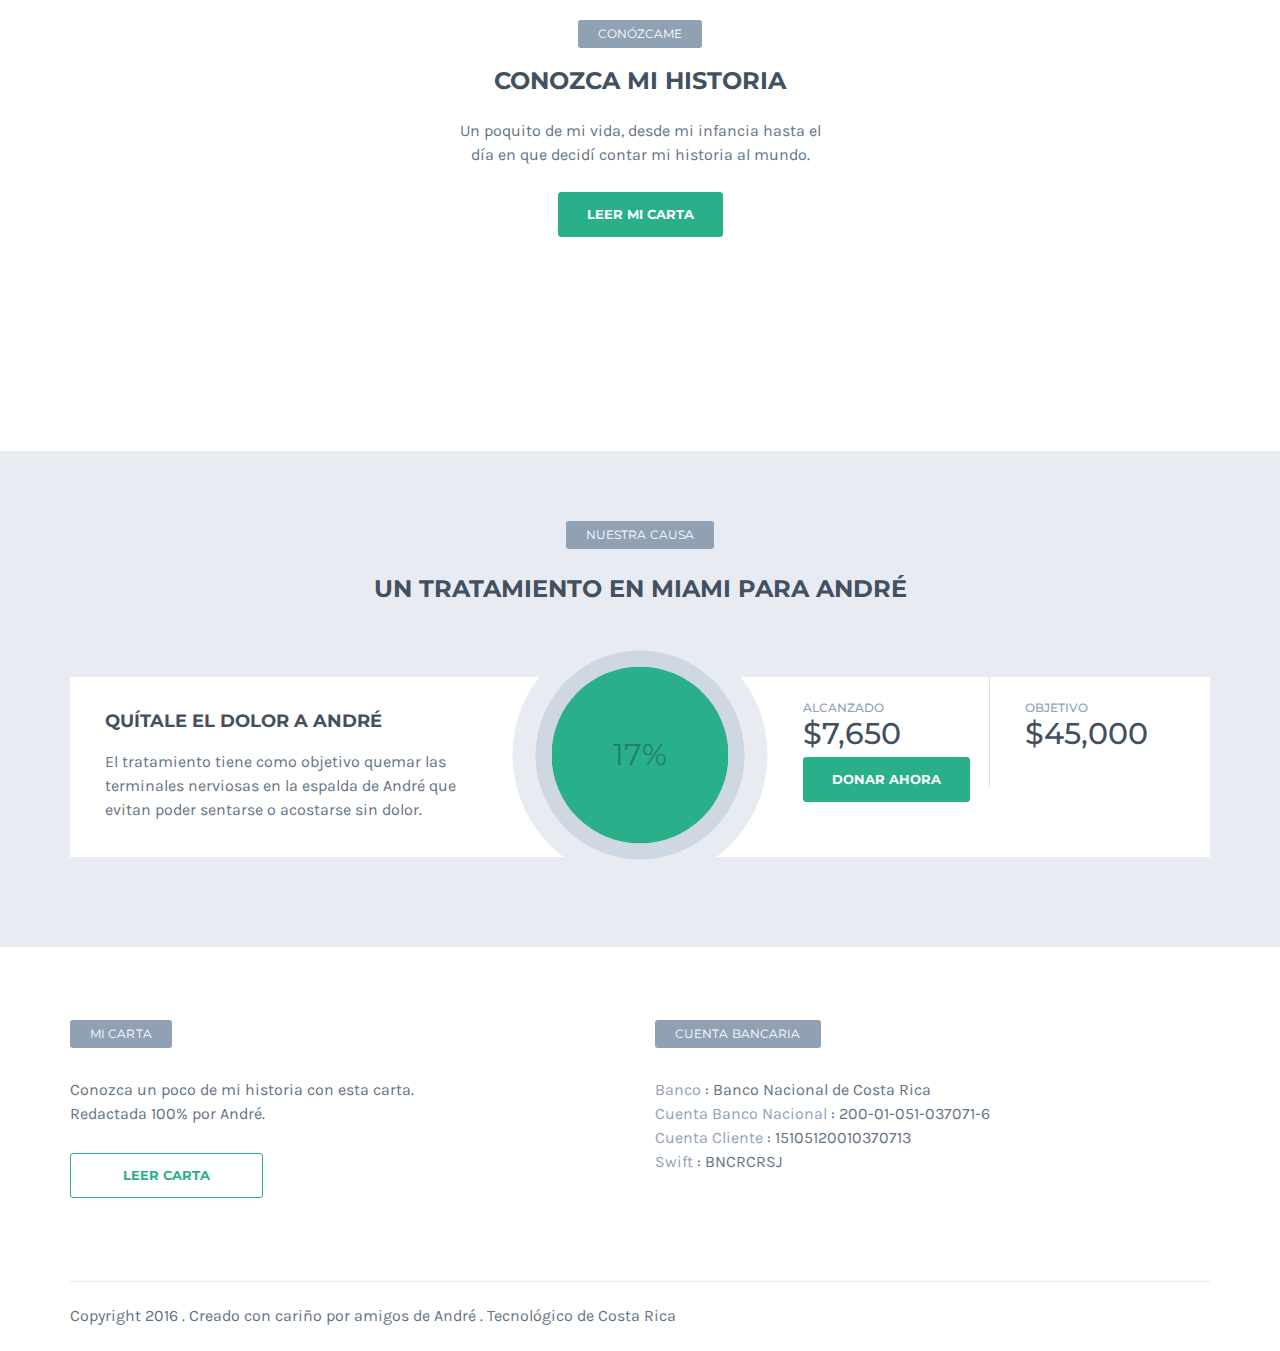
==== commit 9bdf1508: "ASD fix" ====
--- a/index.html
+++ b/index.html
@@ -71,7 +71,7 @@
     <header class="row header1">
         <div class="container">
             <div class="logo pull-left">
-                <a href="inicio.html"><img src="images/asd.png" alt=""></a>
+                <a href="inicio.html"><img src="images/ASD.png" alt=""></a>
             </div>
             <a href="#donate_box" class="btn-primary btn-outline hidden-sm hidden-xs pull-right">Donar Ahora</a>
             
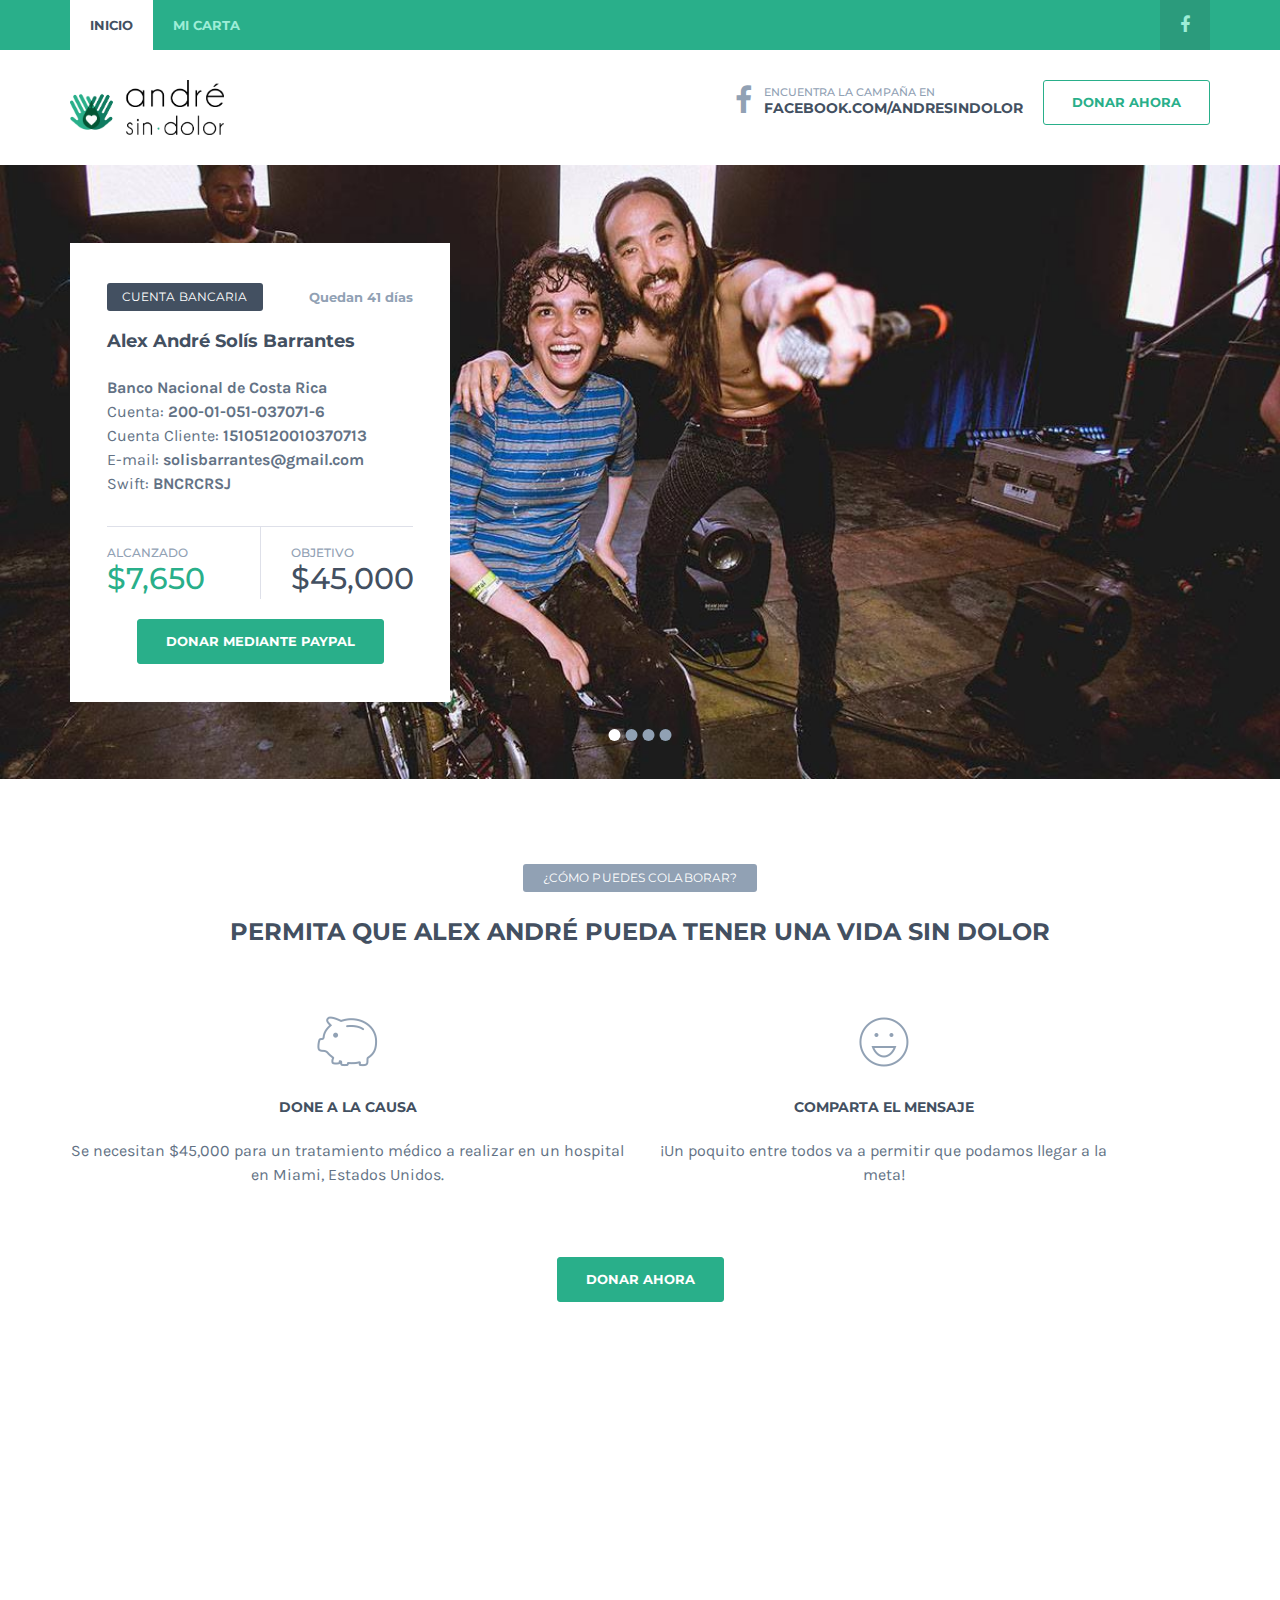
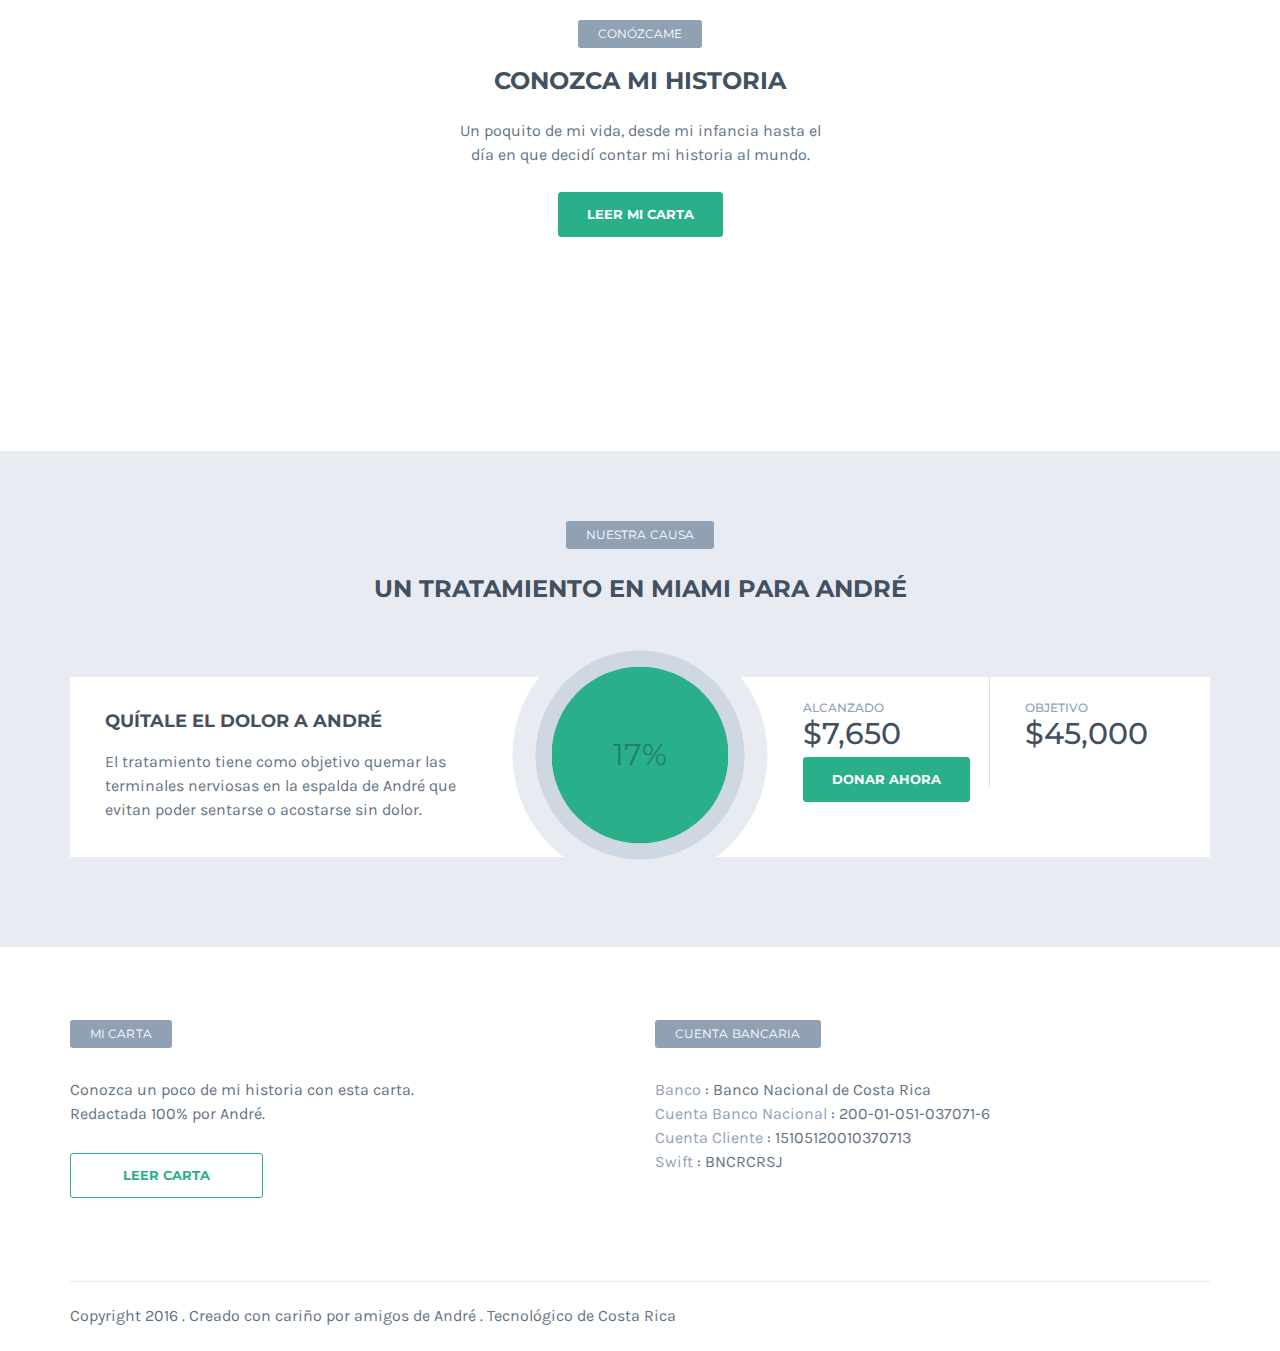
==== commit b6317517: "Aoki en slide principal" ====
--- a/index.html
+++ b/index.html
@@ -91,7 +91,7 @@
     <!--Featured Slider-->
     <section class="row featured_events">
         <div class="item">
-            <img src="images/slider-andre2.jpg" alt="">
+            <img src="images/slider-andre3.jpg" alt="">
             <div class="row caption m0">
                	<div class="caption_row">
 					<div class="container">
@@ -126,7 +126,7 @@
             </div>
         </div>
         <div class="item">
-            <img src="images/slider-andre3.jpg" alt="">
+            <img src="images/slider-andre2.jpg" alt="">
             <div class="row caption m0">
                	<div class="caption_row">
 					<div class="container">
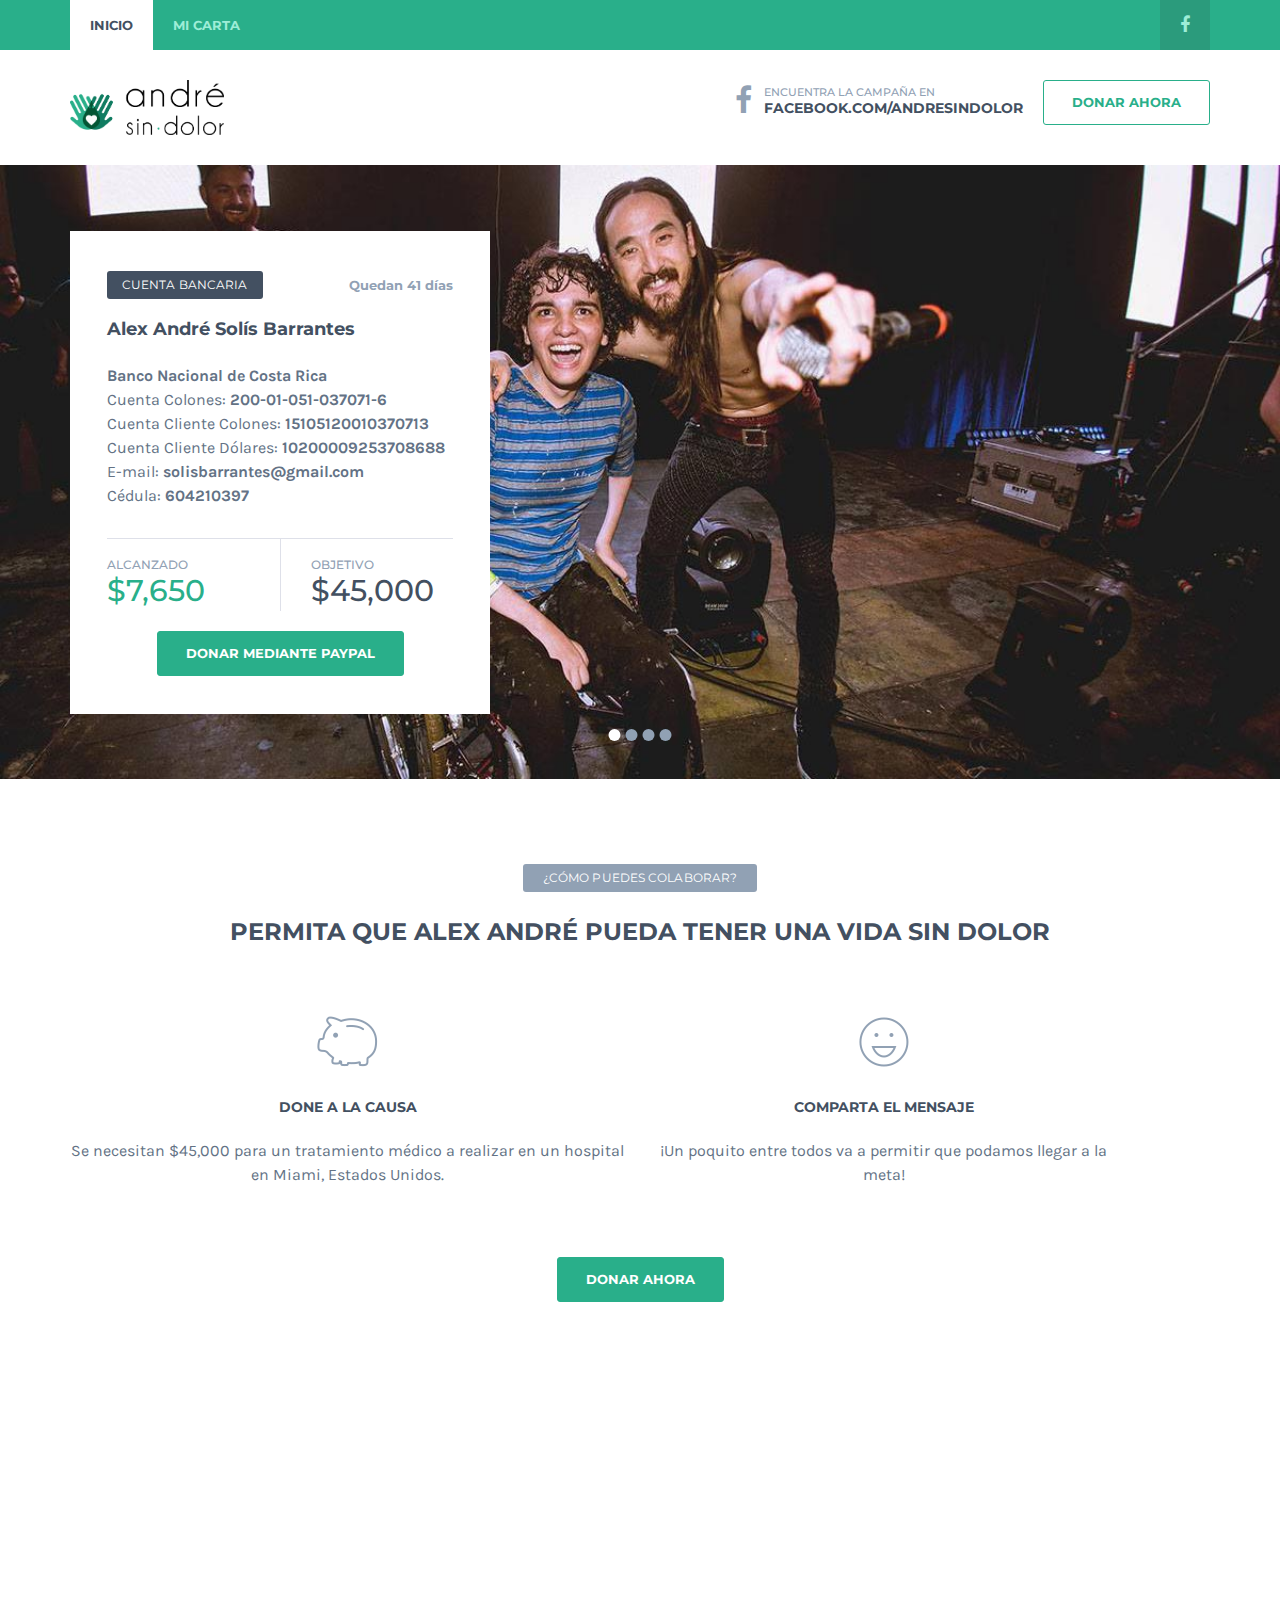
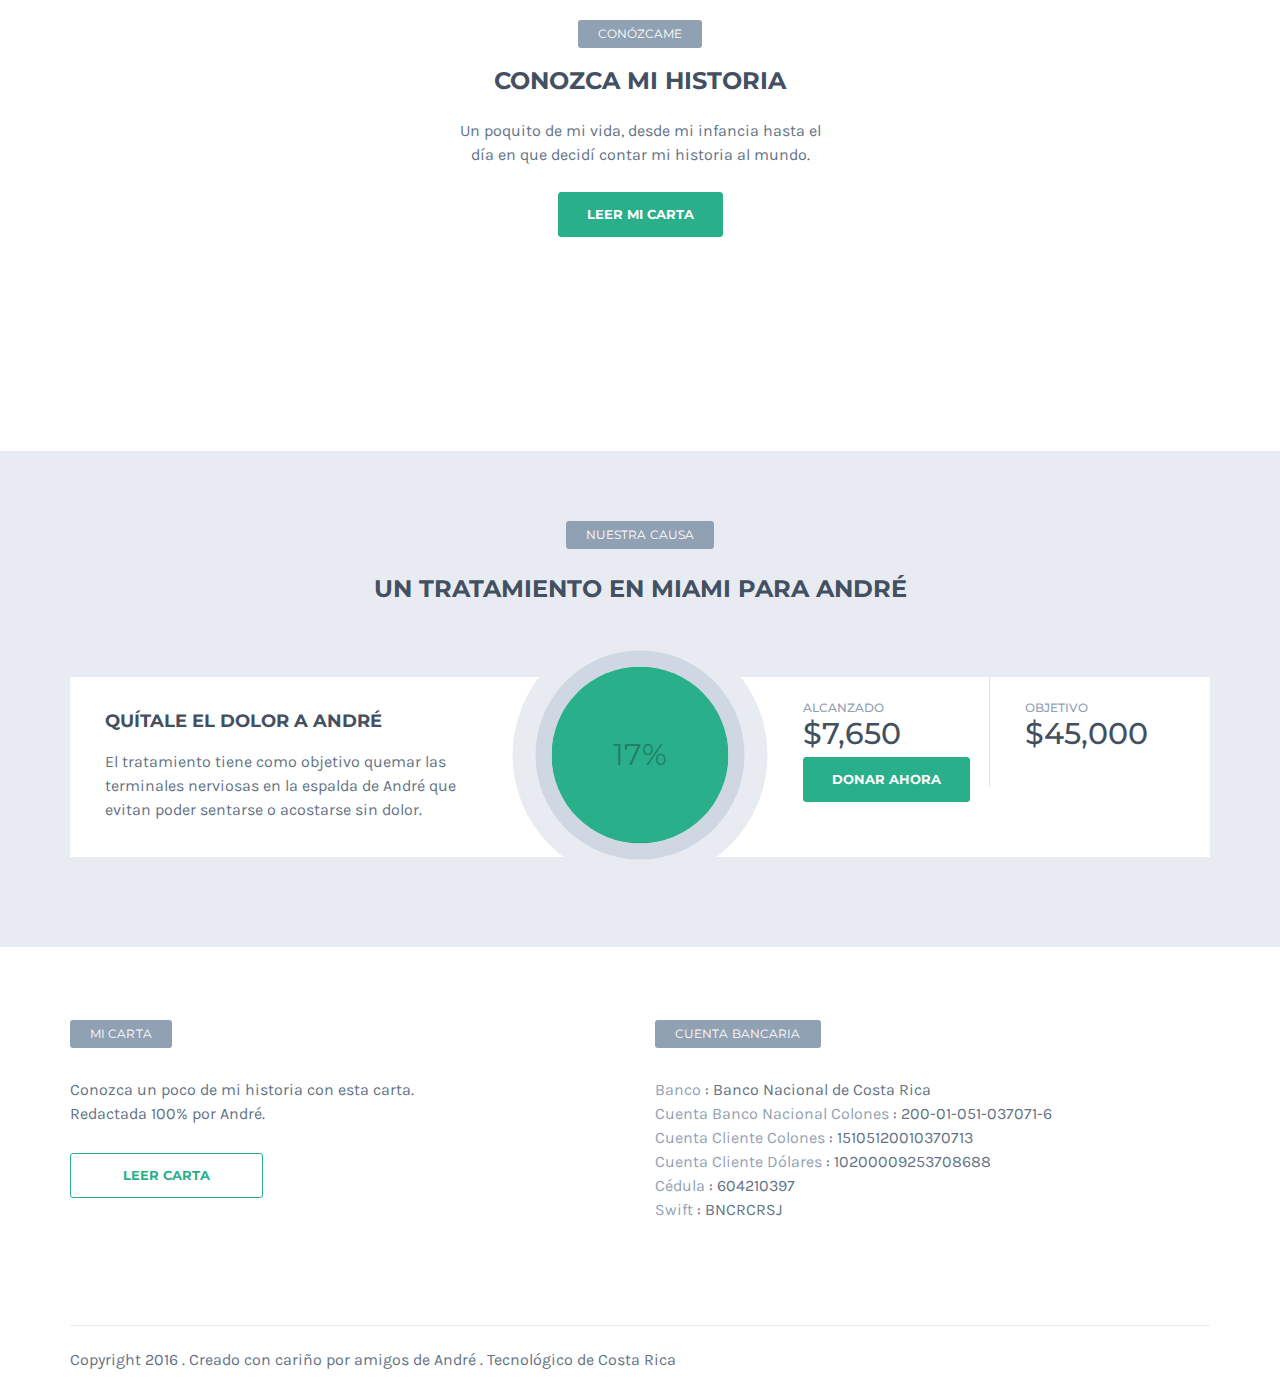
==== commit c352a7c0: "Cuentas en Dolares" ====
--- a/index.html
+++ b/index.html
@@ -102,10 +102,11 @@
 							</div>
 							<h4 class="event_link"><a href="#">Alex André Solís Barrantes</a><br></h4>
                             <p><b>Banco Nacional de Costa Rica</b> 
-                            <br> Cuenta: <b>200-01-051-037071-6</b> 
-                            <br> Cuenta Cliente: <b>15105120010370713</b>
+                            <br> Cuenta Colones: <b>200-01-051-037071-6</b> 
+                            <br> Cuenta Cliente Colones: <b>15105120010370713</b>
+                            <br> Cuenta Cliente Dólares: <b>10200009253708688</b>
                             <br> E-mail: <b>solisbarrantes@gmail.com</b>
-                            <br> Swift: <b>BNCRCRSJ</b>
+                            <br> Cédula: <b>604210397</b>
                             </p>
 							<div class="row fund_raises m0">
 								<div class="pull-left raised amount_box">
@@ -137,10 +138,11 @@
 							</div>
 							<h4 class="event_link"><a href="#">Alex André Solís Barrantes</a><br></h4>
                             <p><b>Banco Nacional de Costa Rica</b> 
-                            <br> Cuenta: <b>200-01-051-037071-6</b> 
-                            <br> Cuenta Cliente: <b>15105120010370713</b>
+                            <br> Cuenta Colones: <b>200-01-051-037071-6</b> 
+                            <br> Cuenta Cliente Colones: <b>15105120010370713</b>
+                            <br> Cuenta Cliente Dólares: <b>10200009253708688</b>
                             <br> E-mail: <b>solisbarrantes@gmail.com</b>
-                            <br> Swift: <b>BNCRCRSJ</b>
+                            <br> Cédula: <b>604210397</b>
                             </p>
 							<div class="row fund_raises m0">
 								<div class="pull-left raised amount_box">
@@ -172,10 +174,11 @@
 							</div>
 							<h4 class="event_link"><a href="#">Alex André Solís Barrantes</a><br></h4>
                             <p><b>Banco Nacional de Costa Rica</b> 
-                            <br> Cuenta: <b>200-01-051-037071-6</b> 
-                            <br> Cuenta Cliente: <b>15105120010370713</b>
+                            <br> Cuenta Colones: <b>200-01-051-037071-6</b> 
+                            <br> Cuenta Cliente Colones: <b>15105120010370713</b>
+                            <br> Cuenta Cliente Dólares: <b>10200009253708688</b>
                             <br> E-mail: <b>solisbarrantes@gmail.com</b>
-                            <br> Swift: <b>BNCRCRSJ</b>
+                            <br> Cédula: <b>604210397</b>
                             </p>
 							<div class="row fund_raises m0">
 								<div class="pull-left raised amount_box">
@@ -208,10 +211,11 @@
 							</div>
 							<h4 class="event_link"><a href="#">Alex André Solís Barrantes</a><br></h4>
                             <p><b>Banco Nacional de Costa Rica</b> 
-                            <br> Cuenta: <b>200-01-051-037071-6</b> 
-                            <br> Cuenta Cliente: <b>15105120010370713</b>
+                            <br> Cuenta Colones: <b>200-01-051-037071-6</b> 
+                            <br> Cuenta Cliente Colones: <b>15105120010370713</b>
+                            <br> Cuenta Cliente Dólares: <b>10200009253708688</b>
                             <br> E-mail: <b>solisbarrantes@gmail.com</b>
-                            <br> Swift: <b>BNCRCRSJ</b>
+                            <br> Cédula: <b>604210397</b>
                             </p>
 							<div class="row fund_raises m0">
 								<div class="pull-left raised amount_box">
@@ -423,9 +427,12 @@
                     <h6 class="label label-default widget-title">cuenta bancaria</h6>
                     <address>
                         <span>Banco</span> : Banco Nacional de Costa Rica <br>
-                        <span>Cuenta Banco Nacional</span> : 200-01-051-037071-6 <br>
-                        <span>Cuenta Cliente</span> : 15105120010370713 <br>
+                        <span>Cuenta Banco Nacional Colones </span> : 200-01-051-037071-6 <br>
+                        <span>Cuenta Cliente Colones </span> : 15105120010370713 <br>
+                        <span>Cuenta Cliente Dólares </span> : 10200009253708688 <br>
+                        <span>Cédula </span> : 604210397 <br>
                         <span>Swift</span> : BNCRCRSJ <br>
+                        
                     </address>
                 </div>
             </div>
--- a/css/style.css
+++ b/css/style.css
@@ -769,7 +769,7 @@
   }
 }
 .featured_events .event_box {
-  max-width: 380px;
+  max-width: 420px;
 }
 @media (max-width: 991px) {
   .featured_events .event_box {
@@ -2218,7 +2218,7 @@
 }
 
 .error-header {
-  background: url(../images/rain.png) no-repeat scroll center top;
+  background: url(../images/rain.PNG) no-repeat scroll center top;
   text-transform: uppercase;
   -webkit-background-size: cover;
   background-size: cover;
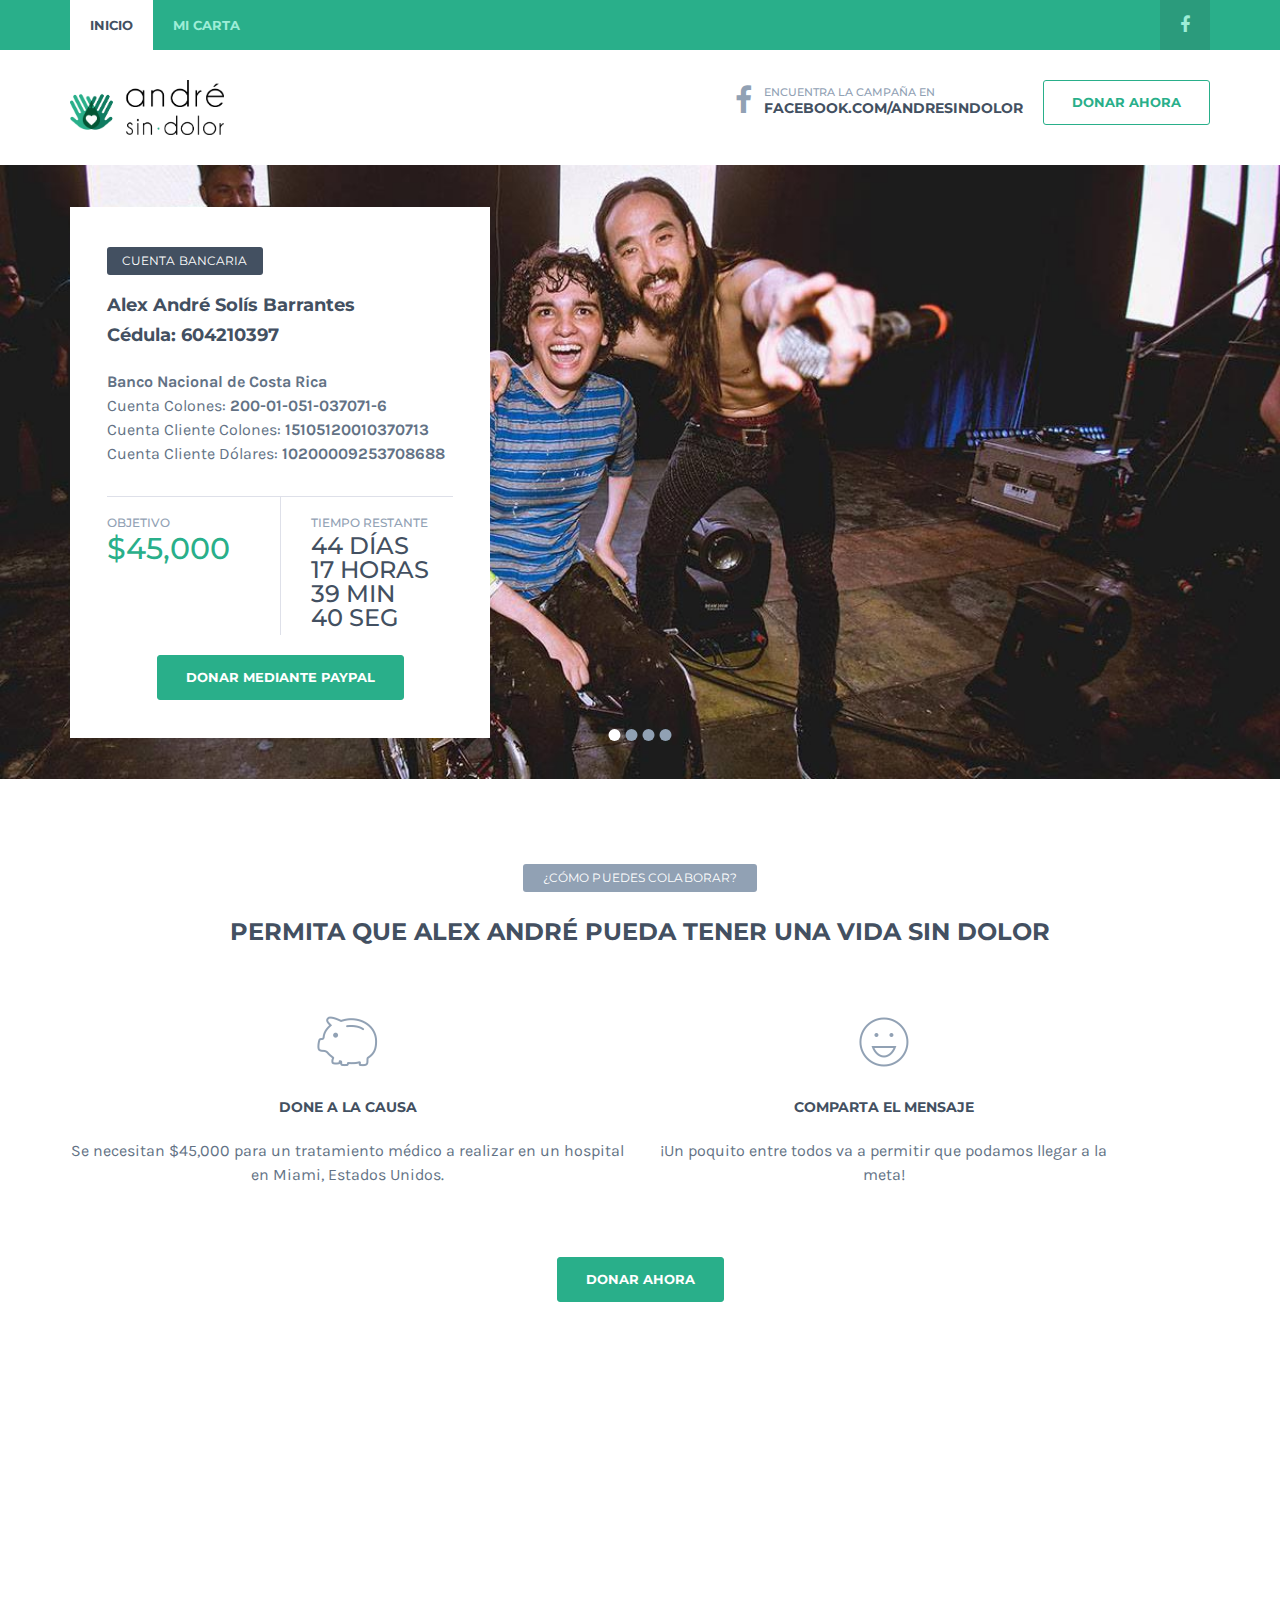
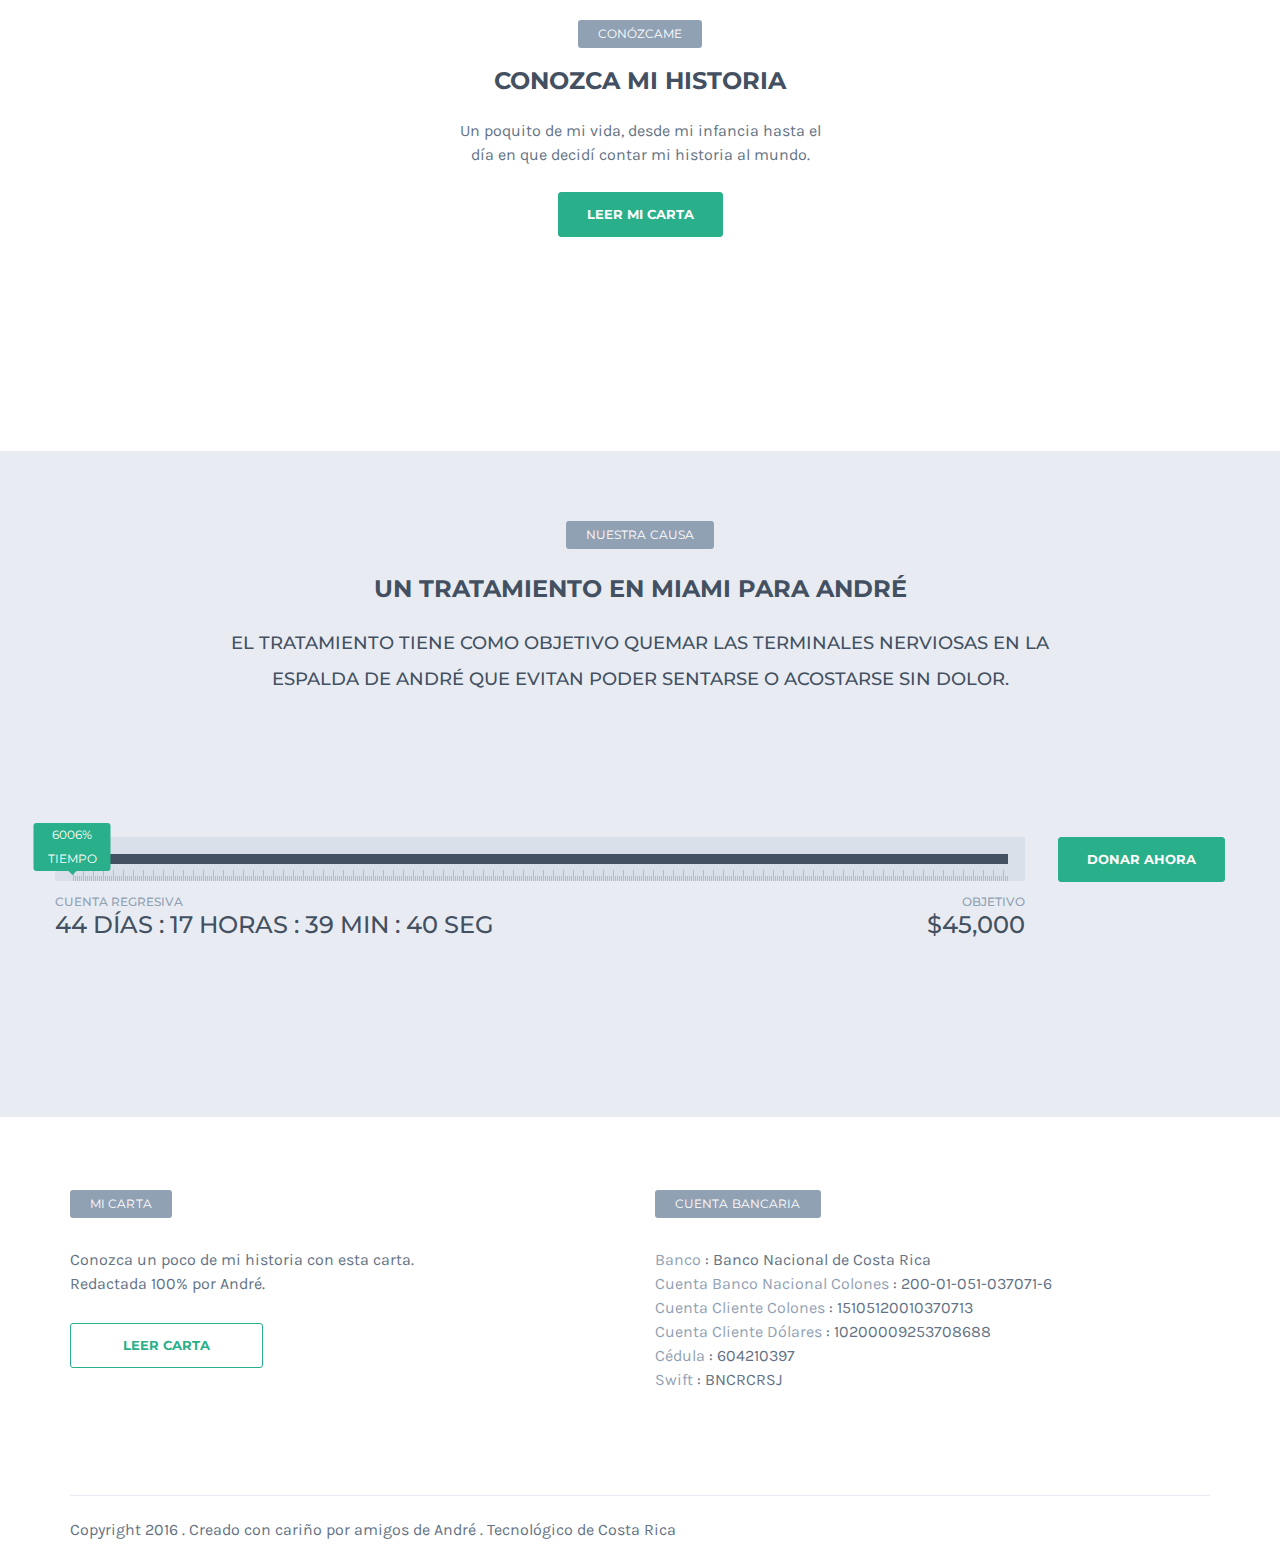
==== commit b0b4854b: "timers funcionando y cambio de Obj Alcanzado a Counter" ====
--- a/index.html
+++ b/index.html
@@ -98,26 +98,29 @@
 						<div class="event_box featured_event_box row m0">
 							<div class="event_meta row m0">                            
 								<div class="label label-default pull-left">cuenta bancaria</div>
-								<div class="pull-right days_left">Quedan 41 días</div>
-							</div>
-							<h4 class="event_link"><a href="#">Alex André Solís Barrantes</a><br></h4>
+							</div>
+                            <h4 class="event_link"><a>Alex André Solís Barrantes<br>Cédula: 604210397</a></h4>
                             <p><b>Banco Nacional de Costa Rica</b> 
                             <br> Cuenta Colones: <b>200-01-051-037071-6</b> 
                             <br> Cuenta Cliente Colones: <b>15105120010370713</b>
                             <br> Cuenta Cliente Dólares: <b>10200009253708688</b>
-                            <br> E-mail: <b>solisbarrantes@gmail.com</b>
-                            <br> Cédula: <b>604210397</b>
                             </p>
 							<div class="row fund_raises m0">
 								<div class="pull-left raised amount_box">
-									<h6>alcanzado</h6>
-									<h2>$7,650</h2>
+									<h6>Objetivo</h6>
+									<h2>$45,000</h2>
 								</div>
 								<div class="pull-left goal amount_box">
-									<h6>objetivo</h6>
-									<h2>$45,000</h2>
-								</div>
-							</div>
+									<h6>Tiempo restante</h6>
+                                    <div id="clockdiv1">
+									   <h3>
+                                           <span class="days"></span> días <br> 
+                                           <span class="hours"></span> horas <br> 
+                                           <span class="minutes"></span> min <br> 
+                                           <span class="seconds"></span> seg </h3>
+                                    </div>
+								</div>
+							</div>                             
 							<div class="row m0 text-center">
 								<a href="#donate_box" class="btn-primary">donar mediante paypal</a>
 							</div>
@@ -134,24 +137,27 @@
 						<div class="event_box featured_event_box row m0">
 							<div class="event_meta row m0">                            
 								<div class="label label-default pull-left">cuenta bancaria</div>
-								<div class="pull-right days_left">Quedan 41 días</div>
-							</div>
-							<h4 class="event_link"><a href="#">Alex André Solís Barrantes</a><br></h4>
+							</div>
+                            <h4 class="event_link"><a>Alex André Solís Barrantes<br>Cédula: 604210397</a></h4>
                             <p><b>Banco Nacional de Costa Rica</b> 
                             <br> Cuenta Colones: <b>200-01-051-037071-6</b> 
                             <br> Cuenta Cliente Colones: <b>15105120010370713</b>
                             <br> Cuenta Cliente Dólares: <b>10200009253708688</b>
-                            <br> E-mail: <b>solisbarrantes@gmail.com</b>
-                            <br> Cédula: <b>604210397</b>
                             </p>
 							<div class="row fund_raises m0">
 								<div class="pull-left raised amount_box">
-									<h6>alcanzado</h6>
-									<h2>$7,650</h2>
+									<h6>Objetivo</h6>
+									<h2>$45,000</h2>
 								</div>
 								<div class="pull-left goal amount_box">
-									<h6>objetivo</h6>
-									<h2>$45,000</h2>
+									<h6>Tiempo restante</h6>
+                                    <div id="clockdiv2">
+									   <h3>
+                                           <span class="days"></span> días <br> 
+                                           <span class="hours"></span> horas <br> 
+                                           <span class="minutes"></span> min <br> 
+                                           <span class="seconds"></span> seg </h3>
+                                    </div>
 								</div>
 							</div>
 							<div class="row m0 text-center">
@@ -170,24 +176,27 @@
 						<div class="event_box featured_event_box row m0">
 							<div class="event_meta row m0">                            
 								<div class="label label-default pull-left">cuenta bancaria</div>
-								<div class="pull-right days_left">Quedan 41 días</div>
-							</div>
-							<h4 class="event_link"><a href="#">Alex André Solís Barrantes</a><br></h4>
+							</div>
+                            <h4 class="event_link"><a>Alex André Solís Barrantes<br>Cédula: 604210397</a></h4>
                             <p><b>Banco Nacional de Costa Rica</b> 
                             <br> Cuenta Colones: <b>200-01-051-037071-6</b> 
                             <br> Cuenta Cliente Colones: <b>15105120010370713</b>
                             <br> Cuenta Cliente Dólares: <b>10200009253708688</b>
-                            <br> E-mail: <b>solisbarrantes@gmail.com</b>
-                            <br> Cédula: <b>604210397</b>
                             </p>
 							<div class="row fund_raises m0">
 								<div class="pull-left raised amount_box">
-									<h6>alcanzado</h6>
-									<h2>$7,650</h2>
+									<h6>Objetivo</h6>
+									<h2>$45,000</h2>
 								</div>
 								<div class="pull-left goal amount_box">
-									<h6>objetivo</h6>
-									<h2>$45,000</h2>
+									<h6>Tiempo restante</h6>
+                                    <div id="clockdiv3">
+									   <h3>
+                                           <span class="days"></span> días <br> 
+                                           <span class="hours"></span> horas <br> 
+                                           <span class="minutes"></span> min <br> 
+                                           <span class="seconds"></span> seg </h3>
+                                    </div>
 								</div>
 							</div>
 							<div class="row m0 text-center">
@@ -207,24 +216,27 @@
 						<div class="event_box featured_event_box row m0">
 							<div class="event_meta row m0">                            
 								<div class="label label-default pull-left">cuenta bancaria</div>
-								<div class="pull-right days_left">Quedan 41 días</div>
-							</div>
-							<h4 class="event_link"><a href="#">Alex André Solís Barrantes</a><br></h4>
+							</div>
+                            <h4 class="event_link"><a>Alex André Solís Barrantes<br>Cédula: 604210397</a></h4>
                             <p><b>Banco Nacional de Costa Rica</b> 
                             <br> Cuenta Colones: <b>200-01-051-037071-6</b> 
                             <br> Cuenta Cliente Colones: <b>15105120010370713</b>
                             <br> Cuenta Cliente Dólares: <b>10200009253708688</b>
-                            <br> E-mail: <b>solisbarrantes@gmail.com</b>
-                            <br> Cédula: <b>604210397</b>
                             </p>
 							<div class="row fund_raises m0">
 								<div class="pull-left raised amount_box">
-									<h6>alcanzado</h6>
-									<h2>$7,650</h2>
+									<h6>Objetivo</h6>
+									<h2>$45,000</h2>
 								</div>
 								<div class="pull-left goal amount_box">
-									<h6>objetivo</h6>
-									<h2>$45,000</h2>
+									<h6>Tiempo restante</h6>
+                                    <div id="clockdiv4">
+									   <h3>
+                                           <span class="days"></span> días <br> 
+                                           <span class="hours"></span> horas <br> 
+                                           <span class="minutes"></span> min <br> 
+                                           <span class="seconds"></span> seg </h3>
+                                    </div>
 								</div>
 							</div>
 							<div class="row m0 text-center">
@@ -274,43 +286,49 @@
             <p>Un poquito de mi vida, desde mi infancia hasta el día en que decidí contar mi historia al mundo.</p>
             <a href="micarta.html" class="btn-primary">leer mi carta</a>
         </div>
-    </section>    
+    </section> 
     
     <section class="donation_donors row">
         <div class="container">
             <div class="row sectionTitle text-center">
                 <h6 class="label label-default">nuestra causa</h6>
                 <h3>Un tratamiento en miami para André</h3>
-            </div>
-            
-            <div class="row m0 progressBarRow2">
-                <div class="pull-left texts2desc">
-                    <h4>quítale el dolor a André</h4>
-                    <p>El tratamiento tiene como objetivo quemar las terminales nerviosas en la espalda de André que evitan poder sentarse o acostarse sin dolor.</p>
-                </div>
-                <div class="pull-left progress_col">
-                    <div class="circle4progress">
-                        <div class="progress_circular">
-                            <div class="progress-bar" role="progressbar" aria-valuenow="17" aria-valuemin="0" aria-valuemax="100"></div>
-                            <div class="percentage"><span class="counter">17</span>%</div>
+                <h4> El tratamiento tiene como objetivo quemar las terminales nerviosas en la espalda de André que evitan poder sentarse o acostarse sin dolor. </h4>
+            </div>
+            <div class="donation_donors row">
+                <div class="pull-left">                    
+                    <div class="progress_barBox row m0">
+                        <div class="progress">
+                            <div id="daysLeft" class="progress-bar" role="progressbar" aria-valuenow="0" aria-valuemin="0" aria-valuemax="100">
+                                <div id="porcentajeDias" class="percentage"><span class="counter"></span>% TIEMPO</div>
+                            </div>
                         </div>
                     </div>
-                </div>                
-                <div class="fund_raises style3 pull-right">
-                    <div class="col-sm-6 amount_box">
-                        <h6>ALCANZADO</h6>
-                        <h2>$7,650</h2>
-                        <a href="#donate_box" class="btn-primary">donar ahora</a>
-                    </div>
-                    <div class="col-sm-6 amount_box">
-                        <h6>Objetivo</h6>
-                        <h2>$45,000</h2>
-                    </div>
-                </div>
-            </div>
+                    
+                    <div class="fund_raises style2 row m0">
+                        <div class="col-xs-6 amount_box">
+                            <h6>Cuenta Regresiva</h6>
+                            <div id="clockdiv5">
+								<h3>
+                                           <span class="days"></span> días : 
+                                           <span class="hours"></span> horas :
+                                           <span class="minutes"></span> min :
+                                           <span class="seconds"></span> seg 
+                                </h3>
+                                    </div>
+                        </div>
+                        <div class="col-xs-6 amount_box text-right">
+                            <h6>objetivo</h6>
+                            <h3>$45,000</h3>
+                        </div>
+                    </div>
+                </div>
+                <div class="donate-buttons pull-right">
+                    <a href="#donate_box" class="btn-primary">donar ahora</a>
+                </div>
+            </div>        
         </div>
     </section>
-
     
     <!--
     
@@ -490,6 +508,16 @@
 
     </form>
 
+    
+    <script src="js/andre.js"></script>
+    <script>
+        initializeClock('clockdiv1', deadline);
+        initializeClock('clockdiv2', deadline);
+        initializeClock('clockdiv3', deadline);
+        initializeClock('clockdiv4', deadline);
+        initializeClock('clockdiv5', deadline);
+        setDaysLeft('daysLeft', 'porcentajeDias', deadline);
+    </script>
     <script src="js/jquery-2.1.4.min.js"></script>
     <script src="js/bootstrap.min.js"></script>
     <!--Bootstrap Select-->
--- a/css/style.css
+++ b/css/style.css
@@ -267,9 +267,21 @@
   font-weight: bold;
   margin-bottom: 0;
 }
+
+.sectionTitle h4 {
+  margin-top: 18px;
+  line-height: 36px;
+  font-family: "Montserrat", sans-serif;
+  margin-bottom: 0;
+}
 @media (max-width: 767px) {
   .sectionTitle h3 {
     font-size: 20px;
+    line-height: 26px;
+  }
+    
+  .sectionTitle h4 {
+    font-size: 18px;
     line-height: 26px;
   }
 }
--- a/css/theme.css
+++ b/css/theme.css
@@ -98,6 +98,10 @@
 
 /*Section Title */
 .sectionTitle h3 {
+  color: #435061;
+}
+
+.sectionTitle h4 {
   color: #435061;
 }
 
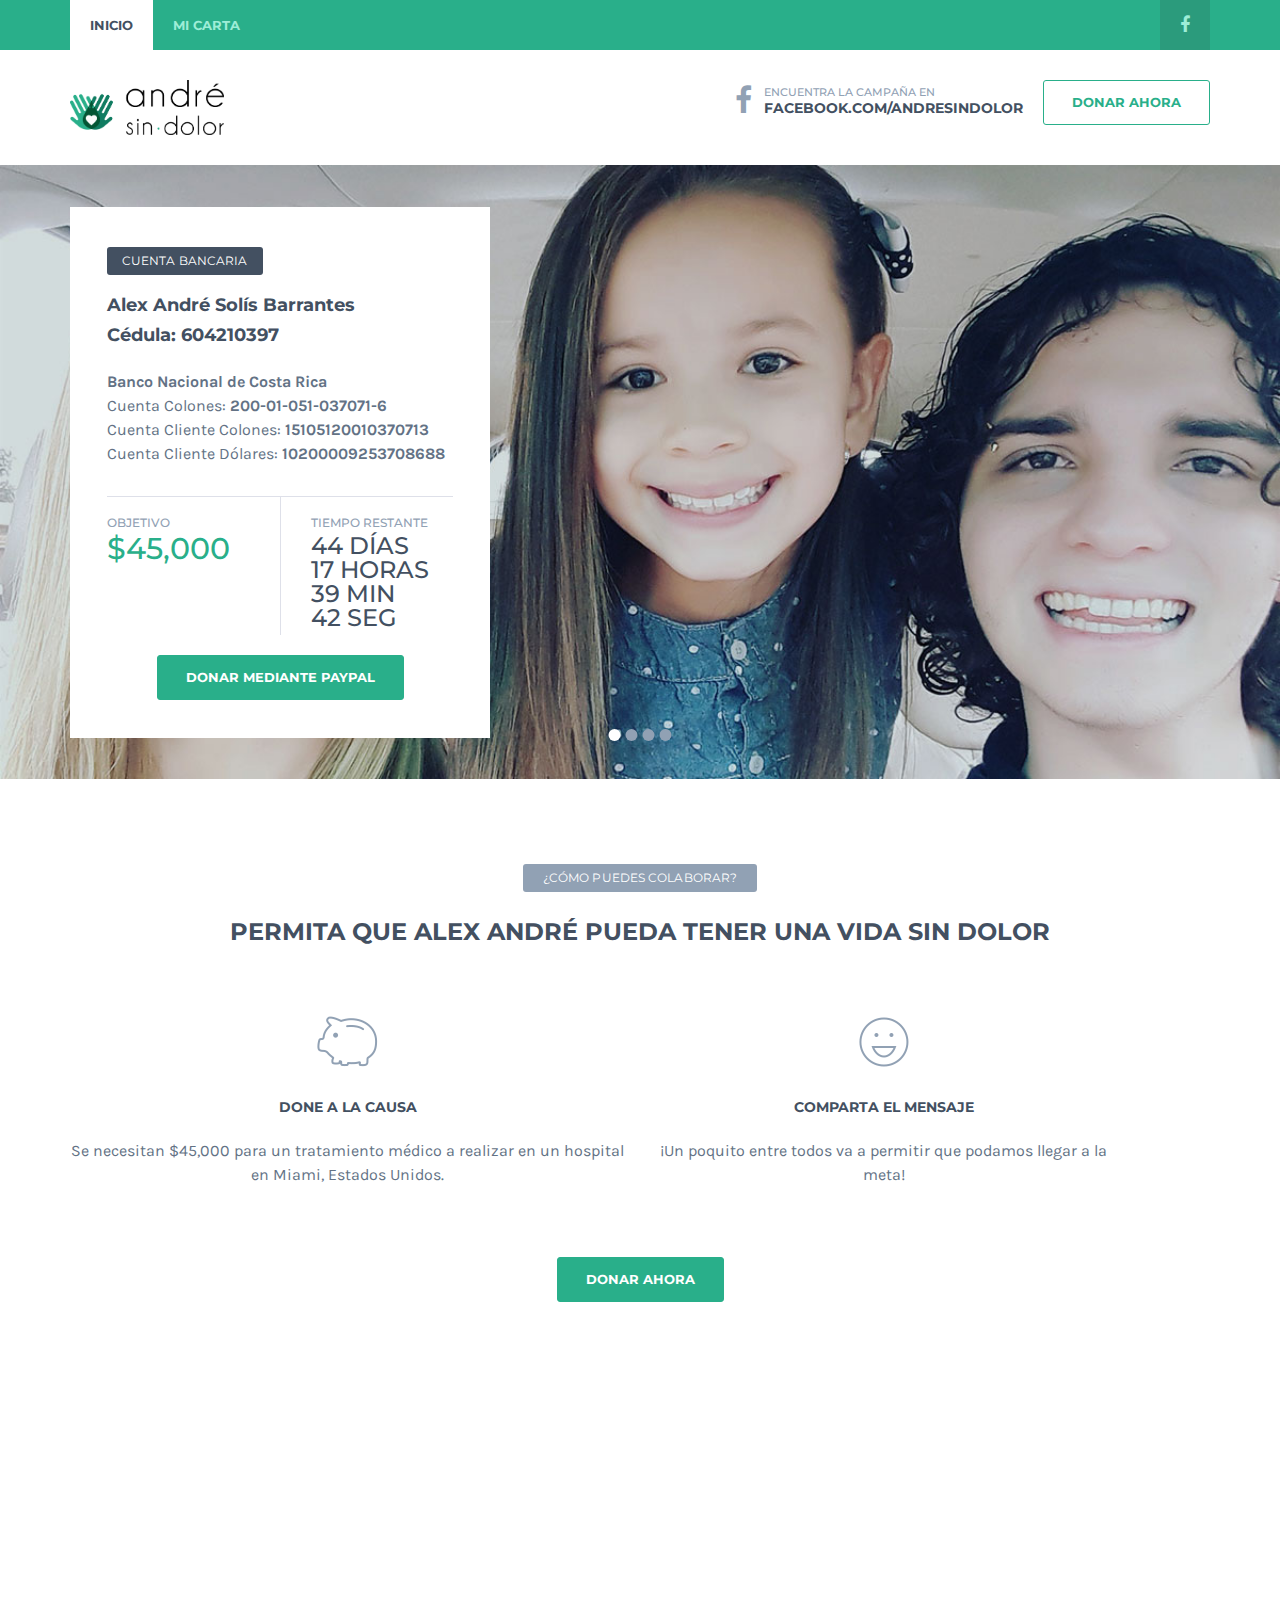
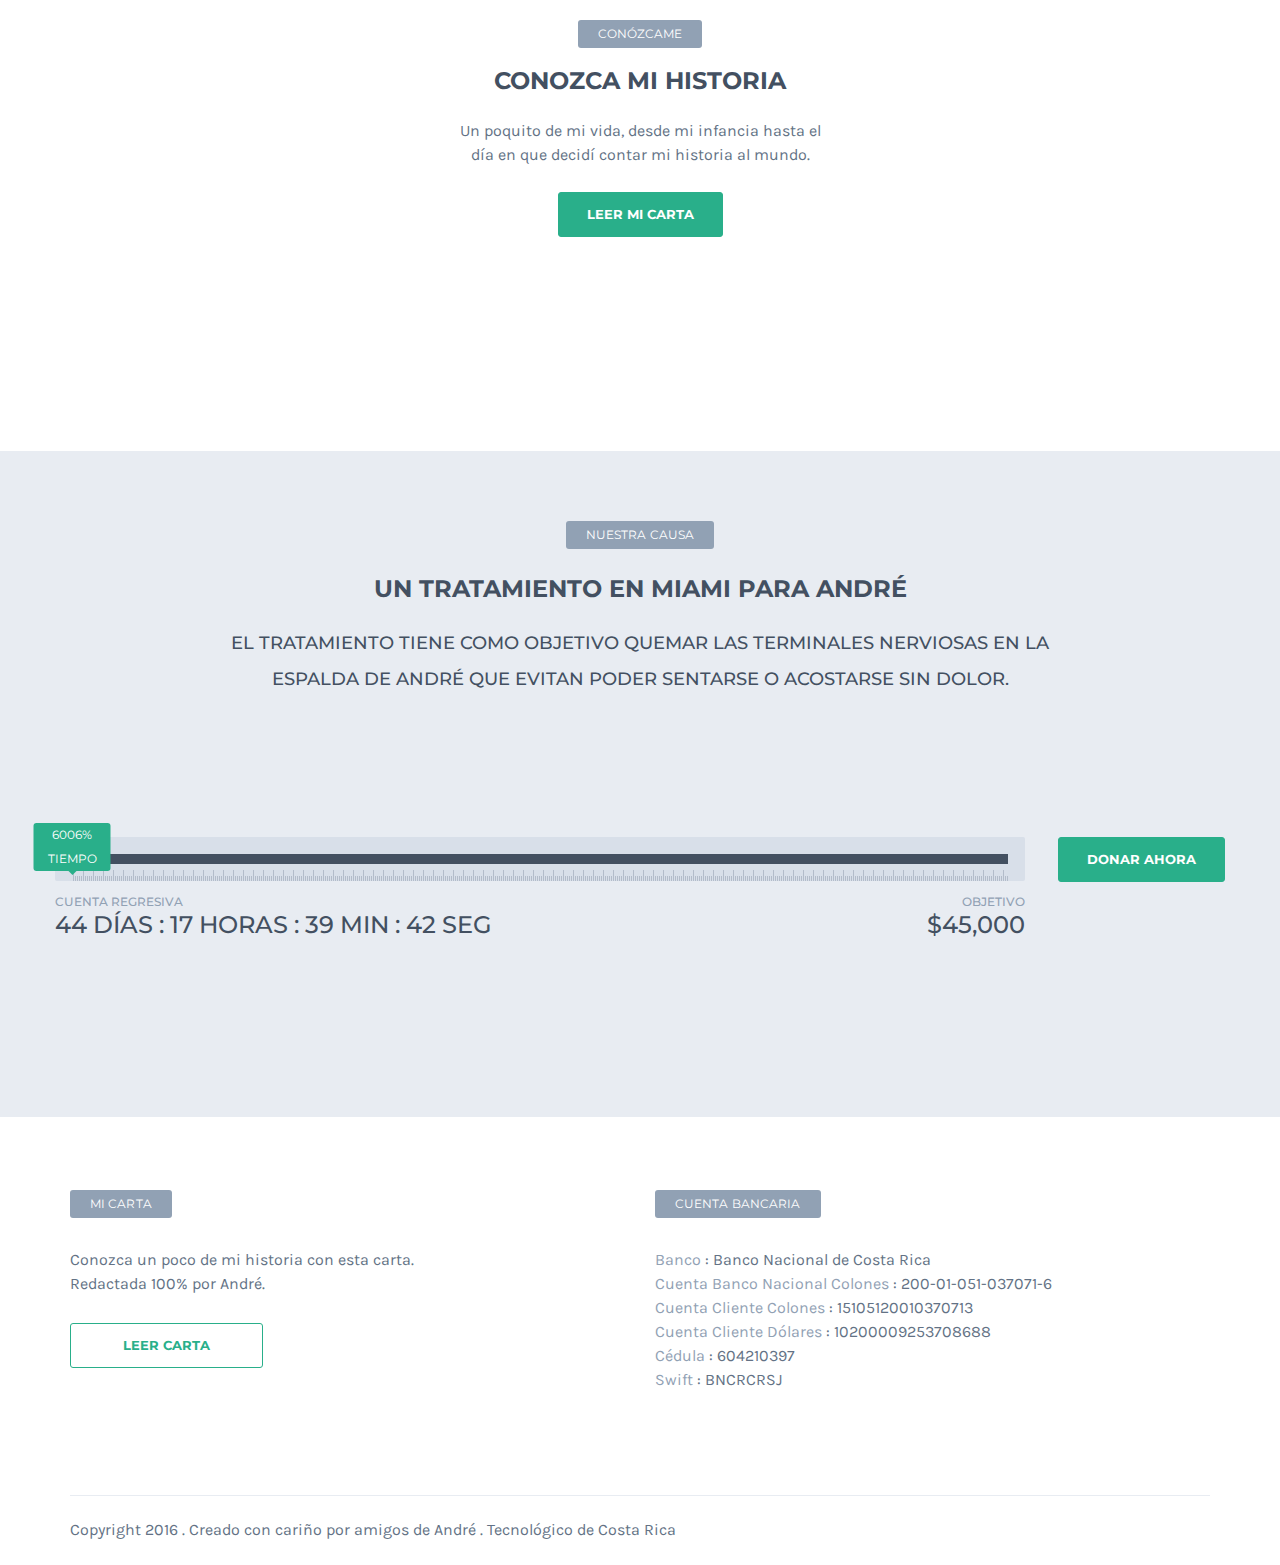
==== commit e2ba3057: "favicon e imgs de slider" ====
--- a/index.html
+++ b/index.html
@@ -18,6 +18,8 @@
     <link href='https://fonts.googleapis.com/css?family=Karla:400,400italic,700italic,700' rel='stylesheet' type='text/css'>
     <link href='https://fonts.googleapis.com/css?family=Montserrat:400,700' rel='stylesheet' type='text/css'>
     <link href='https://fonts.googleapis.com/css?family=Lora:400,400italic,700,700italic' rel='stylesheet' type='text/css'>
+    
+    <link rel="shortcut icon" href="/images/sr_ico_v.ico" />
     
     <!--Bootstrap-->
     <link rel="stylesheet" href="css/bootstrap.min.css">
@@ -91,7 +93,7 @@
     <!--Featured Slider-->
     <section class="row featured_events">
         <div class="item">
-            <img src="images/slider-andre3.jpg" alt="">
+            <img src="images/slider-andre5.jpg" alt="">
             <div class="row caption m0">
                	<div class="caption_row">
 					<div class="container">
@@ -130,7 +132,7 @@
             </div>
         </div>
         <div class="item">
-            <img src="images/slider-andre2.jpg" alt="">
+            <img src="images/slider-andre3.jpg" alt="">
             <div class="row caption m0">
                	<div class="caption_row">
 					<div class="container">
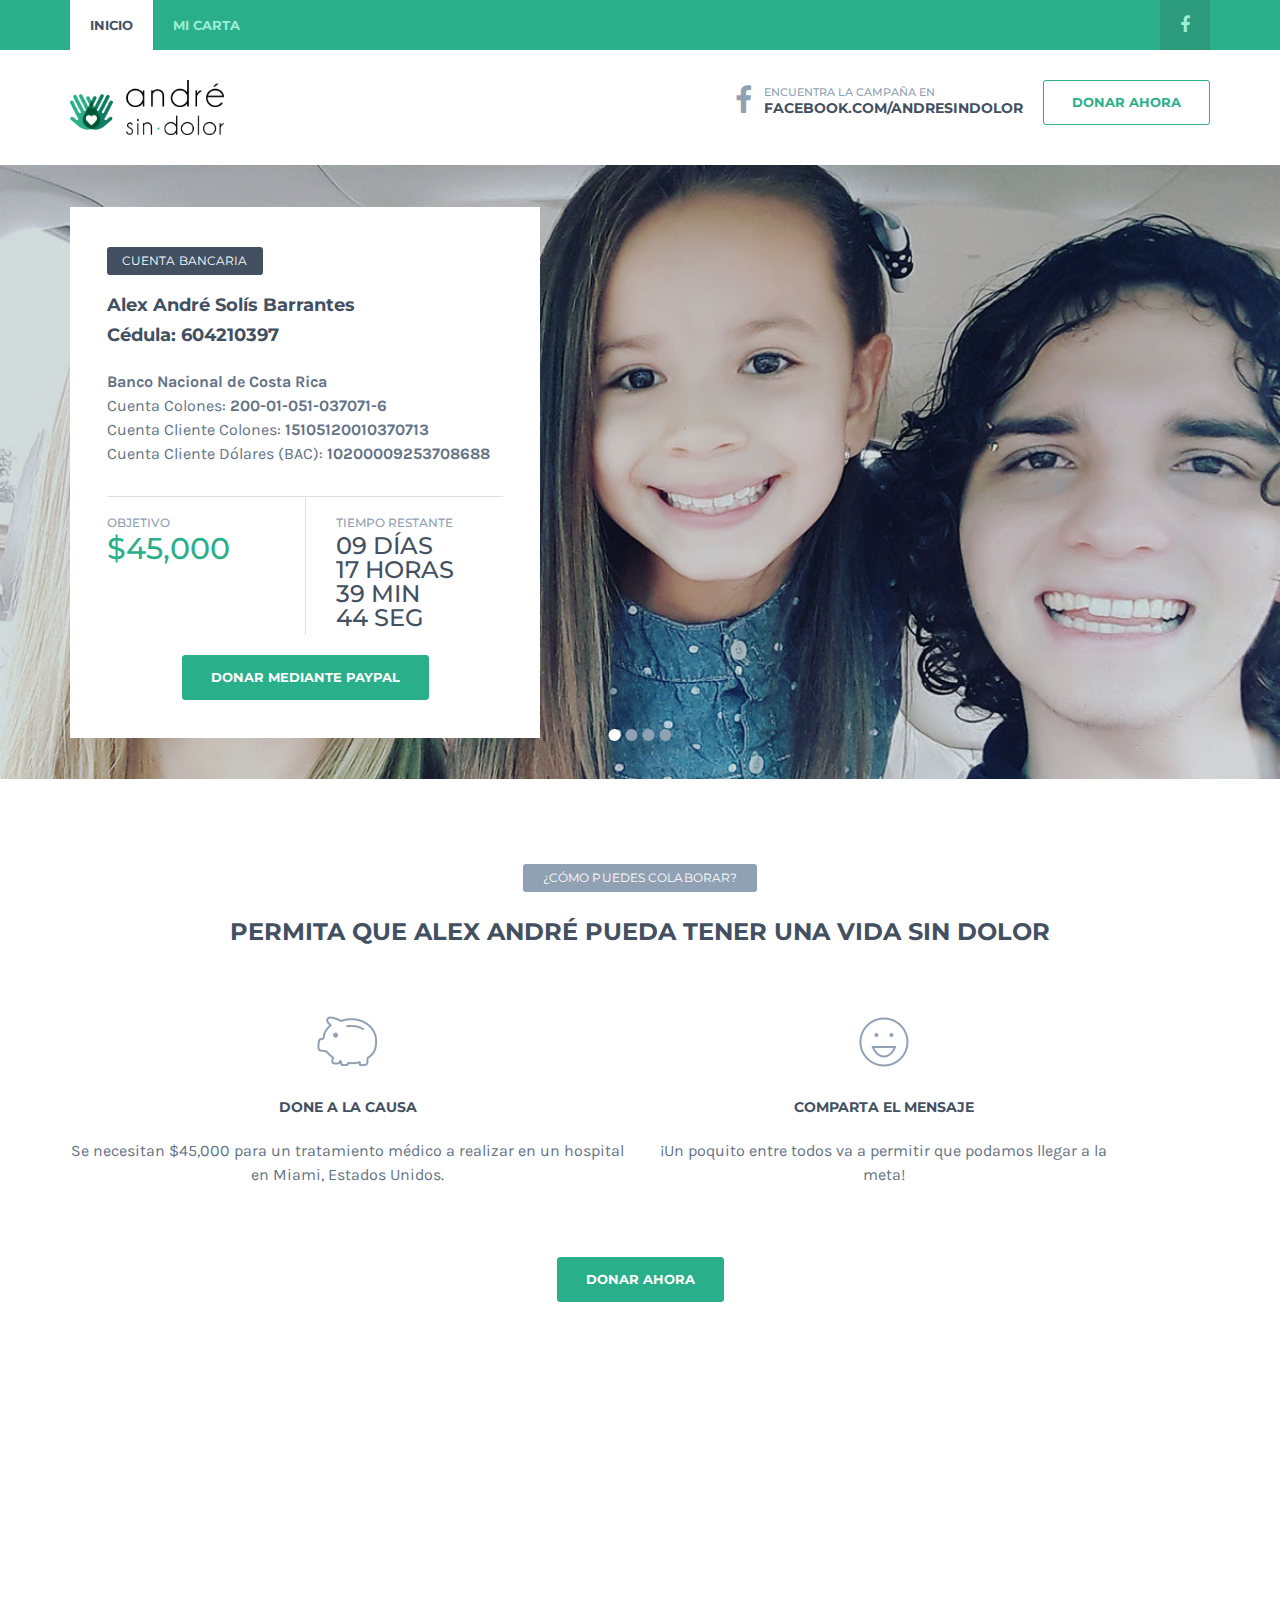
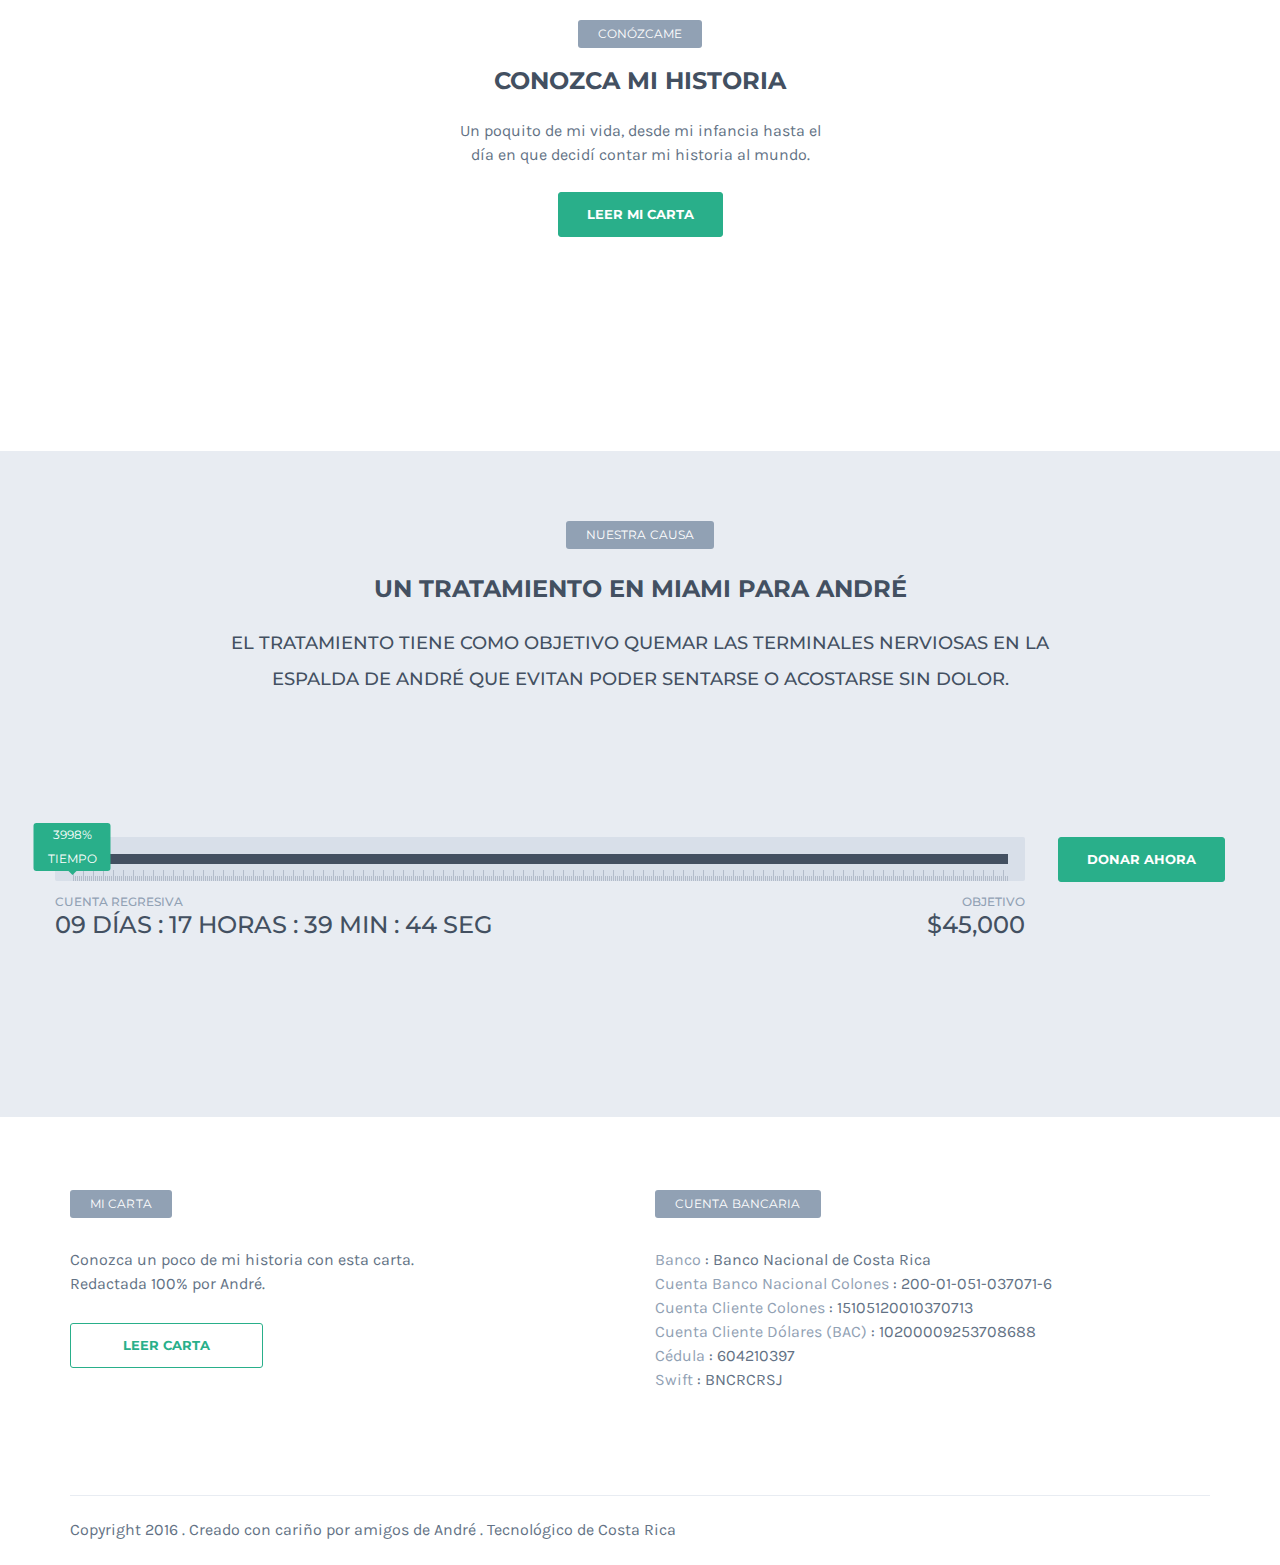
==== commit a4893e6c: "edit de fecha e info de BAC dolares" ====
--- a/index.html
+++ b/index.html
@@ -105,7 +105,7 @@
                             <p><b>Banco Nacional de Costa Rica</b> 
                             <br> Cuenta Colones: <b>200-01-051-037071-6</b> 
                             <br> Cuenta Cliente Colones: <b>15105120010370713</b>
-                            <br> Cuenta Cliente Dólares: <b>10200009253708688</b>
+                            <br> Cuenta Cliente Dólares (BAC): <b>10200009253708688</b>
                             </p>
 							<div class="row fund_raises m0">
 								<div class="pull-left raised amount_box">
@@ -144,7 +144,7 @@
                             <p><b>Banco Nacional de Costa Rica</b> 
                             <br> Cuenta Colones: <b>200-01-051-037071-6</b> 
                             <br> Cuenta Cliente Colones: <b>15105120010370713</b>
-                            <br> Cuenta Cliente Dólares: <b>10200009253708688</b>
+                            <br> Cuenta Cliente Dólares (BAC): <b>10200009253708688</b>
                             </p>
 							<div class="row fund_raises m0">
 								<div class="pull-left raised amount_box">
@@ -183,7 +183,7 @@
                             <p><b>Banco Nacional de Costa Rica</b> 
                             <br> Cuenta Colones: <b>200-01-051-037071-6</b> 
                             <br> Cuenta Cliente Colones: <b>15105120010370713</b>
-                            <br> Cuenta Cliente Dólares: <b>10200009253708688</b>
+                            <br> Cuenta Cliente Dólares (BAC): <b>10200009253708688</b>
                             </p>
 							<div class="row fund_raises m0">
 								<div class="pull-left raised amount_box">
@@ -223,7 +223,7 @@
                             <p><b>Banco Nacional de Costa Rica</b> 
                             <br> Cuenta Colones: <b>200-01-051-037071-6</b> 
                             <br> Cuenta Cliente Colones: <b>15105120010370713</b>
-                            <br> Cuenta Cliente Dólares: <b>10200009253708688</b>
+                            <br> Cuenta Cliente Dólares (BAC): <b>10200009253708688</b>
                             </p>
 							<div class="row fund_raises m0">
 								<div class="pull-left raised amount_box">
@@ -449,7 +449,7 @@
                         <span>Banco</span> : Banco Nacional de Costa Rica <br>
                         <span>Cuenta Banco Nacional Colones </span> : 200-01-051-037071-6 <br>
                         <span>Cuenta Cliente Colones </span> : 15105120010370713 <br>
-                        <span>Cuenta Cliente Dólares </span> : 10200009253708688 <br>
+                        <span>Cuenta Cliente Dólares (BAC) </span> : 10200009253708688 <br>
                         <span>Cédula </span> : 604210397 <br>
                         <span>Swift</span> : BNCRCRSJ <br>
                         
--- a/css/style.css
+++ b/css/style.css
@@ -781,7 +781,7 @@
   }
 }
 .featured_events .event_box {
-  max-width: 420px;
+  max-width: 470px;
 }
 @media (max-width: 991px) {
   .featured_events .event_box {
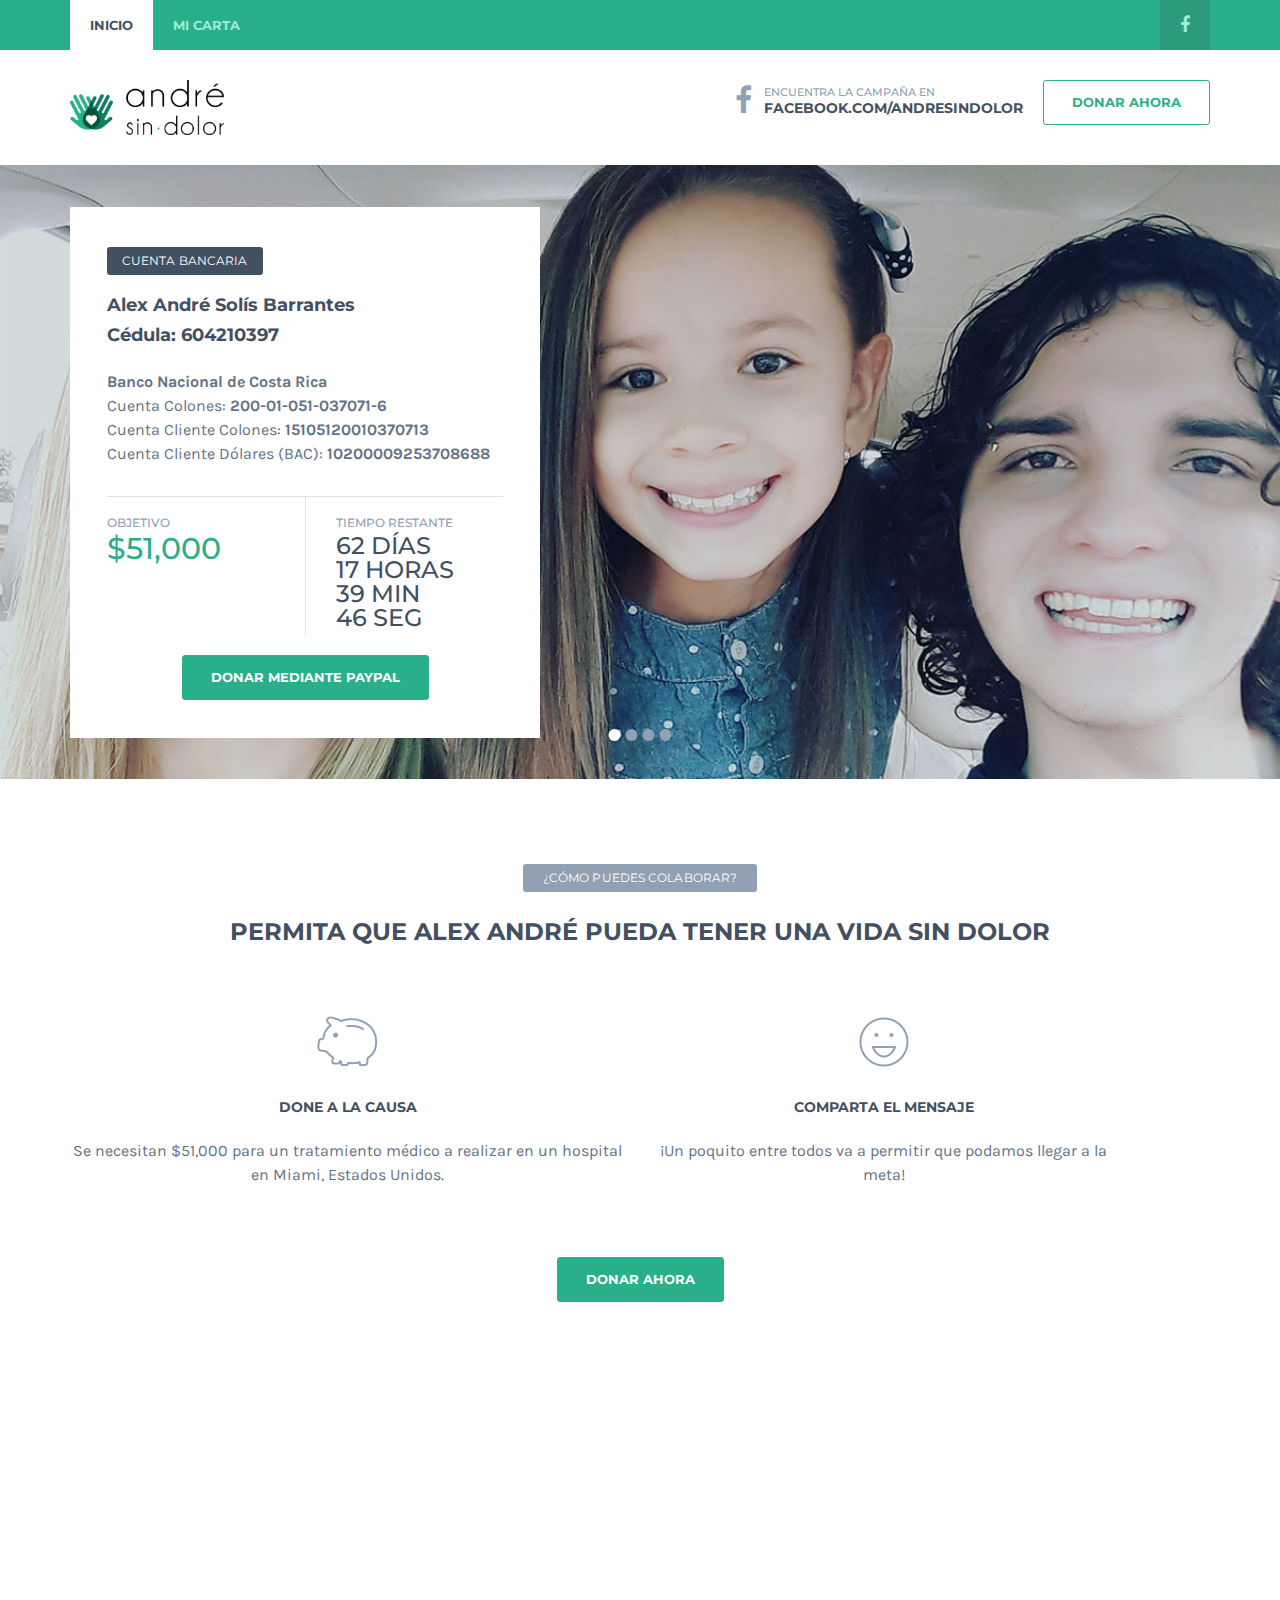
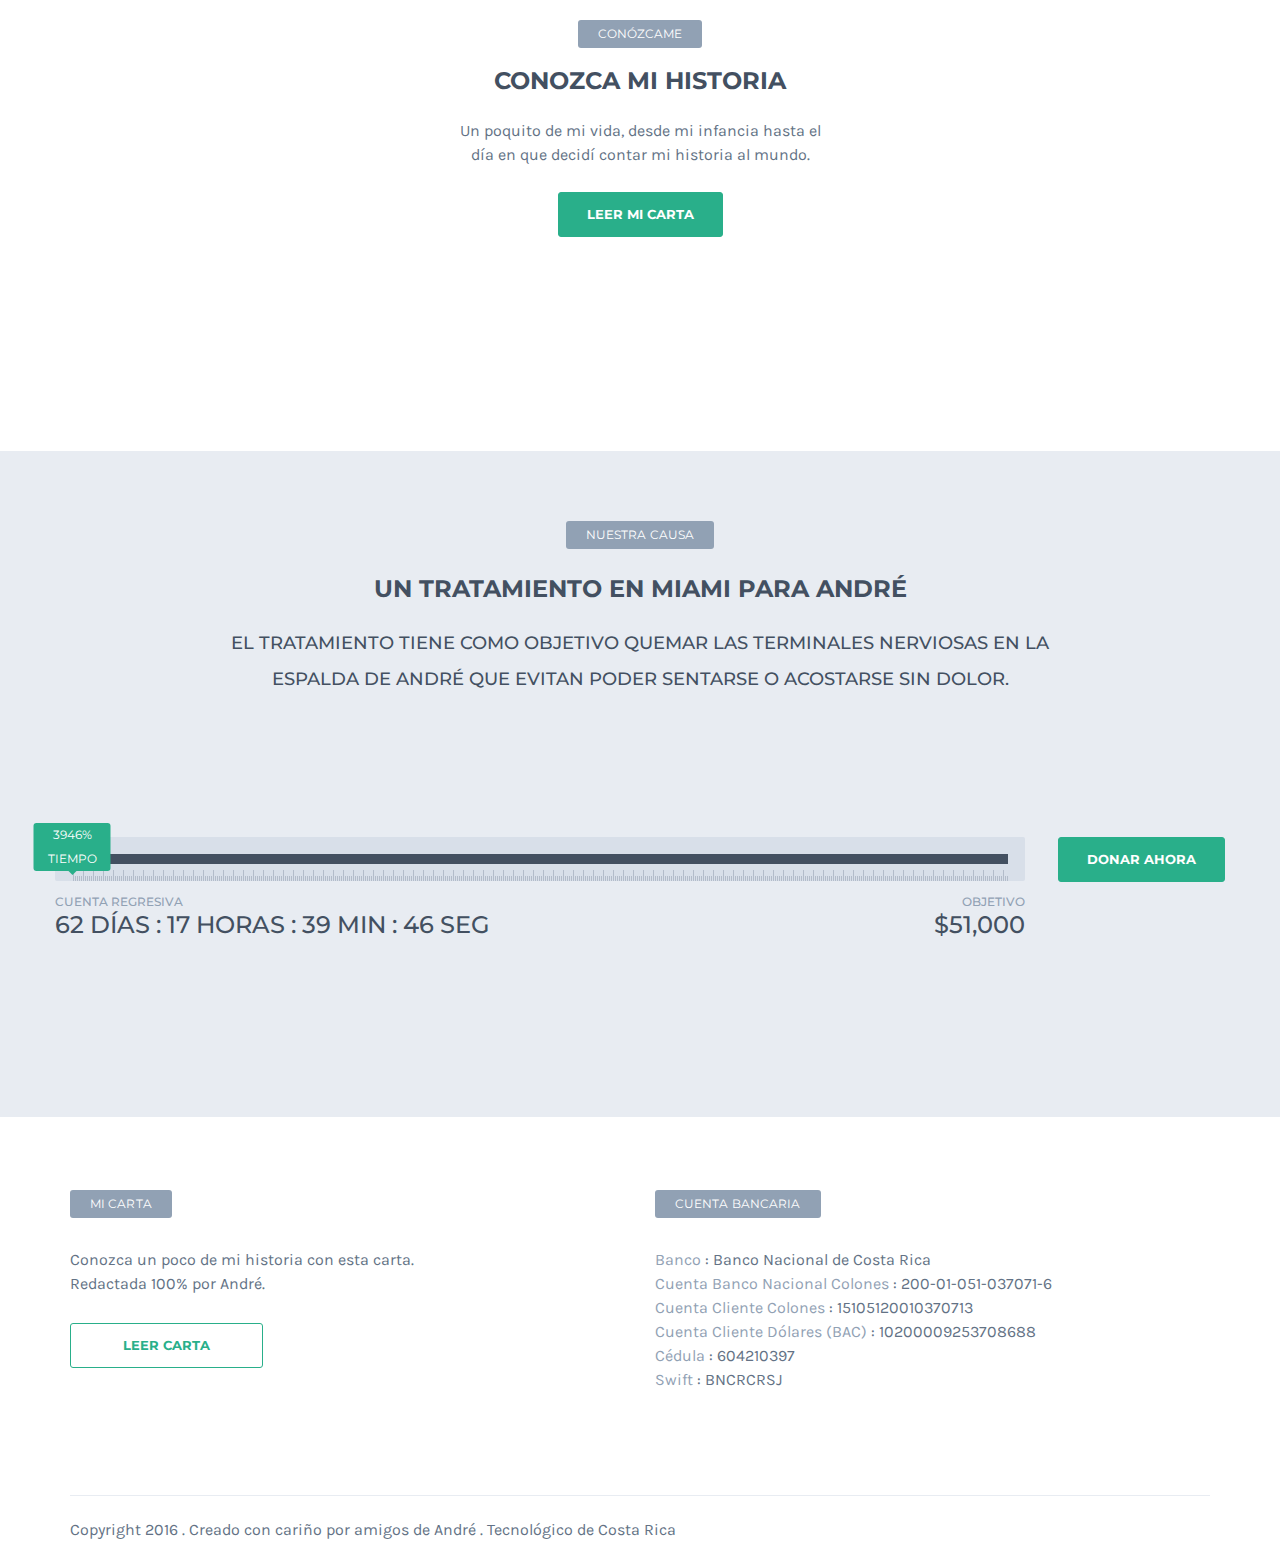
==== commit db2548f0: "adicion de  mas" ====
--- a/index.html
+++ b/index.html
@@ -110,7 +110,7 @@
 							<div class="row fund_raises m0">
 								<div class="pull-left raised amount_box">
 									<h6>Objetivo</h6>
-									<h2>$45,000</h2>
+									<h2>$51,000</h2>
 								</div>
 								<div class="pull-left goal amount_box">
 									<h6>Tiempo restante</h6>
@@ -149,7 +149,7 @@
 							<div class="row fund_raises m0">
 								<div class="pull-left raised amount_box">
 									<h6>Objetivo</h6>
-									<h2>$45,000</h2>
+									<h2>$51,000</h2>
 								</div>
 								<div class="pull-left goal amount_box">
 									<h6>Tiempo restante</h6>
@@ -188,7 +188,7 @@
 							<div class="row fund_raises m0">
 								<div class="pull-left raised amount_box">
 									<h6>Objetivo</h6>
-									<h2>$45,000</h2>
+									<h2>$51,000</h2>
 								</div>
 								<div class="pull-left goal amount_box">
 									<h6>Tiempo restante</h6>
@@ -228,7 +228,7 @@
 							<div class="row fund_raises m0">
 								<div class="pull-left raised amount_box">
 									<h6>Objetivo</h6>
-									<h2>$45,000</h2>
+									<h2>$51,000</h2>
 								</div>
 								<div class="pull-left goal amount_box">
 									<h6>Tiempo restante</h6>
@@ -263,7 +263,7 @@
                         <img src="images/help01.png" alt="">
                     </div>
                     <h5>Done a la causa</h5>
-                    <p>Se necesitan $45,000 para un tratamiento médico a realizar en un hospital en Miami, Estados Unidos.</p>
+                    <p>Se necesitan $51,000 para un tratamiento médico a realizar en un hospital en Miami, Estados Unidos.</p>
                 </div>
                 <div class="col-sm-5 help-process">
                     <div class="icon_box row m0">
@@ -321,7 +321,7 @@
                         </div>
                         <div class="col-xs-6 amount_box text-right">
                             <h6>objetivo</h6>
-                            <h3>$45,000</h3>
+                            <h3>$51,000</h3>
                         </div>
                     </div>
                 </div>
